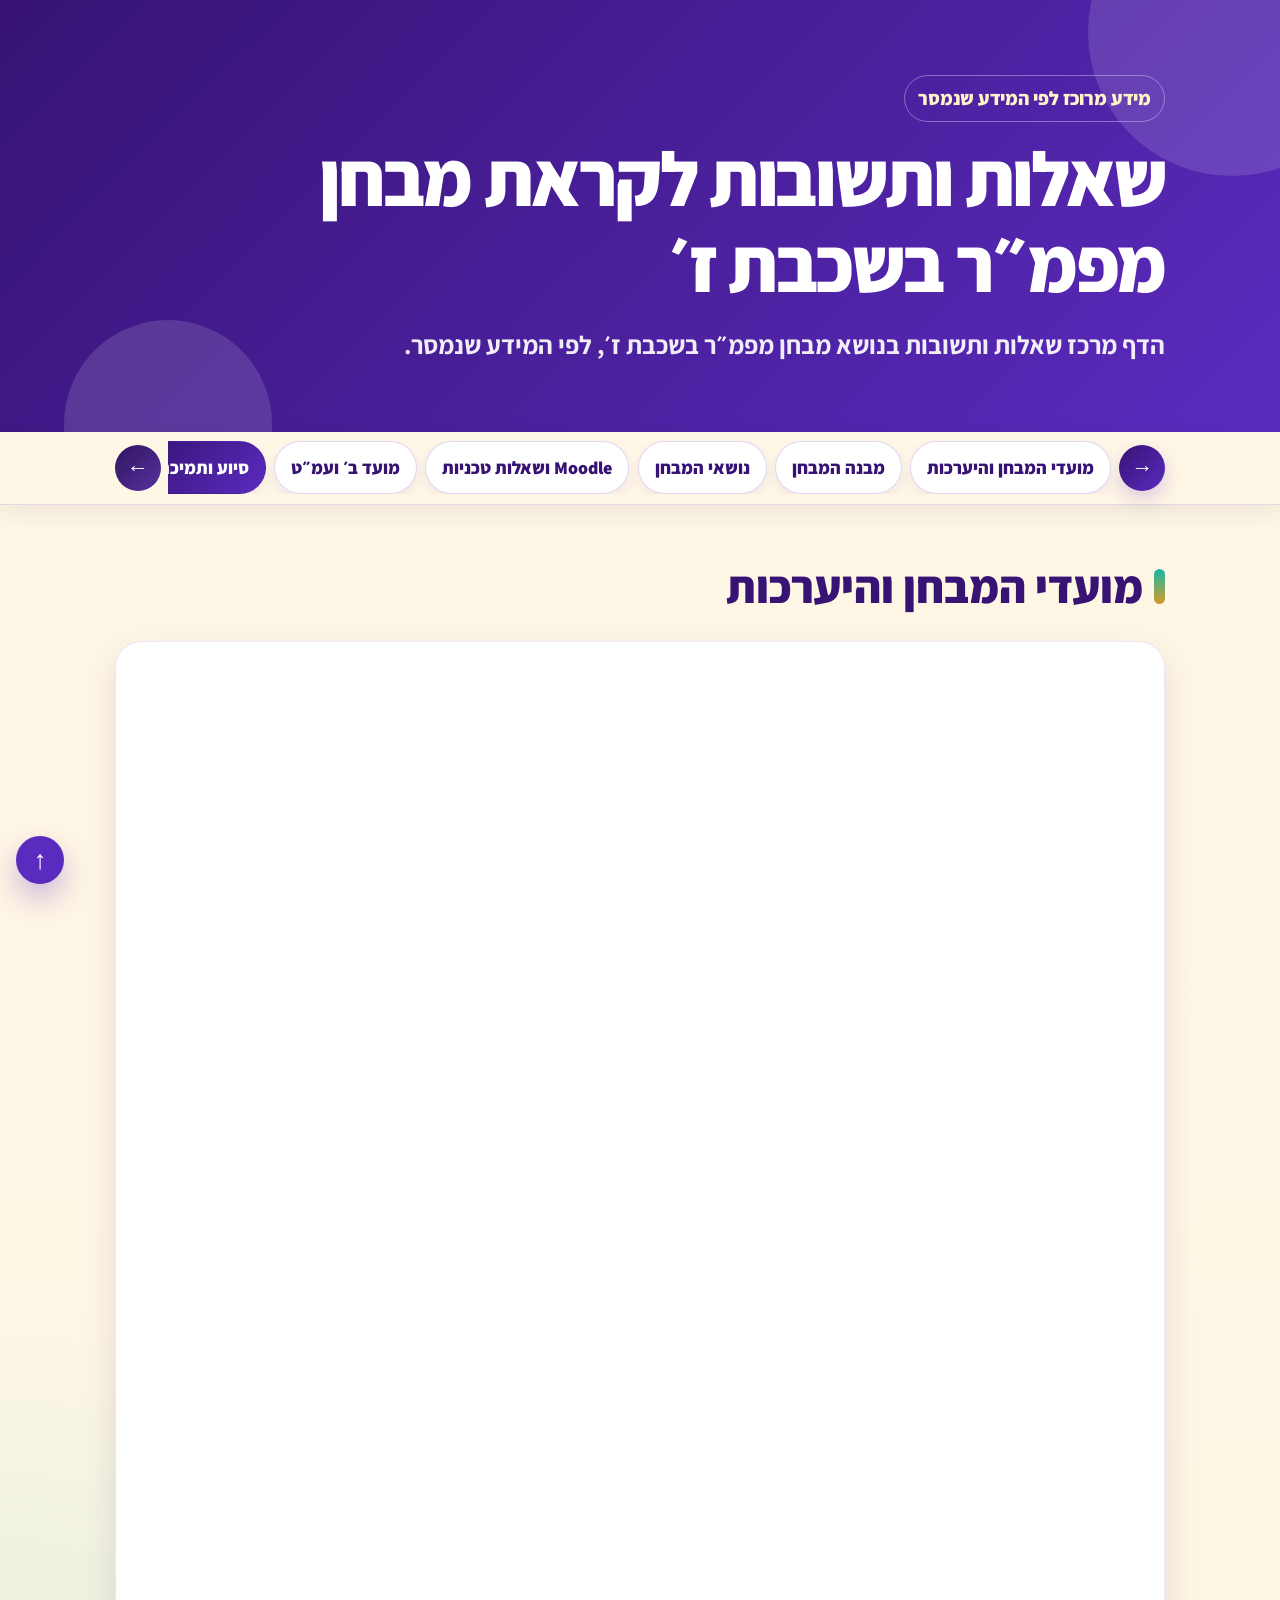
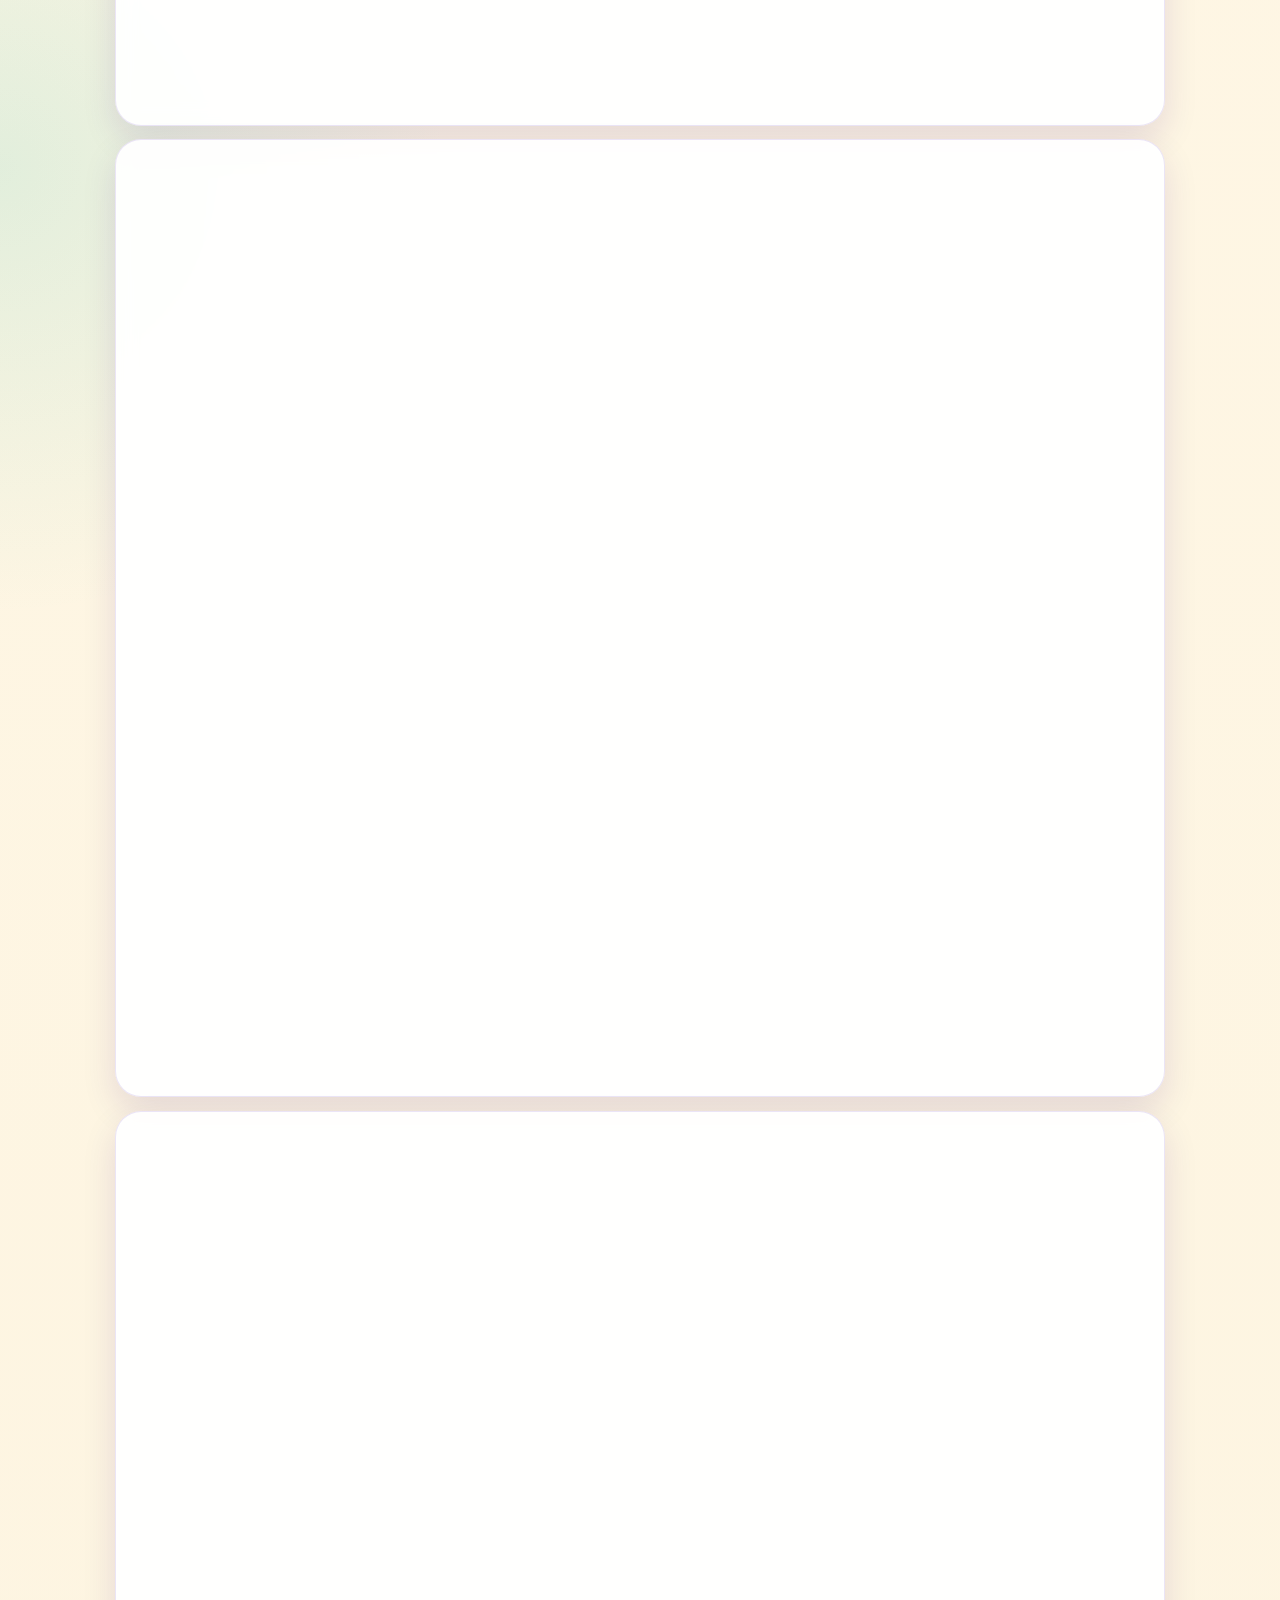
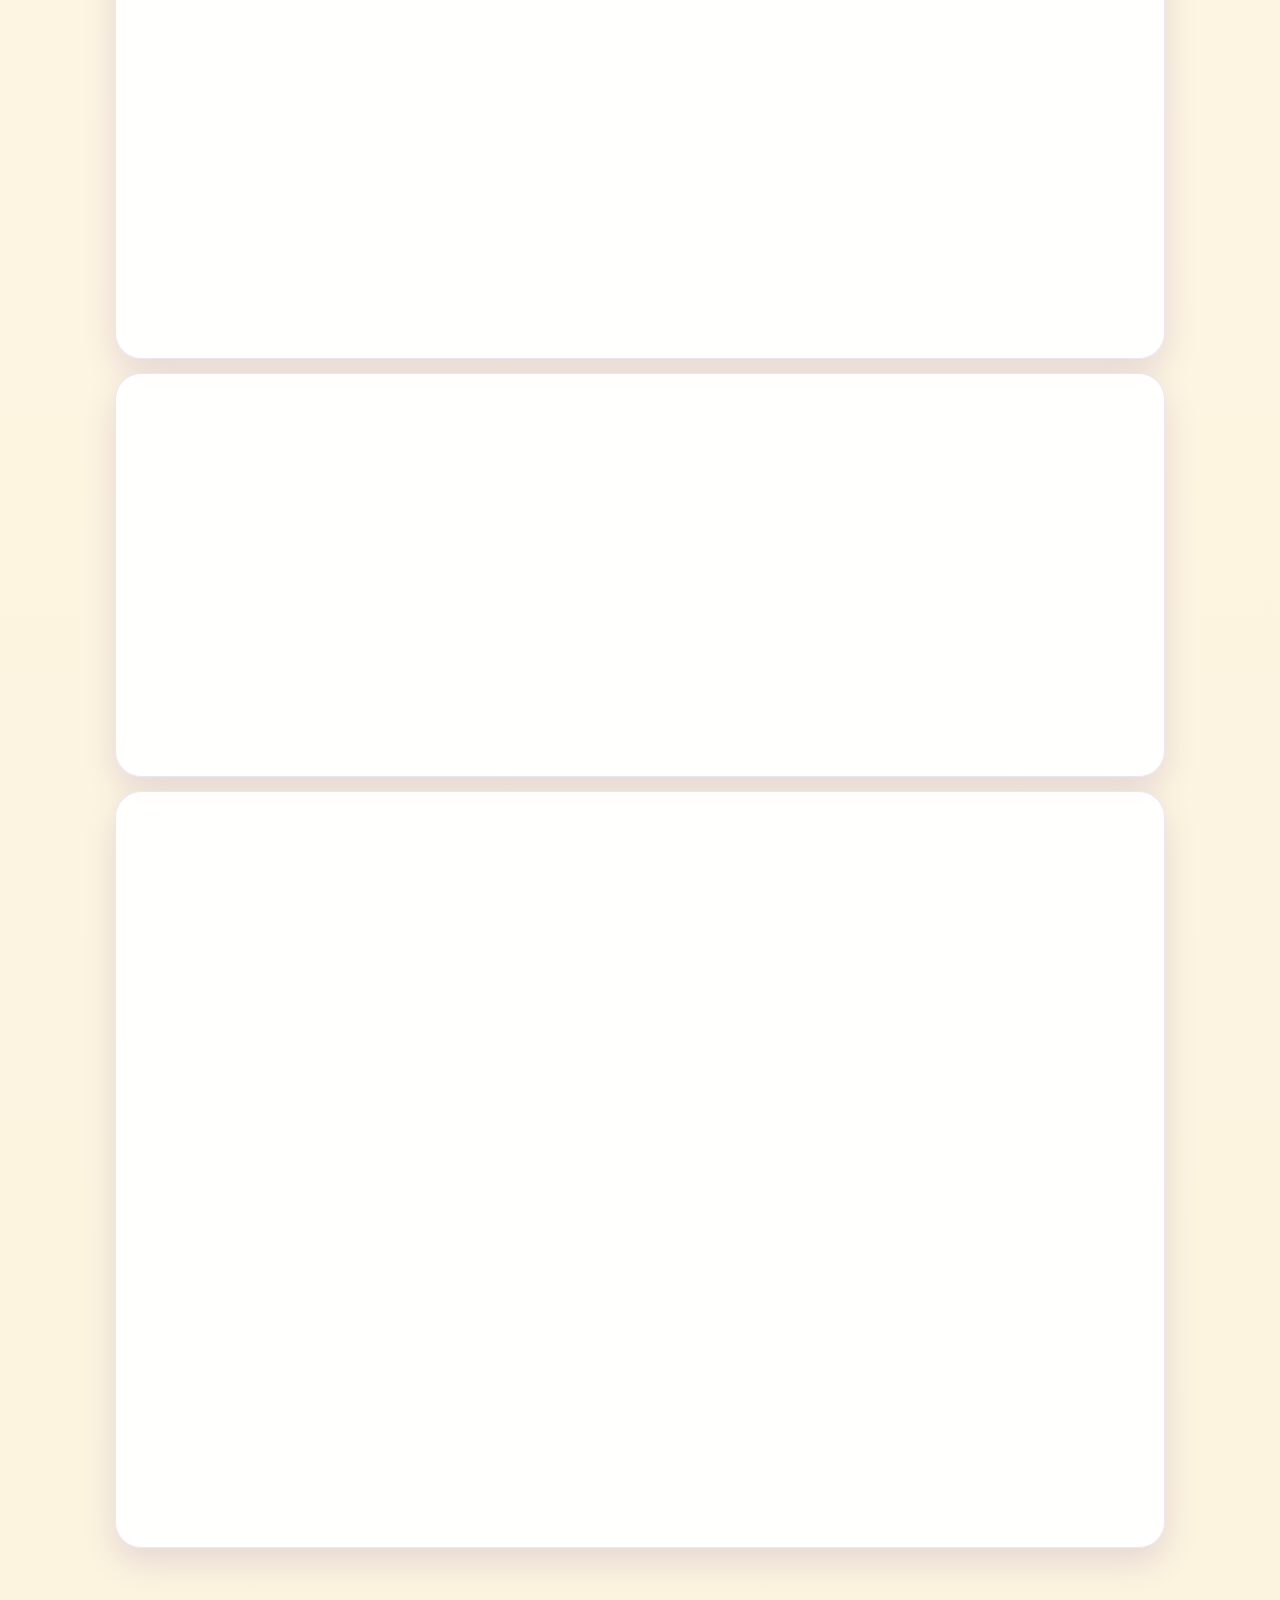
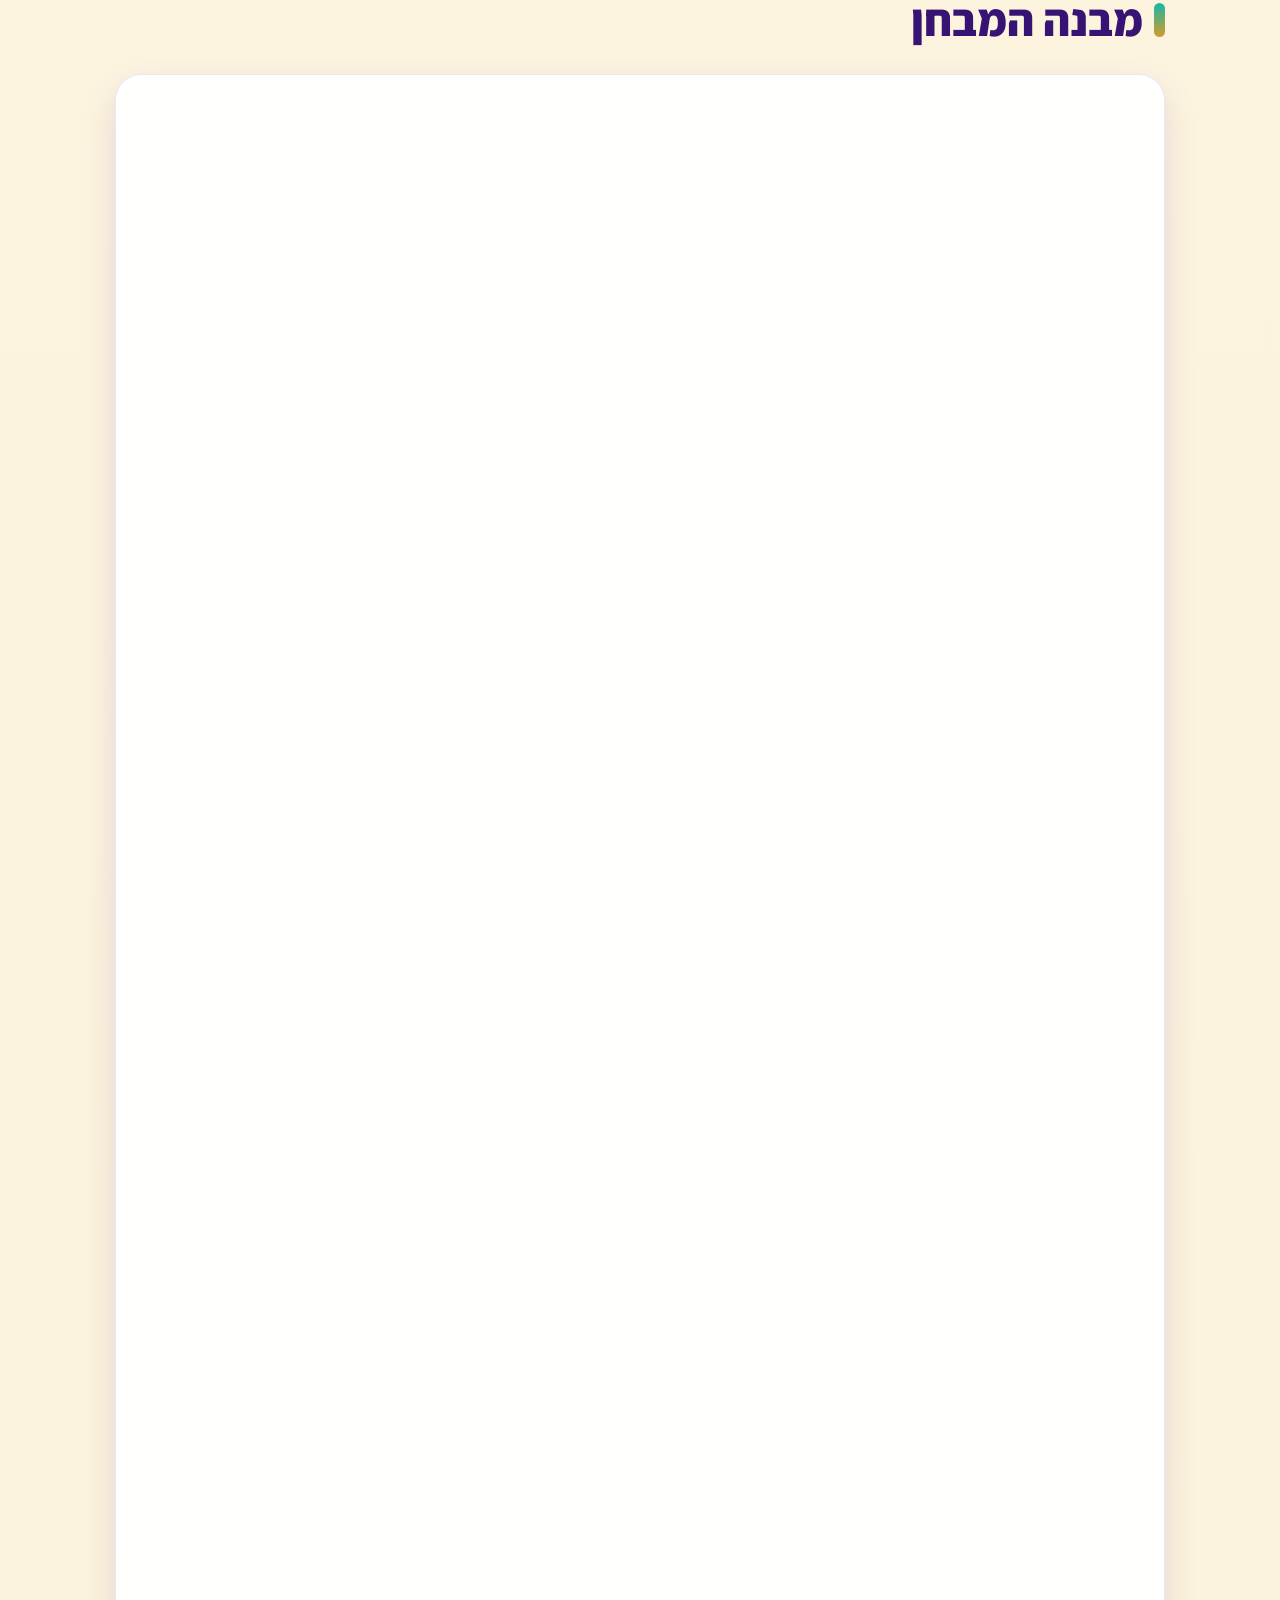
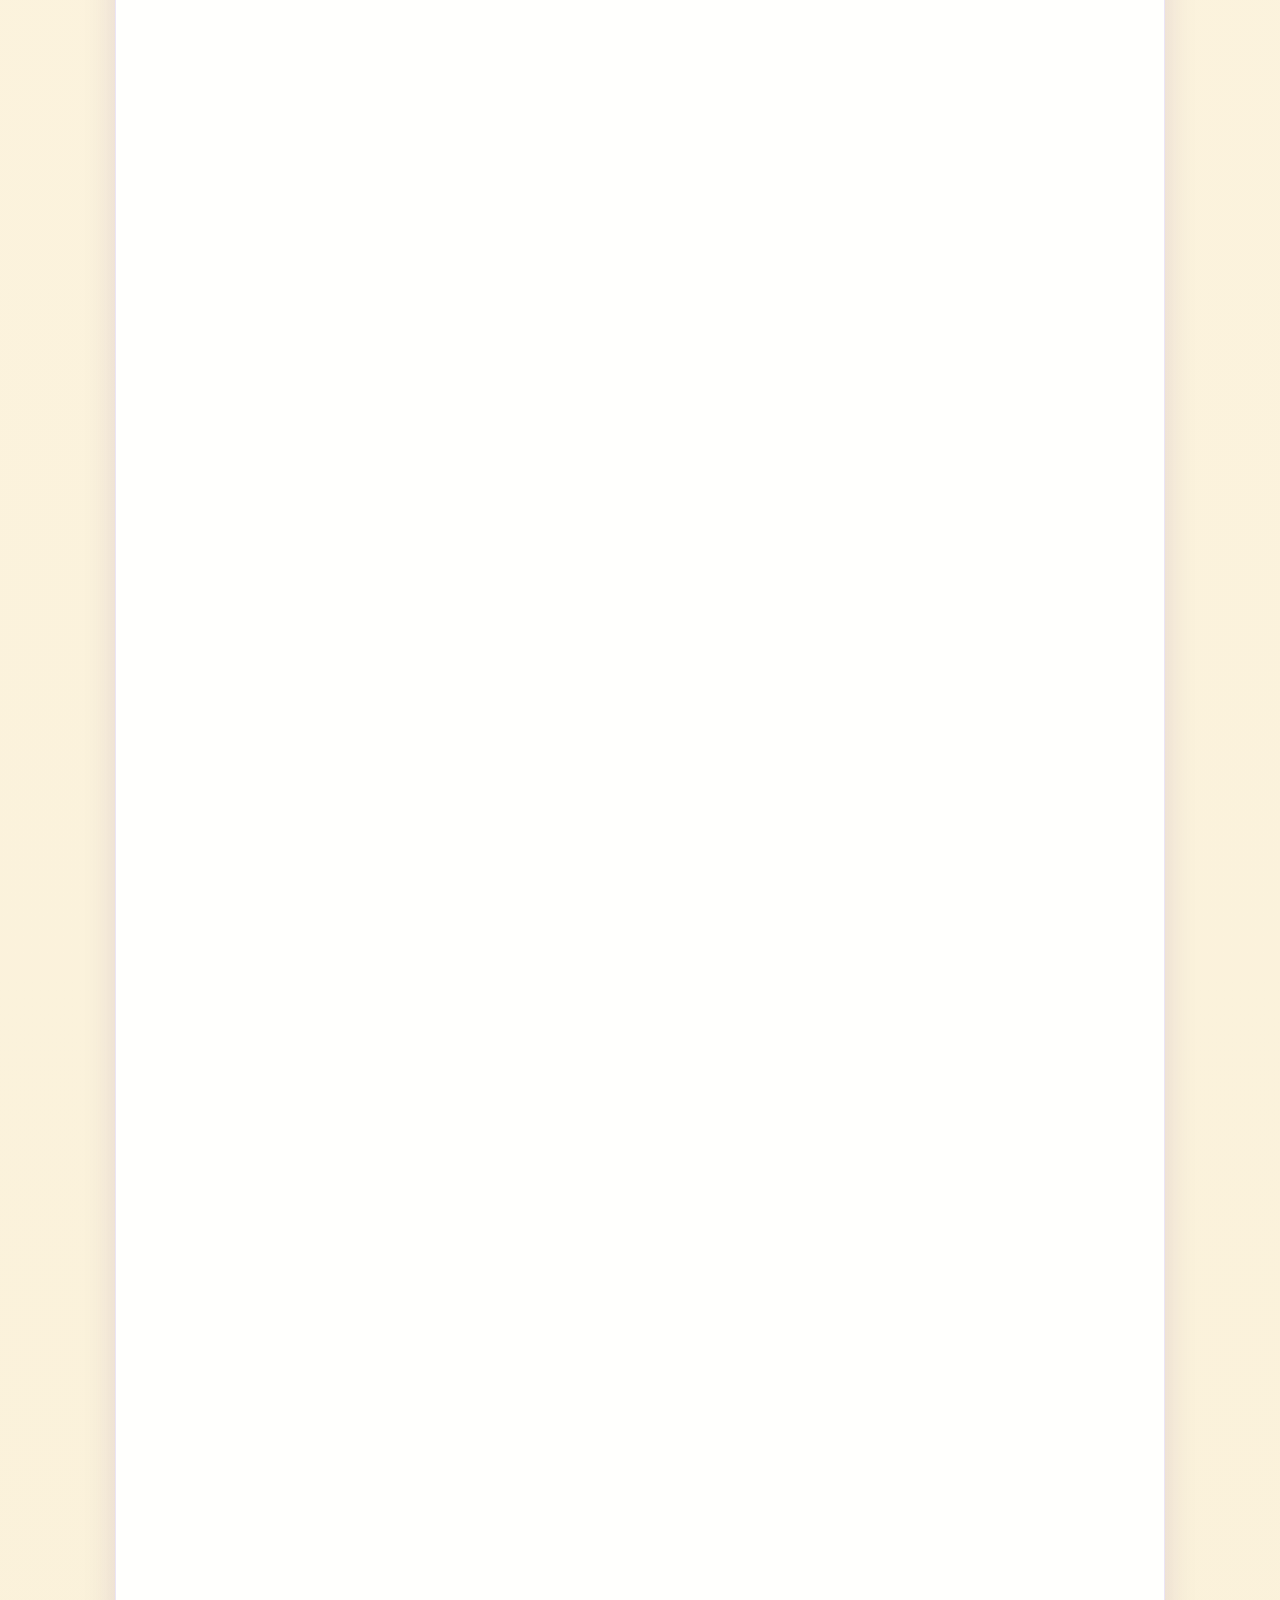
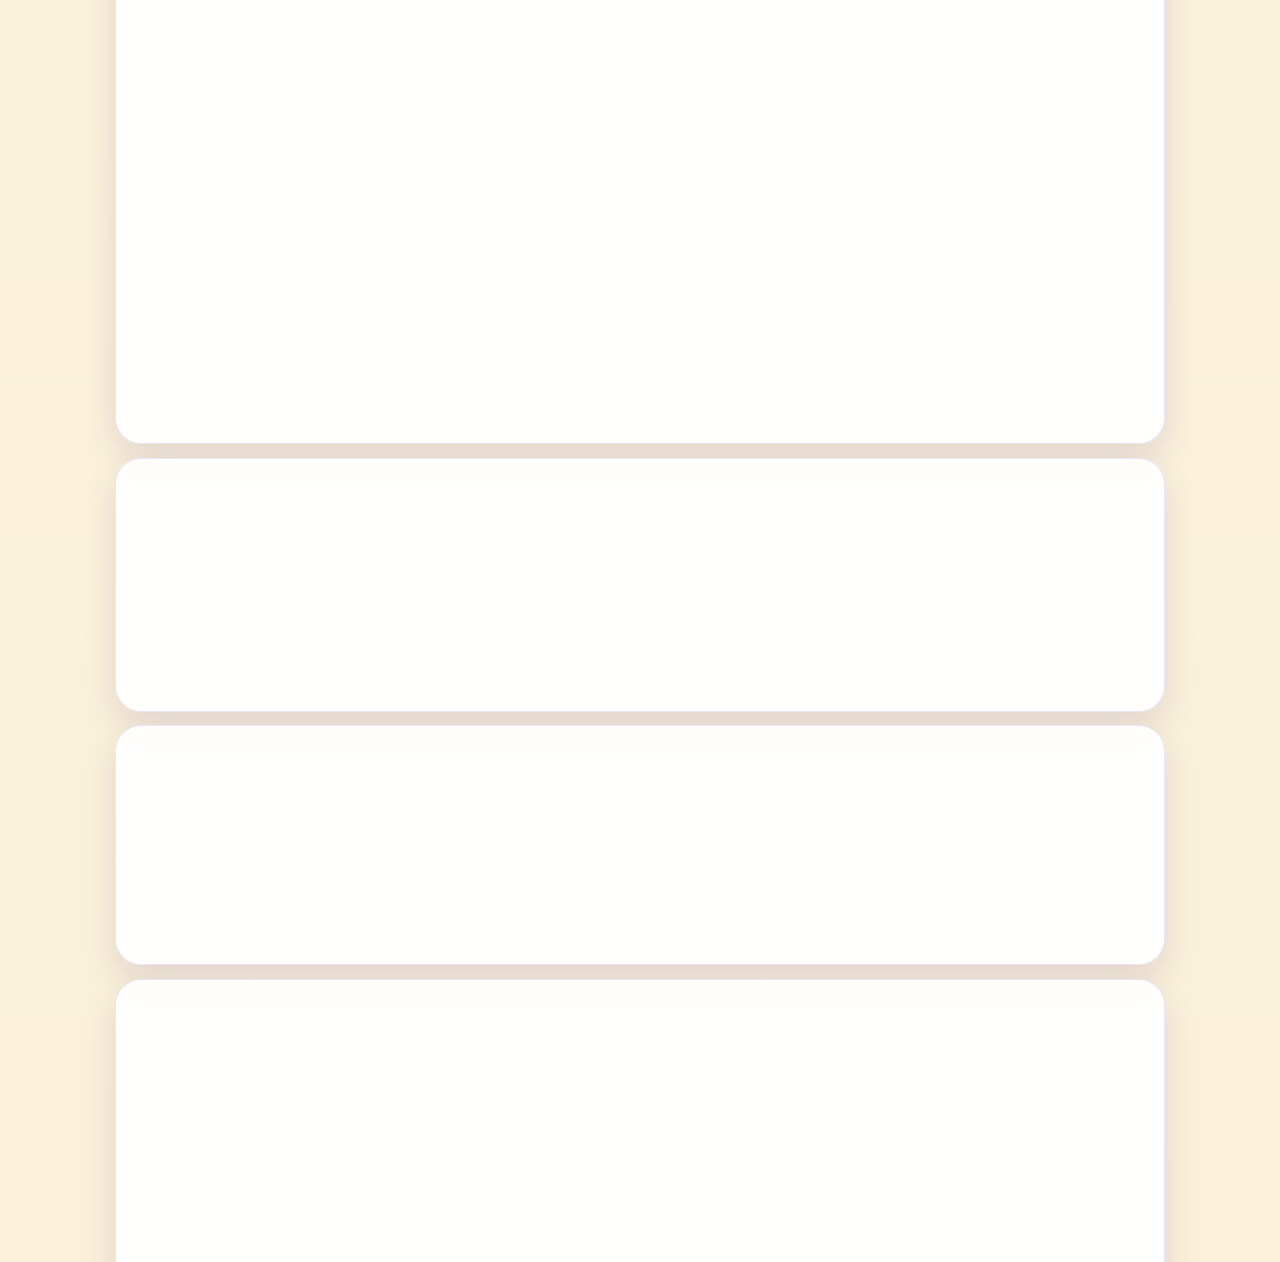
==== index.html @ f0e3924e "Force refresh nav arrows and WhatsApp link assets" ====
<!doctype html>
<html lang="he" dir="rtl">
<head>
  <meta charset="utf-8">
  <meta name="viewport" content="width=device-width,initial-scale=1,viewport-fit=cover">
  <meta name="theme-color" content="#5b2bbf">
  <meta http-equiv="Cache-Control" content="no-cache, no-store, must-revalidate">
  <meta http-equiv="Pragma" content="no-cache">
  <meta http-equiv="Expires" content="0">
  <title>שאלות ותשובות לקראת מבחן מפמ״ר בשכבת ז׳</title>
  <link rel="preconnect" href="https://fonts.googleapis.com">
  <link rel="preconnect" href="https://fonts.gstatic.com" crossorigin>
  <link href="https://fonts.googleapis.com/css2?family=Assistant:wght@400;600;700;800;900&family=Heebo:wght@400;600;700;800;900&display=swap" rel="stylesheet">
  <link rel="stylesheet" href="styles.css?v=20260429-nav-whatsapp-2">
</head>
<body>
  <a id="top"></a>
  <header class="hero">
    <div class="hero__inner">
      <p class="eyebrow">מידע מרוכז לפי המידע שנמסר</p>
      <h1>שאלות ותשובות לקראת מבחן מפמ״ר בשכבת ז׳</h1>
      <p class="intro">הדף מרכז שאלות ותשובות בנושא מבחן מפמ״ר בשכבת ז׳, לפי המידע שנמסר.</p>
    </div>
  </header>
  <nav class="topic-nav" id="topicNav" aria-label="ניווט לפי נושאים"></nav>
  <main class="page-wrap" id="content"></main>
  <a class="back-to-top" href="#top" aria-label="חזרה לראש הדף">↑</a>
  <script src="app.js?v=20260429-nav-whatsapp-2"></script>
</body>
</html>
---- styles.css ----
/* Mifmar grade 7 QA site — premium Hebrew RTL mobile design */
:root{
  --cream:#fff7e6;--cream2:#f7edd1;--ink:#172033;--muted:#566070;
  --purple:#5b2bbf;--purple2:#371374;--blue:#1f4ea3;--turquoise:#16b8a6;--gold:#d49b2a;
  --card:rgba(255,255,255,.94);--shadow:0 14px 34px rgba(55,20,122,.12);--nav-h:4.35rem;
}
*{box-sizing:border-box}html{direction:rtl;scroll-behavior:smooth;-webkit-text-size-adjust:100%}body{margin:0;min-height:100vh;direction:rtl;text-align:right;unicode-bidi:plaintext;font-family:"Assistant","Heebo","Noto Sans Hebrew",Arial,sans-serif;color:var(--ink);background:radial-gradient(circle at 100% 0,rgba(91,43,191,.18),transparent 32rem),radial-gradient(circle at 0 12%,rgba(22,184,166,.12),transparent 28rem),linear-gradient(180deg,var(--cream),var(--cream2));line-height:1.75;overflow-x:hidden}.hero{position:relative;overflow:hidden;color:#fff;background:linear-gradient(135deg,var(--purple2),var(--purple));padding:clamp(2.25rem,7vw,4.7rem) max(1rem,env(safe-area-inset-right)) clamp(1.9rem,6vw,4rem) max(1rem,env(safe-area-inset-left))}.hero:before,.hero:after{content:"";position:absolute;border-radius:50%;background:rgba(255,255,255,.13);pointer-events:none}.hero:before{width:18rem;height:18rem;right:-6rem;top:-7rem}.hero:after{width:13rem;height:13rem;left:5%;bottom:-6rem}.hero__inner{position:relative;z-index:1;width:min(1050px,100%);margin:auto}.eyebrow{display:inline-block;margin:0 0 .8rem;padding:.35rem .8rem;border:1px solid rgba(255,255,255,.35);border-radius:999px;color:#fff3c9;font-size:clamp(1rem,2.6vw,1.2rem);font-weight:900}h1{margin:0;color:#fff;font-weight:900;letter-spacing:-.03em;line-height:1.12;font-size:clamp(2rem,7.4vw,4.8rem)}.intro{max-width:850px;margin:1rem 0 0;color:rgba(255,255,255,.92);font-size:clamp(1.12rem,3.25vw,1.6rem);font-weight:700}.topic-nav{position:sticky;top:0;z-index:20;display:grid;grid-template-columns:auto minmax(0,1fr) auto;align-items:center;gap:.45rem;min-height:var(--nav-h);padding:.6rem max(.65rem,calc((100vw - 1050px)/2));background:rgba(255,247,230,.97);border-bottom:1px solid rgba(91,43,191,.16);box-shadow:0 8px 22px rgba(31,22,52,.08);backdrop-filter:blur(12px)}.topic-nav-scroll{display:flex;gap:.52rem;overflow-x:auto;scroll-behavior:smooth;-webkit-overflow-scrolling:touch;scrollbar-width:none;overscroll-behavior-x:contain;scroll-snap-type:x proximity}.topic-nav-scroll::-webkit-scrollbar{display:none}.topic-nav a{flex:0 0 auto;scroll-snap-align:center;text-decoration:none;background:#fff;color:var(--purple2);border:1px solid rgba(91,43,191,.18);border-radius:999px;padding:.62rem 1rem;min-height:2.75rem;display:inline-flex;align-items:center;justify-content:center;font-weight:900;font-size:clamp(.98rem,2.8vw,1.12rem);box-shadow:0 5px 14px rgba(91,43,191,.08);transition:transform .18s ease,background .18s ease,color .18s ease,border-color .18s ease}.topic-nav a:active{transform:scale(.97)}.topic-nav a.active{background:linear-gradient(135deg,var(--purple2),var(--purple));color:#fff;border-color:transparent}.nav-arrow{width:2.85rem;height:2.85rem;border:0;border-radius:999px;background:linear-gradient(135deg,var(--purple2),var(--purple));color:#fff;font-size:1.35rem;font-weight:900;box-shadow:0 8px 20px rgba(91,43,191,.22);cursor:pointer;touch-action:manipulation}.nav-arrow:active{transform:scale(.96)}.nav-arrow:disabled{opacity:.38;filter:grayscale(.25);box-shadow:none}.page-wrap{width:min(1050px,calc(100% - 2rem));margin:0 auto;padding:1.35rem 0 max(5rem,calc(4rem + env(safe-area-inset-bottom)))}.topic-section{scroll-margin-top:calc(var(--nav-h) + .8rem);margin-bottom:2rem}h2{display:flex;align-items:center;gap:.7rem;margin:1.25rem 0 .9rem;color:var(--purple2);font-size:clamp(1.65rem,5vw,2.85rem);font-weight:900}h2:before{content:"";width:.7rem;height:2.15rem;border-radius:999px;background:linear-gradient(180deg,var(--turquoise),var(--gold));flex:0 0 auto}.qa-card{position:relative;margin:.85rem 0;padding:clamp(1.05rem,3.5vw,1.85rem);background:var(--card);border:1px solid rgba(91,43,191,.12);border-radius:26px;box-shadow:var(--shadow);backdrop-filter:blur(10px);content-visibility:auto;contain-intrinsic-size:420px}.qa-card:before{content:"";position:absolute;inset:0 0 auto 0;height:6px;background:linear-gradient(90deg,var(--purple),var(--turquoise),var(--gold));border-radius:26px 26px 0 0}.qa-card h3,.qa-card h4{margin:0;font-size:clamp(1rem,3vw,1.2rem);font-weight:900}.qa-card h3{color:var(--turquoise)}.qa-card h4{margin-top:.9rem;color:var(--gold)}.question{margin:.2rem 0 .7rem;color:var(--purple2);font-size:clamp(1.2rem,3.65vw,1.72rem);font-weight:900;line-height:1.48}.answer{color:var(--ink);font-size:clamp(1.08rem,3.45vw,1.34rem);font-weight:650}.answer p{margin:.48rem 0}.answer p strong{font-weight:900}.answer .highlight{display:inline-block;background:linear-gradient(135deg,rgba(212,155,42,.2),rgba(22,184,166,.18));border:1px solid rgba(212,155,42,.3);border-radius:18px;padding:.38rem .72rem;color:var(--purple2);font-weight:900}.answer ul{margin:.45rem 1.1rem .75rem 0;padding:0 1.1rem 0 0}.answer li{margin:.25rem 0}.contact-list{display:grid;gap:.7rem;margin:.8rem 0 1rem}.contact-list div{display:flex;justify-content:space-between;align-items:center;gap:1rem;background:rgba(91,43,191,.07);border:1px solid rgba(91,43,191,.14);border-radius:18px;padding:.68rem .9rem}.contact-list strong{color:var(--purple2);font-weight:900}.contact-list span{direction:ltr;unicode-bidi:embed;color:var(--blue);font-weight:900}.whatsapp-link{display:inline-flex;align-items:center;gap:.25rem;direction:ltr;unicode-bidi:embed;margin-inline:.18rem;padding:.18rem .58rem;border-radius:999px;text-decoration:none;background:#e8fff3;color:#08783f;border:1px solid rgba(8,120,63,.22);font-weight:900;min-height:2rem}.whatsapp-link::after{content:"WhatsApp";font-size:.78em}.back-to-top{position:fixed;left:max(1rem,env(safe-area-inset-left));bottom:max(1rem,env(safe-area-inset-bottom));width:3rem;height:3rem;display:grid;place-items:center;border-radius:50%;background:var(--purple);color:#fff;text-decoration:none;font-size:1.65rem;font-weight:900;box-shadow:0 14px 30px rgba(91,43,191,.32);z-index:30}@media(max-width:760px){:root{--nav-h:4.05rem}.page-wrap{width:min(100% - .9rem,1050px);padding-top:.85rem}.hero{padding:2.25rem .85rem 1.85rem}.qa-card{border-radius:22px;margin:.75rem 0}.qa-card:before{border-radius:22px 22px 0 0}.contact-list div{display:block}.contact-list span{display:block;margin-top:.15rem}.topic-nav{padding:.55rem .48rem;gap:.32rem}.nav-arrow{width:2.5rem;height:2.5rem;font-size:1.15rem}.topic-nav a{padding:.55rem .85rem;min-height:2.55rem}.topic-section{scroll-margin-top:calc(var(--nav-h) + .6rem)}}@media(max-width:420px){h1{font-size:clamp(1.85rem,9vw,2.45rem)}.intro{font-size:1.06rem}.page-wrap{width:calc(100% - .7rem)}.qa-card{padding:1rem .9rem}.question{font-size:1.18rem}.answer{font-size:1.05rem}.back-to-top{width:2.75rem;height:2.75rem}.nav-arrow{width:2.35rem;height:2.35rem}.topic-nav a{font-size:.96rem;padding:.5rem .75rem}}@media(prefers-reduced-motion:reduce){html{scroll-behavior:auto}.topic-nav-scroll{scroll-behavior:auto}.topic-nav a{transition:none}}
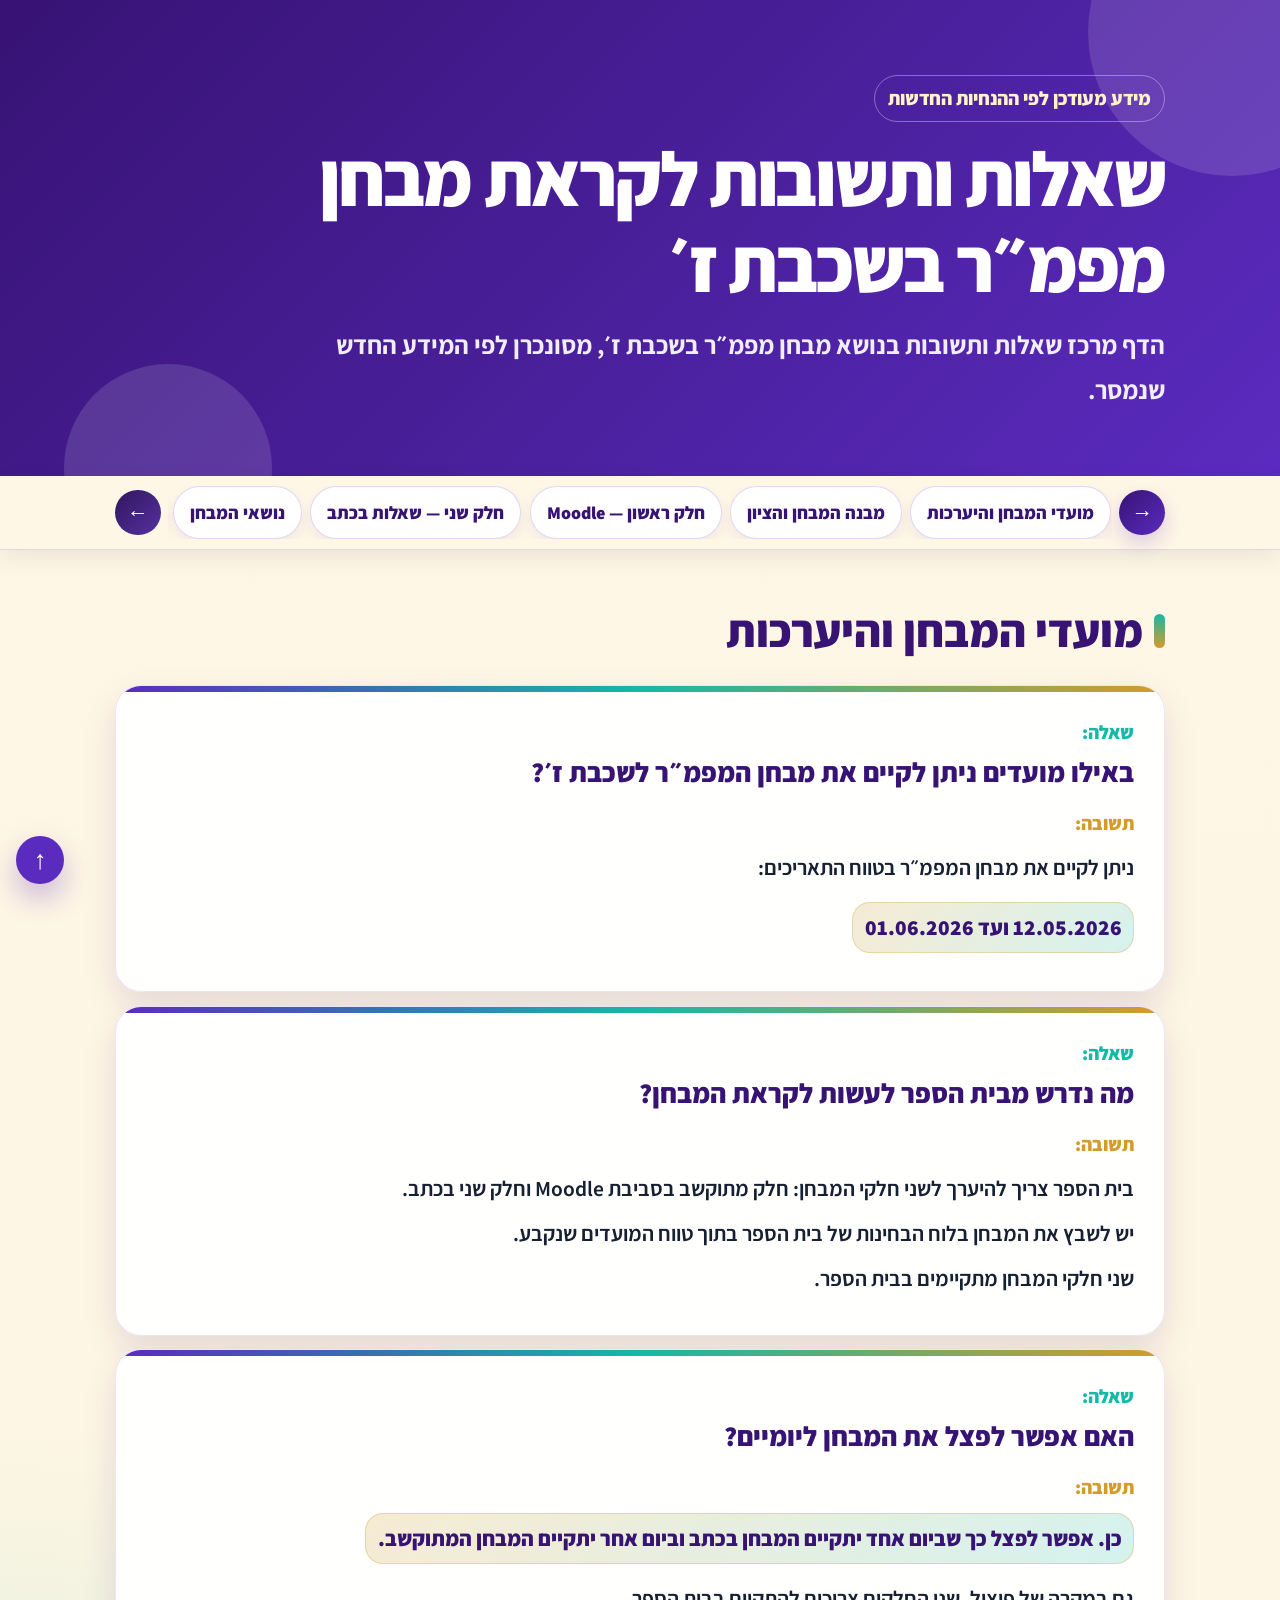
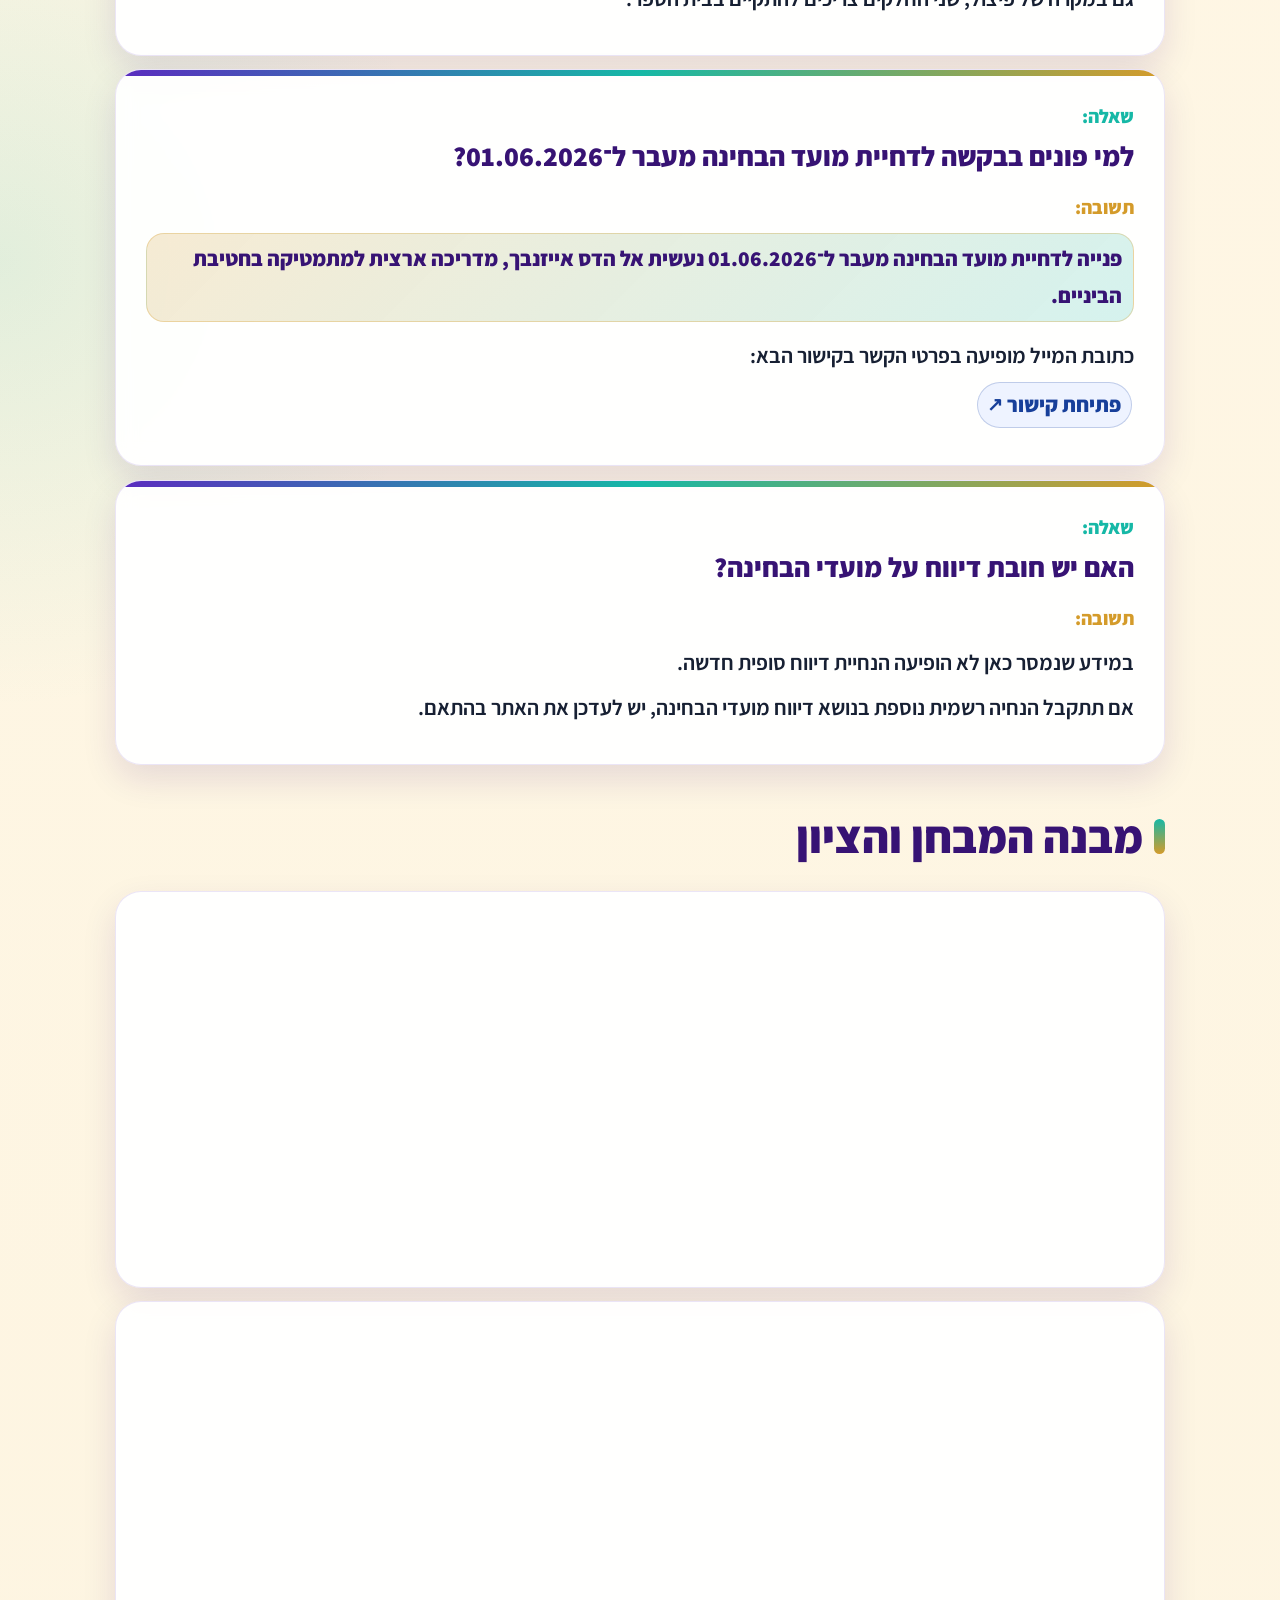
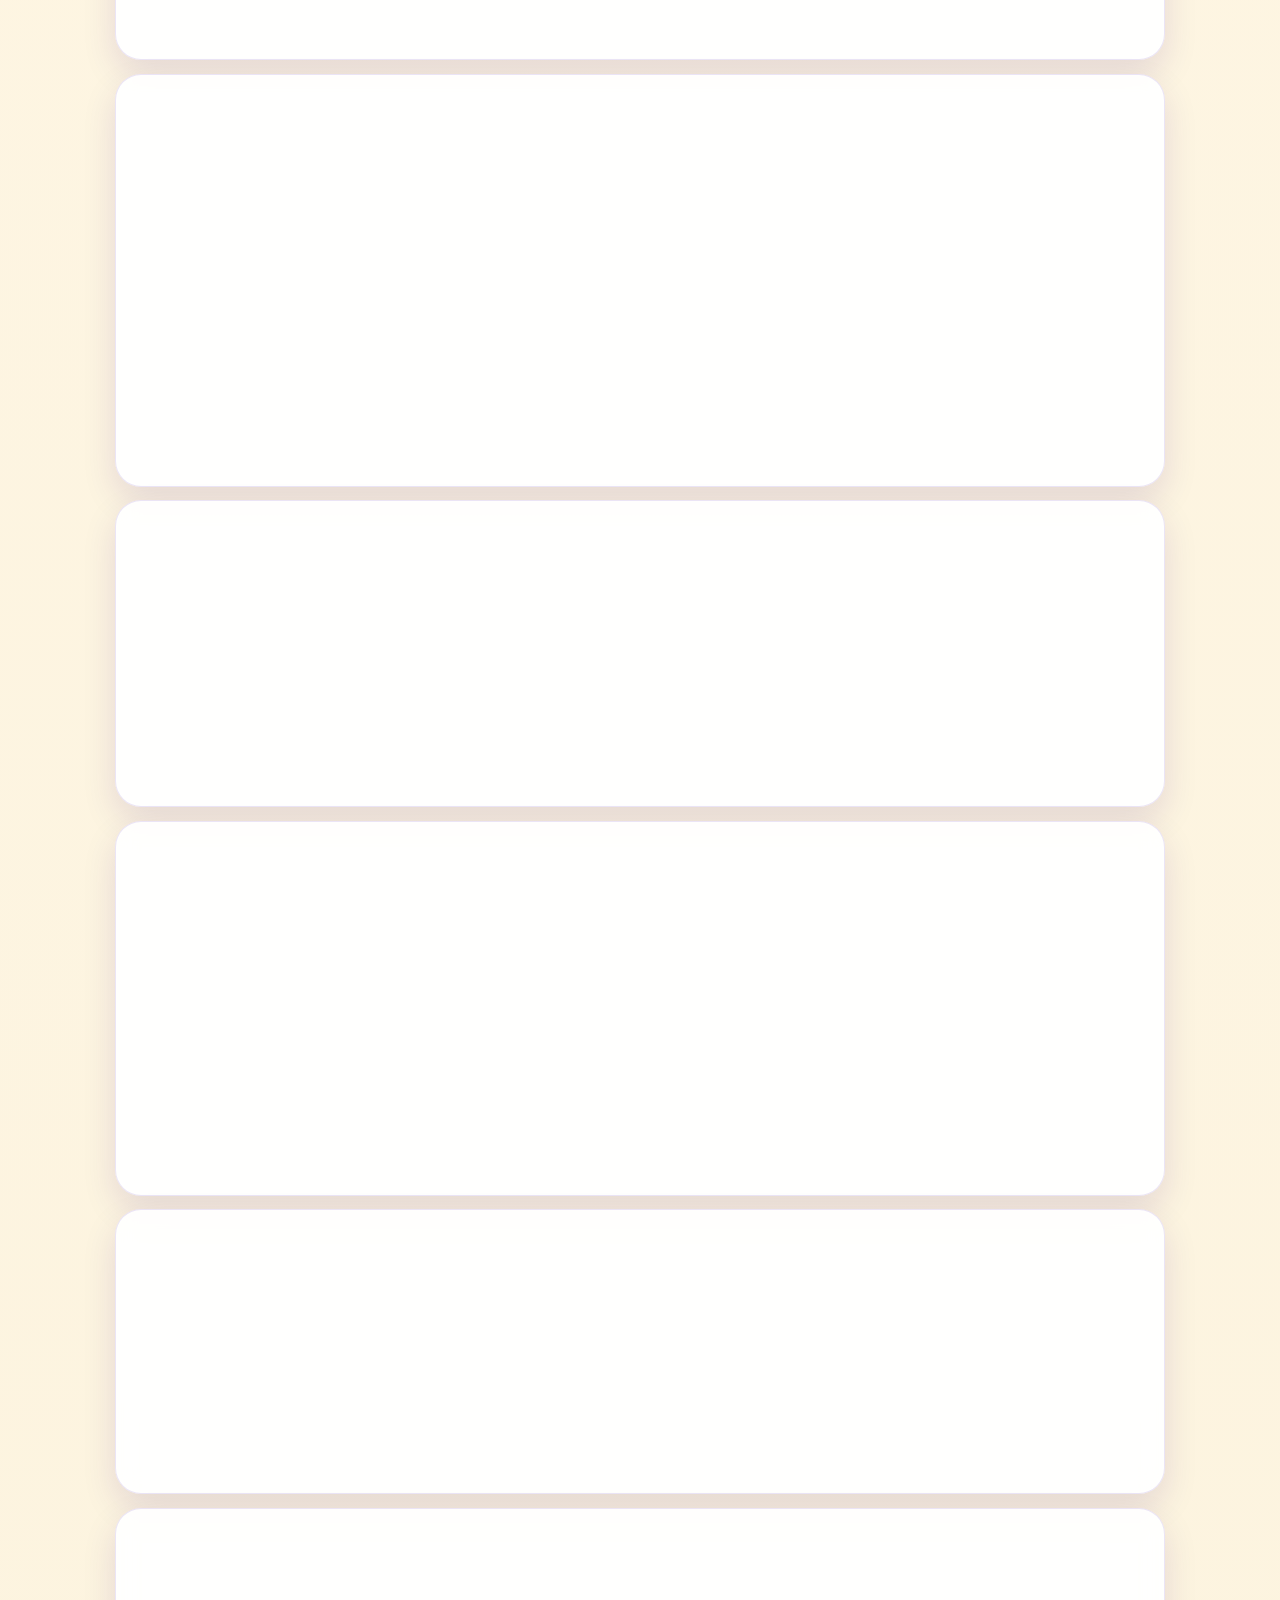
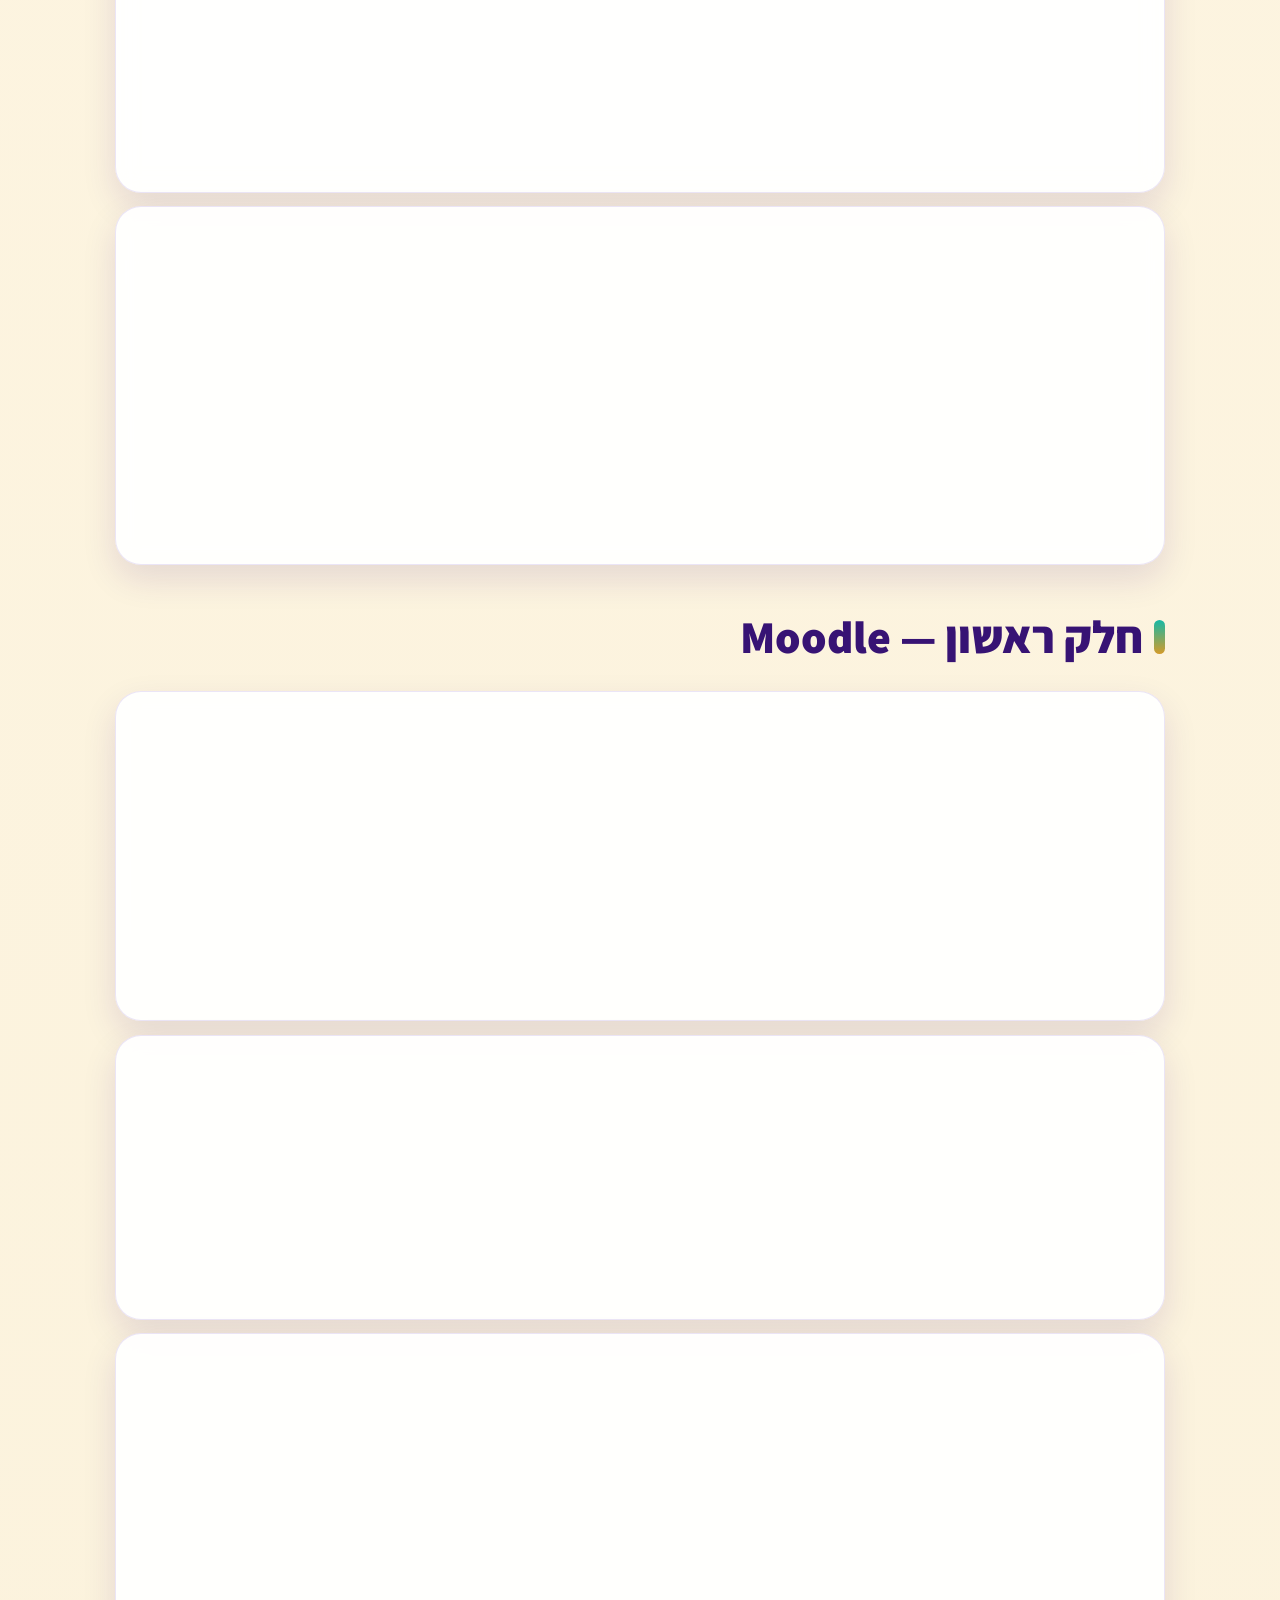
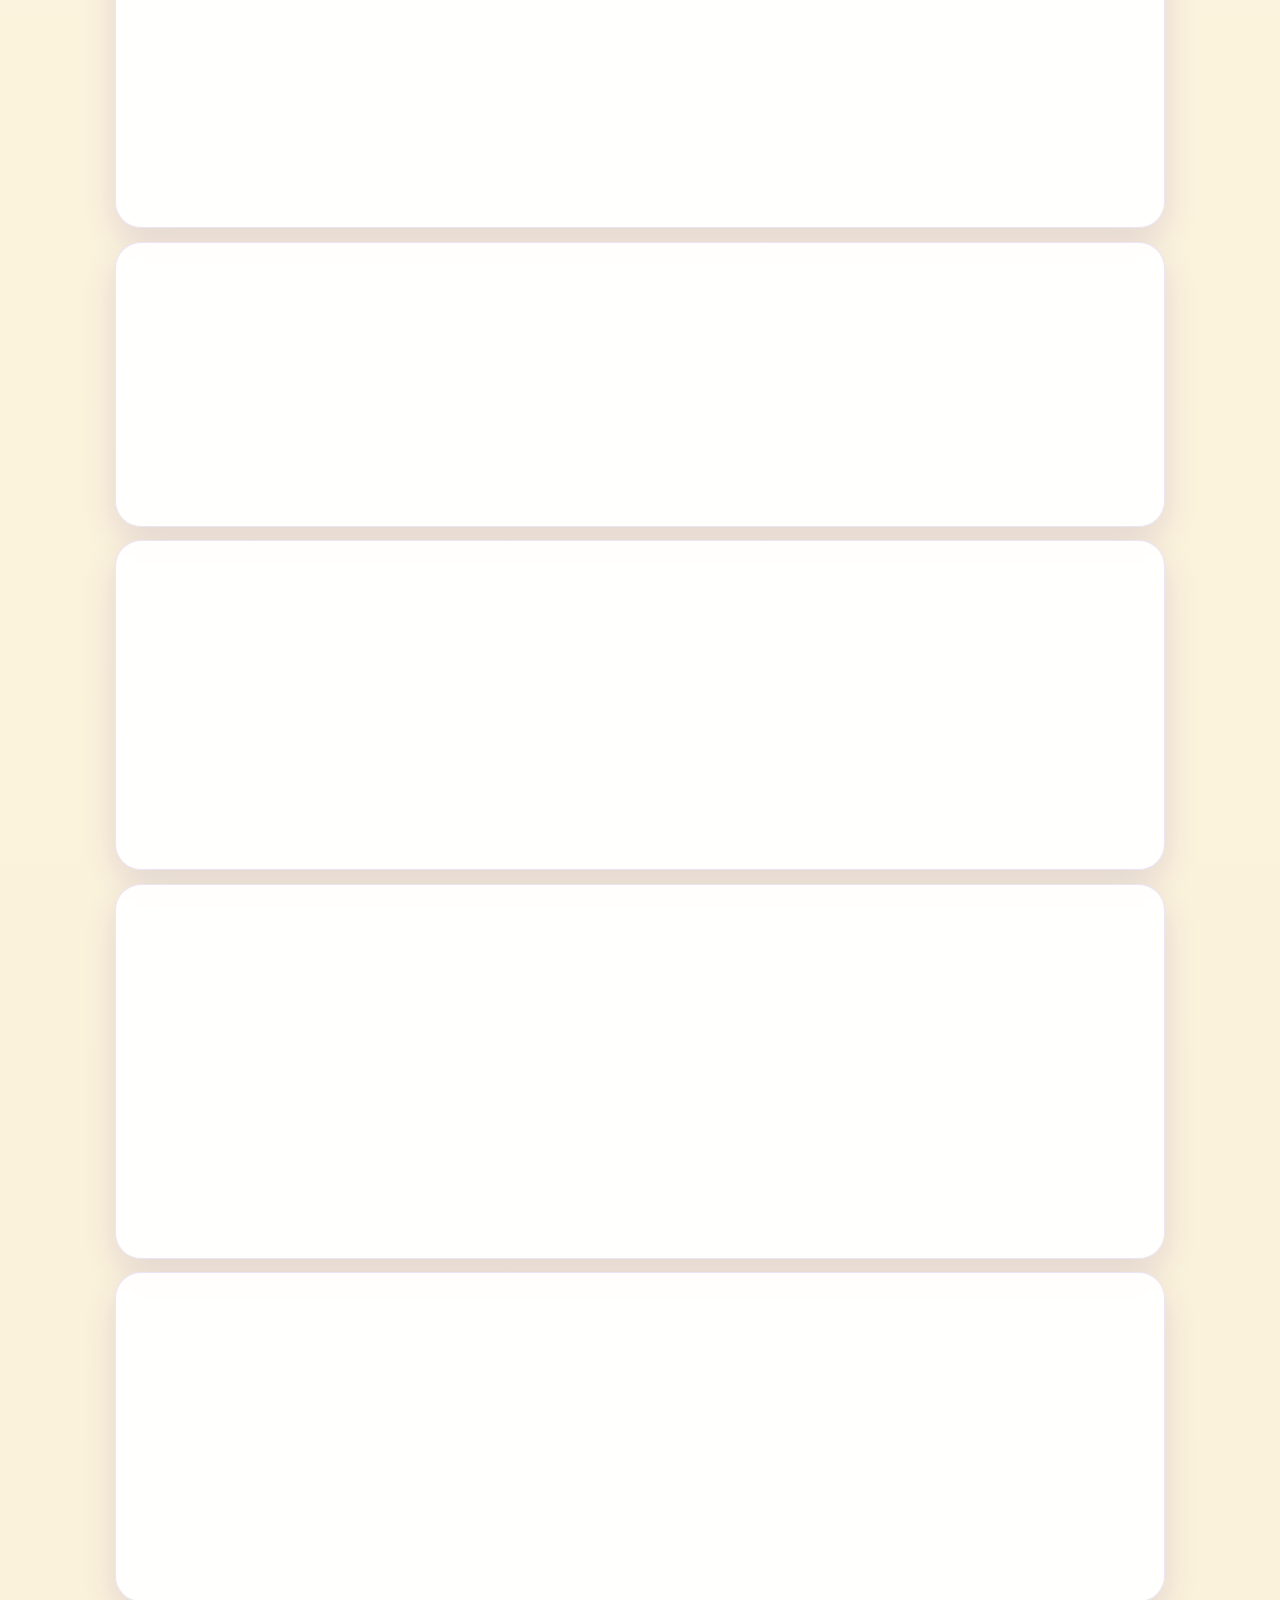
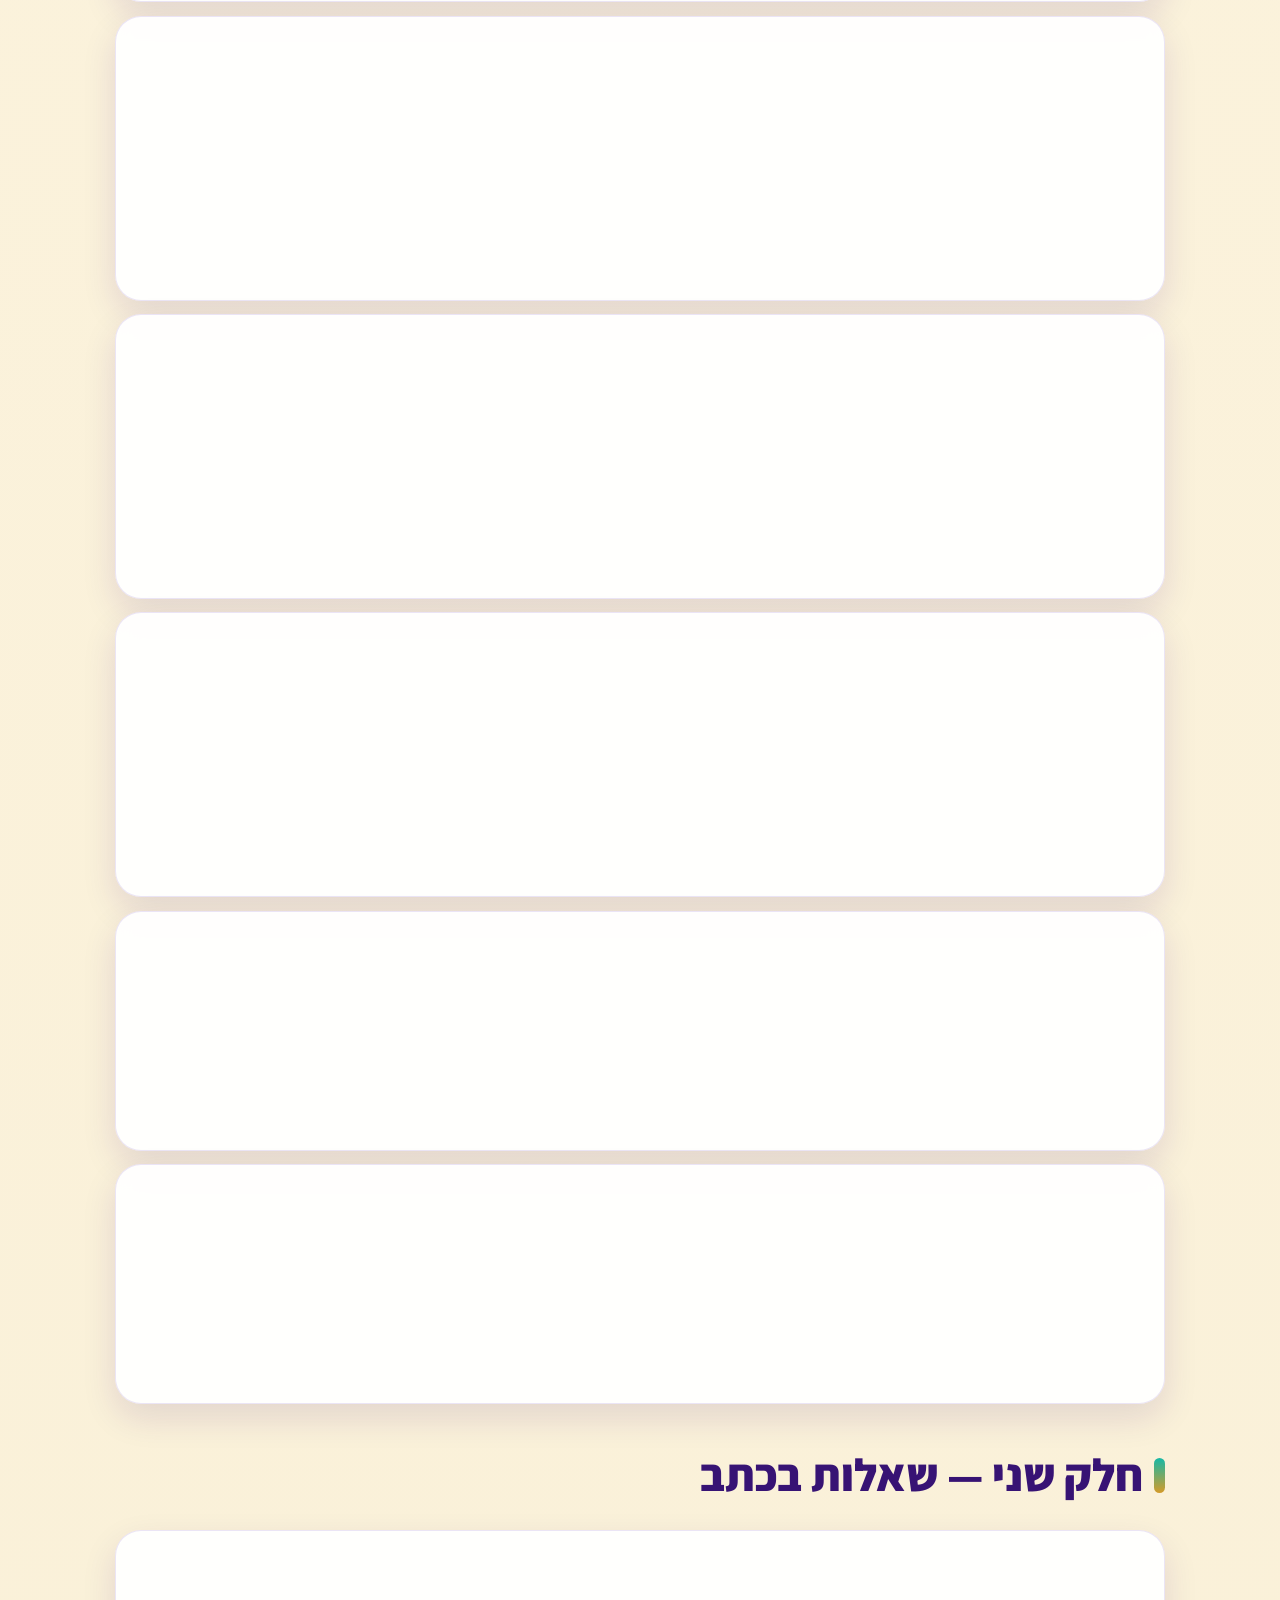
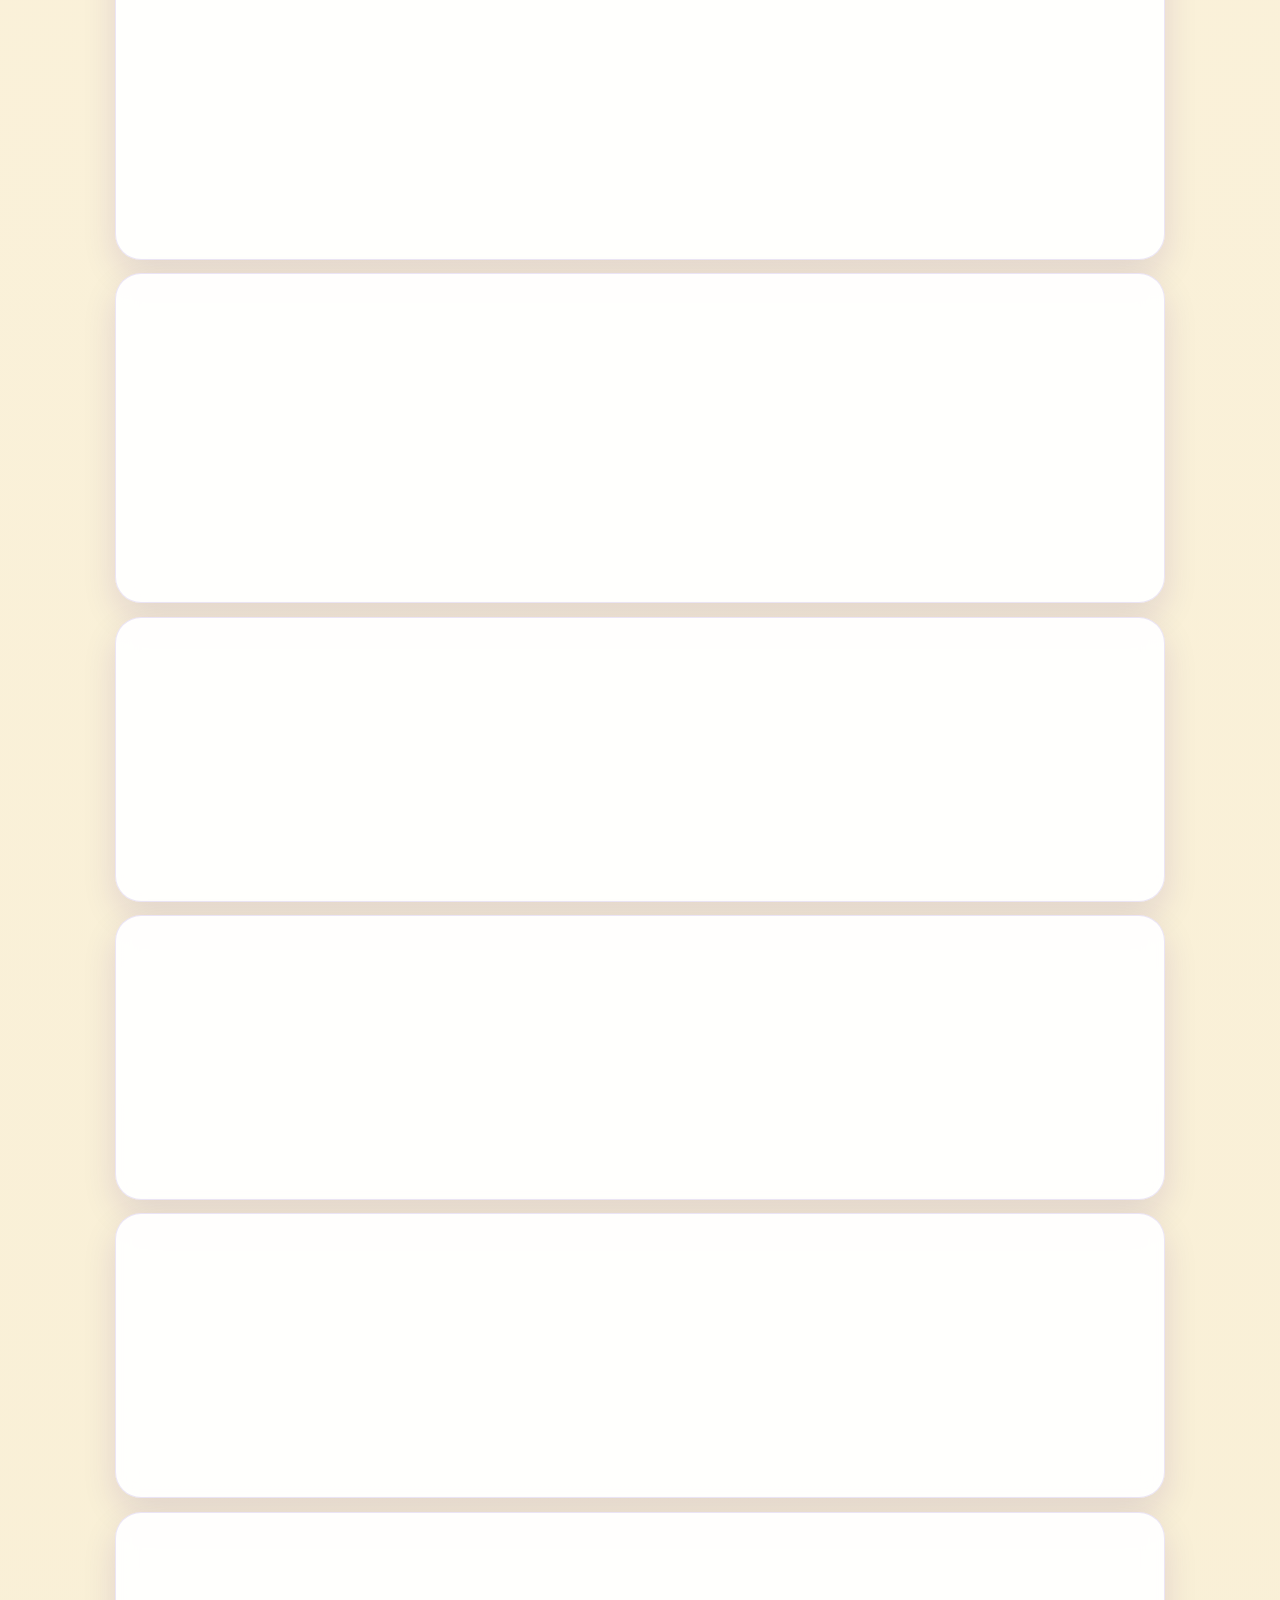
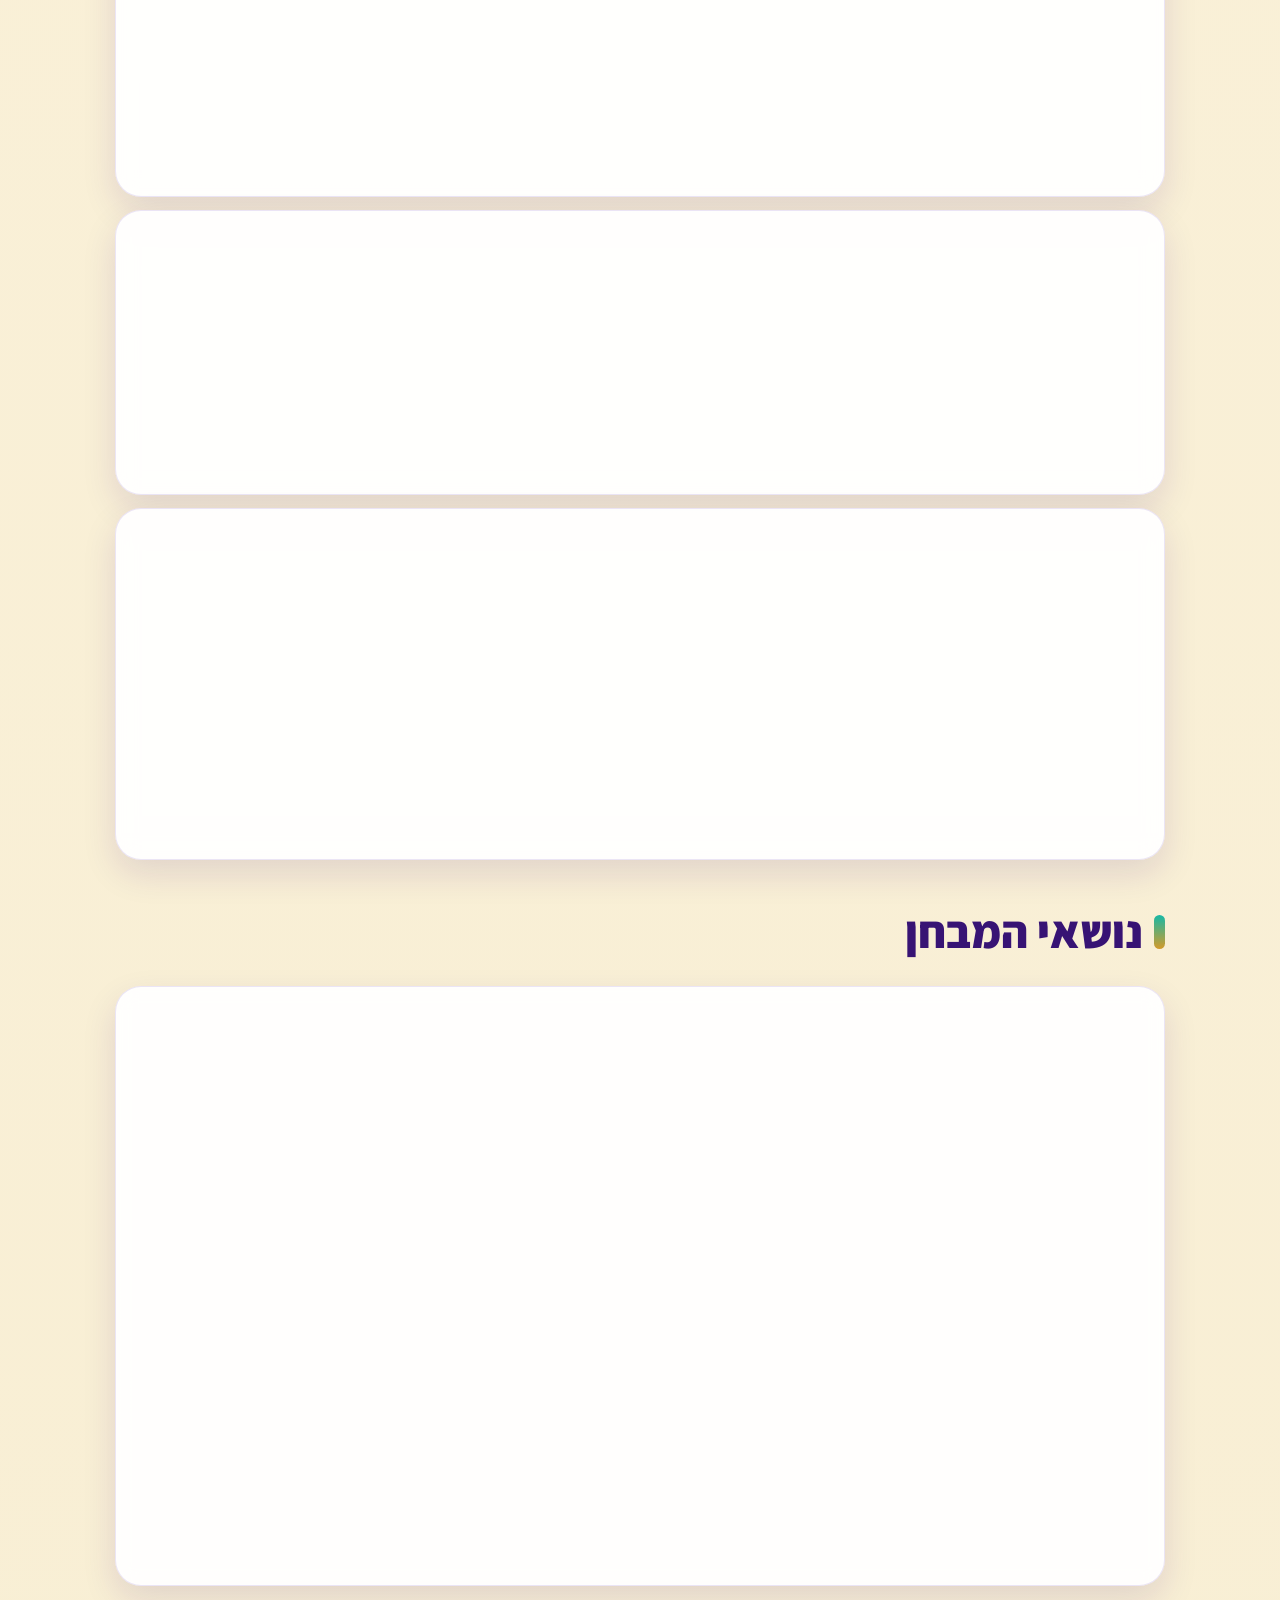
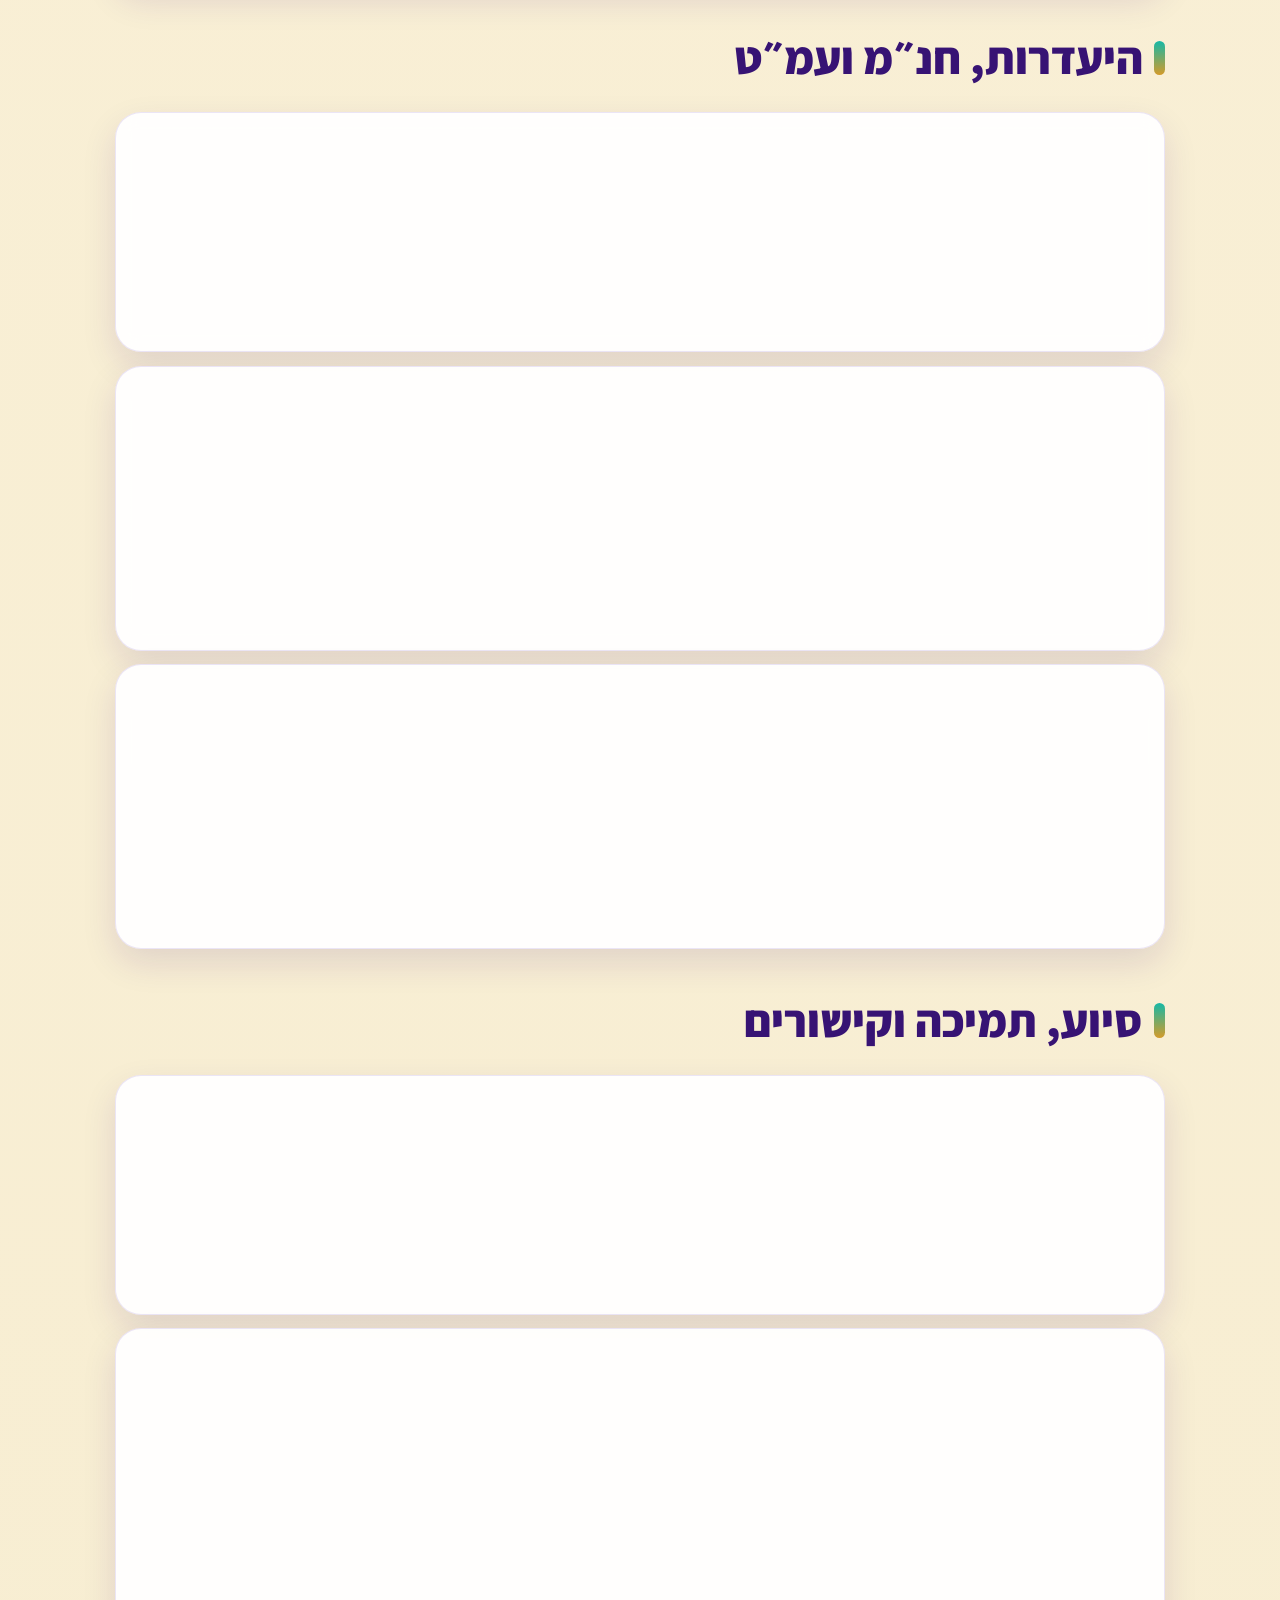
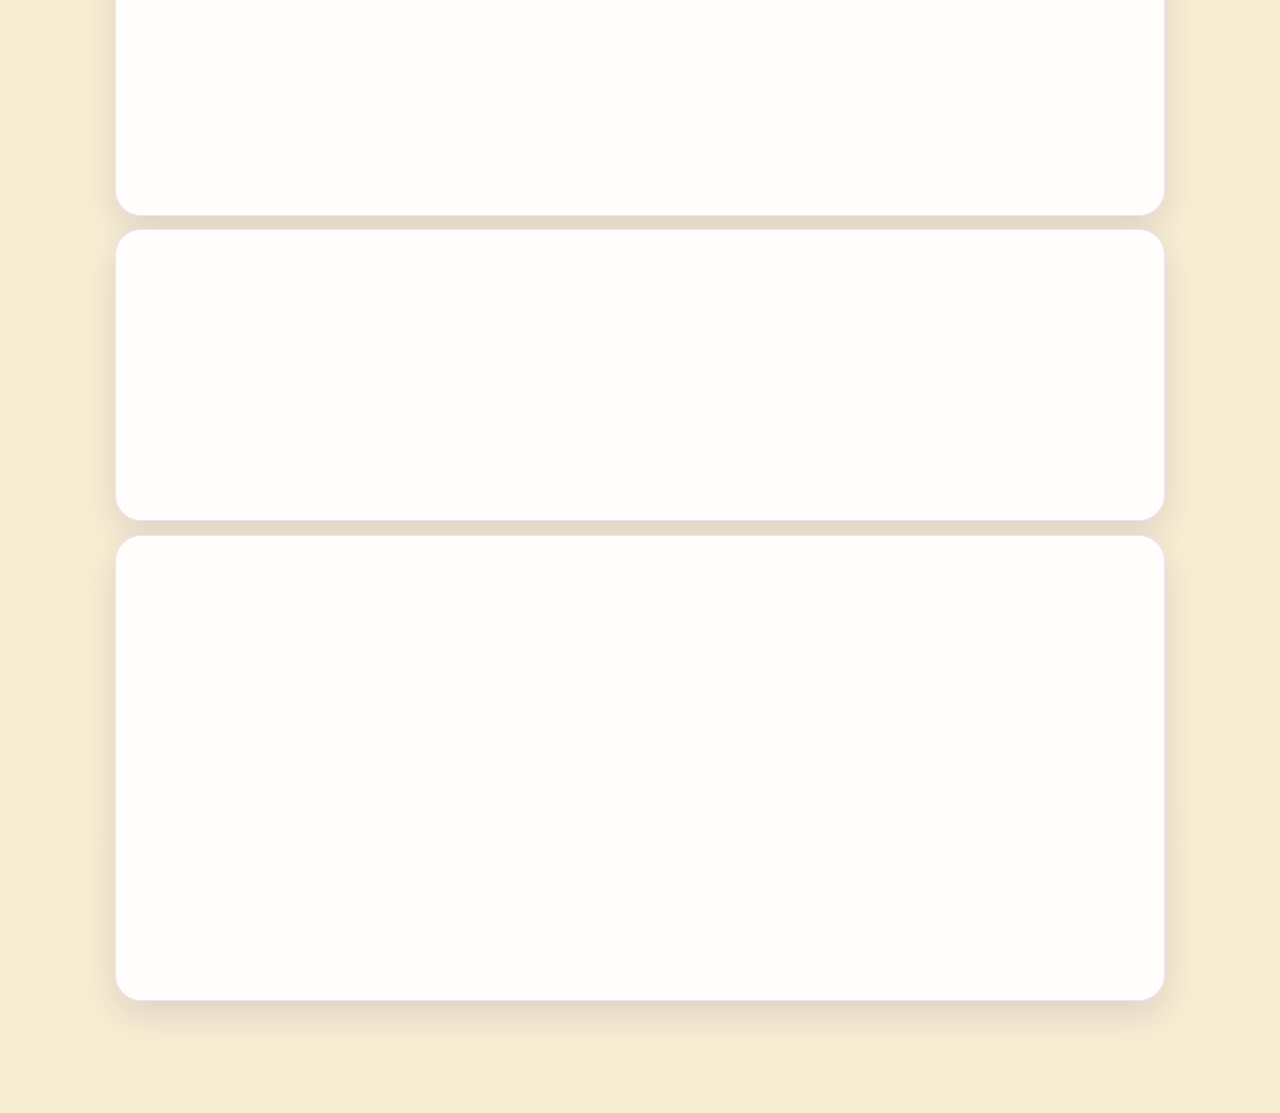
==== commit 7c870750: "Refresh cache version after Mifmar content sync" ====
--- a/index.html
+++ b/index.html
@@ -11,20 +11,20 @@
   <link rel="preconnect" href="https://fonts.googleapis.com">
   <link rel="preconnect" href="https://fonts.gstatic.com" crossorigin>
   <link href="https://fonts.googleapis.com/css2?family=Assistant:wght@400;600;700;800;900&family=Heebo:wght@400;600;700;800;900&display=swap" rel="stylesheet">
-  <link rel="stylesheet" href="styles.css?v=20260429-nav-whatsapp-2">
+  <link rel="stylesheet" href="styles.css?v=20260510-mifmar-sync-1">
 </head>
 <body>
   <a id="top"></a>
   <header class="hero">
     <div class="hero__inner">
-      <p class="eyebrow">מידע מרוכז לפי המידע שנמסר</p>
+      <p class="eyebrow">מידע מעודכן לפי ההנחיות החדשות</p>
       <h1>שאלות ותשובות לקראת מבחן מפמ״ר בשכבת ז׳</h1>
-      <p class="intro">הדף מרכז שאלות ותשובות בנושא מבחן מפמ״ר בשכבת ז׳, לפי המידע שנמסר.</p>
+      <p class="intro">הדף מרכז שאלות ותשובות בנושא מבחן מפמ״ר בשכבת ז׳, מסונכרן לפי המידע החדש שנמסר.</p>
     </div>
   </header>
   <nav class="topic-nav" id="topicNav" aria-label="ניווט לפי נושאים"></nav>
   <main class="page-wrap" id="content"></main>
   <a class="back-to-top" href="#top" aria-label="חזרה לראש הדף">↑</a>
-  <script src="app.js?v=20260429-nav-whatsapp-2"></script>
+  <script src="app.js?v=20260510-mifmar-sync-1"></script>
 </body>
 </html>
--- a/styles.css
+++ b/styles.css
@@ -4,4 +4,4 @@
   --purple:#5b2bbf;--purple2:#371374;--blue:#1f4ea3;--turquoise:#16b8a6;--gold:#d49b2a;
   --card:rgba(255,255,255,.94);--shadow:0 14px 34px rgba(55,20,122,.12);--nav-h:4.35rem;
 }
-*{box-sizing:border-box}html{direction:rtl;scroll-behavior:smooth;-webkit-text-size-adjust:100%}body{margin:0;min-height:100vh;direction:rtl;text-align:right;unicode-bidi:plaintext;font-family:"Assistant","Heebo","Noto Sans Hebrew",Arial,sans-serif;color:var(--ink);background:radial-gradient(circle at 100% 0,rgba(91,43,191,.18),transparent 32rem),radial-gradient(circle at 0 12%,rgba(22,184,166,.12),transparent 28rem),linear-gradient(180deg,var(--cream),var(--cream2));line-height:1.75;overflow-x:hidden}.hero{position:relative;overflow:hidden;color:#fff;background:linear-gradient(135deg,var(--purple2),var(--purple));padding:clamp(2.25rem,7vw,4.7rem) max(1rem,env(safe-area-inset-right)) clamp(1.9rem,6vw,4rem) max(1rem,env(safe-area-inset-left))}.hero:before,.hero:after{content:"";position:absolute;border-radius:50%;background:rgba(255,255,255,.13);pointer-events:none}.hero:before{width:18rem;height:18rem;right:-6rem;top:-7rem}.hero:after{width:13rem;height:13rem;left:5%;bottom:-6rem}.hero__inner{position:relative;z-index:1;width:min(1050px,100%);margin:auto}.eyebrow{display:inline-block;margin:0 0 .8rem;padding:.35rem .8rem;border:1px solid rgba(255,255,255,.35);border-radius:999px;color:#fff3c9;font-size:clamp(1rem,2.6vw,1.2rem);font-weight:900}h1{margin:0;color:#fff;font-weight:900;letter-spacing:-.03em;line-height:1.12;font-size:clamp(2rem,7.4vw,4.8rem)}.intro{max-width:850px;margin:1rem 0 0;color:rgba(255,255,255,.92);font-size:clamp(1.12rem,3.25vw,1.6rem);font-weight:700}.topic-nav{position:sticky;top:0;z-index:20;display:grid;grid-template-columns:auto minmax(0,1fr) auto;align-items:center;gap:.45rem;min-height:var(--nav-h);padding:.6rem max(.65rem,calc((100vw - 1050px)/2));background:rgba(255,247,230,.97);border-bottom:1px solid rgba(91,43,191,.16);box-shadow:0 8px 22px rgba(31,22,52,.08);backdrop-filter:blur(12px)}.topic-nav-scroll{display:flex;gap:.52rem;overflow-x:auto;scroll-behavior:smooth;-webkit-overflow-scrolling:touch;scrollbar-width:none;overscroll-behavior-x:contain;scroll-snap-type:x proximity}.topic-nav-scroll::-webkit-scrollbar{display:none}.topic-nav a{flex:0 0 auto;scroll-snap-align:center;text-decoration:none;background:#fff;color:var(--purple2);border:1px solid rgba(91,43,191,.18);border-radius:999px;padding:.62rem 1rem;min-height:2.75rem;display:inline-flex;align-items:center;justify-content:center;font-weight:900;font-size:clamp(.98rem,2.8vw,1.12rem);box-shadow:0 5px 14px rgba(91,43,191,.08);transition:transform .18s ease,background .18s ease,color .18s ease,border-color .18s ease}.topic-nav a:active{transform:scale(.97)}.topic-nav a.active{background:linear-gradient(135deg,var(--purple2),var(--purple));color:#fff;border-color:transparent}.nav-arrow{width:2.85rem;height:2.85rem;border:0;border-radius:999px;background:linear-gradient(135deg,var(--purple2),var(--purple));color:#fff;font-size:1.35rem;font-weight:900;box-shadow:0 8px 20px rgba(91,43,191,.22);cursor:pointer;touch-action:manipulation}.nav-arrow:active{transform:scale(.96)}.nav-arrow:disabled{opacity:.38;filter:grayscale(.25);box-shadow:none}.page-wrap{width:min(1050px,calc(100% - 2rem));margin:0 auto;padding:1.35rem 0 max(5rem,calc(4rem + env(safe-area-inset-bottom)))}.topic-section{scroll-margin-top:calc(var(--nav-h) + .8rem);margin-bottom:2rem}h2{display:flex;align-items:center;gap:.7rem;margin:1.25rem 0 .9rem;color:var(--purple2);font-size:clamp(1.65rem,5vw,2.85rem);font-weight:900}h2:before{content:"";width:.7rem;height:2.15rem;border-radius:999px;background:linear-gradient(180deg,var(--turquoise),var(--gold));flex:0 0 auto}.qa-card{position:relative;margin:.85rem 0;padding:clamp(1.05rem,3.5vw,1.85rem);background:var(--card);border:1px solid rgba(91,43,191,.12);border-radius:26px;box-shadow:var(--shadow);backdrop-filter:blur(10px);content-visibility:auto;contain-intrinsic-size:420px}.qa-card:before{content:"";position:absolute;inset:0 0 auto 0;height:6px;background:linear-gradient(90deg,var(--purple),var(--turquoise),var(--gold));border-radius:26px 26px 0 0}.qa-card h3,.qa-card h4{margin:0;font-size:clamp(1rem,3vw,1.2rem);font-weight:900}.qa-card h3{color:var(--turquoise)}.qa-card h4{margin-top:.9rem;color:var(--gold)}.question{margin:.2rem 0 .7rem;color:var(--purple2);font-size:clamp(1.2rem,3.65vw,1.72rem);font-weight:900;line-height:1.48}.answer{color:var(--ink);font-size:clamp(1.08rem,3.45vw,1.34rem);font-weight:650}.answer p{margin:.48rem 0}.answer p strong{font-weight:900}.answer .highlight{display:inline-block;background:linear-gradient(135deg,rgba(212,155,42,.2),rgba(22,184,166,.18));border:1px solid rgba(212,155,42,.3);border-radius:18px;padding:.38rem .72rem;color:var(--purple2);font-weight:900}.answer ul{margin:.45rem 1.1rem .75rem 0;padding:0 1.1rem 0 0}.answer li{margin:.25rem 0}.contact-list{display:grid;gap:.7rem;margin:.8rem 0 1rem}.contact-list div{display:flex;justify-content:space-between;align-items:center;gap:1rem;background:rgba(91,43,191,.07);border:1px solid rgba(91,43,191,.14);border-radius:18px;padding:.68rem .9rem}.contact-list strong{color:var(--purple2);font-weight:900}.contact-list span{direction:ltr;unicode-bidi:embed;color:var(--blue);font-weight:900}.whatsapp-link{display:inline-flex;align-items:center;gap:.25rem;direction:ltr;unicode-bidi:embed;margin-inline:.18rem;padding:.18rem .58rem;border-radius:999px;text-decoration:none;background:#e8fff3;color:#08783f;border:1px solid rgba(8,120,63,.22);font-weight:900;min-height:2rem}.whatsapp-link::after{content:"WhatsApp";font-size:.78em}.back-to-top{position:fixed;left:max(1rem,env(safe-area-inset-left));bottom:max(1rem,env(safe-area-inset-bottom));width:3rem;height:3rem;display:grid;place-items:center;border-radius:50%;background:var(--purple);color:#fff;text-decoration:none;font-size:1.65rem;font-weight:900;box-shadow:0 14px 30px rgba(91,43,191,.32);z-index:30}@media(max-width:760px){:root{--nav-h:4.05rem}.page-wrap{width:min(100% - .9rem,1050px);padding-top:.85rem}.hero{padding:2.25rem .85rem 1.85rem}.qa-card{border-radius:22px;margin:.75rem 0}.qa-card:before{border-radius:22px 22px 0 0}.contact-list div{display:block}.contact-list span{display:block;margin-top:.15rem}.topic-nav{padding:.55rem .48rem;gap:.32rem}.nav-arrow{width:2.5rem;height:2.5rem;font-size:1.15rem}.topic-nav a{padding:.55rem .85rem;min-height:2.55rem}.topic-section{scroll-margin-top:calc(var(--nav-h) + .6rem)}}@media(max-width:420px){h1{font-size:clamp(1.85rem,9vw,2.45rem)}.intro{font-size:1.06rem}.page-wrap{width:calc(100% - .7rem)}.qa-card{padding:1rem .9rem}.question{font-size:1.18rem}.answer{font-size:1.05rem}.back-to-top{width:2.75rem;height:2.75rem}.nav-arrow{width:2.35rem;height:2.35rem}.topic-nav a{font-size:.96rem;padding:.5rem .75rem}}@media(prefers-reduced-motion:reduce){html{scroll-behavior:auto}.topic-nav-scroll{scroll-behavior:auto}.topic-nav a{transition:none}}
+*{box-sizing:border-box}html{direction:rtl;scroll-behavior:smooth;-webkit-text-size-adjust:100%}body{margin:0;min-height:100vh;direction:rtl;text-align:right;unicode-bidi:plaintext;font-family:"Assistant","Heebo","Noto Sans Hebrew",Arial,sans-serif;color:var(--ink);background:radial-gradient(circle at 100% 0,rgba(91,43,191,.18),transparent 32rem),radial-gradient(circle at 0 12%,rgba(22,184,166,.12),transparent 28rem),linear-gradient(180deg,var(--cream),var(--cream2));line-height:1.75;overflow-x:hidden}.hero{position:relative;overflow:hidden;color:#fff;background:linear-gradient(135deg,var(--purple2),var(--purple));padding:clamp(2.25rem,7vw,4.7rem) max(1rem,env(safe-area-inset-right)) clamp(1.9rem,6vw,4rem) max(1rem,env(safe-area-inset-left))}.hero:before,.hero:after{content:"";position:absolute;border-radius:50%;background:rgba(255,255,255,.13);pointer-events:none}.hero:before{width:18rem;height:18rem;right:-6rem;top:-7rem}.hero:after{width:13rem;height:13rem;left:5%;bottom:-6rem}.hero__inner{position:relative;z-index:1;width:min(1050px,100%);margin:auto}.eyebrow{display:inline-block;margin:0 0 .8rem;padding:.35rem .8rem;border:1px solid rgba(255,255,255,.35);border-radius:999px;color:#fff3c9;font-size:clamp(1rem,2.6vw,1.2rem);font-weight:900}h1{margin:0;color:#fff;font-weight:900;letter-spacing:-.03em;line-height:1.12;font-size:clamp(2rem,7.4vw,4.8rem)}.intro{max-width:850px;margin:1rem 0 0;color:rgba(255,255,255,.92);font-size:clamp(1.12rem,3.25vw,1.6rem);font-weight:700}.topic-nav{position:sticky;top:0;z-index:20;display:grid;grid-template-columns:auto minmax(0,1fr) auto;align-items:center;gap:.45rem;min-height:var(--nav-h);padding:.6rem max(.65rem,calc((100vw - 1050px)/2));background:rgba(255,247,230,.97);border-bottom:1px solid rgba(91,43,191,.16);box-shadow:0 8px 22px rgba(31,22,52,.08);backdrop-filter:blur(12px)}.topic-nav-scroll{display:flex;gap:.52rem;overflow-x:auto;scroll-behavior:smooth;-webkit-overflow-scrolling:touch;scrollbar-width:none;overscroll-behavior-x:contain;scroll-snap-type:x proximity}.topic-nav-scroll::-webkit-scrollbar{display:none}.topic-nav a{flex:0 0 auto;scroll-snap-align:center;text-decoration:none;background:#fff;color:var(--purple2);border:1px solid rgba(91,43,191,.18);border-radius:999px;padding:.62rem 1rem;min-height:2.75rem;display:inline-flex;align-items:center;justify-content:center;font-weight:900;font-size:clamp(.98rem,2.8vw,1.12rem);box-shadow:0 5px 14px rgba(91,43,191,.08);transition:transform .18s ease,background .18s ease,color .18s ease,border-color .18s ease}.topic-nav a:active{transform:scale(.97)}.topic-nav a.active{background:linear-gradient(135deg,var(--purple2),var(--purple));color:#fff;border-color:transparent}.nav-arrow{width:2.85rem;height:2.85rem;border:0;border-radius:999px;background:linear-gradient(135deg,var(--purple2),var(--purple));color:#fff;font-size:1.35rem;font-weight:900;box-shadow:0 8px 20px rgba(91,43,191,.22);cursor:pointer;touch-action:manipulation}.nav-arrow:active{transform:scale(.96)}.nav-arrow:disabled{opacity:.38;filter:grayscale(.25);box-shadow:none}.page-wrap{width:min(1050px,calc(100% - 2rem));margin:0 auto;padding:1.35rem 0 max(5rem,calc(4rem + env(safe-area-inset-bottom)))}.topic-section{scroll-margin-top:calc(var(--nav-h) + .8rem);margin-bottom:2rem}h2{display:flex;align-items:center;gap:.7rem;margin:1.25rem 0 .9rem;color:var(--purple2);font-size:clamp(1.65rem,5vw,2.85rem);font-weight:900}h2:before{content:"";width:.7rem;height:2.15rem;border-radius:999px;background:linear-gradient(180deg,var(--turquoise),var(--gold));flex:0 0 auto}.qa-card{position:relative;margin:.85rem 0;padding:clamp(1.05rem,3.5vw,1.85rem);background:var(--card);border:1px solid rgba(91,43,191,.12);border-radius:26px;box-shadow:var(--shadow);backdrop-filter:blur(10px);content-visibility:auto;contain-intrinsic-size:420px}.qa-card:before{content:"";position:absolute;inset:0 0 auto 0;height:6px;background:linear-gradient(90deg,var(--purple),var(--turquoise),var(--gold));border-radius:26px 26px 0 0}.qa-card h3,.qa-card h4{margin:0;font-size:clamp(1rem,3vw,1.2rem);font-weight:900}.qa-card h3{color:var(--turquoise)}.qa-card h4{margin-top:.9rem;color:var(--gold)}.question{margin:.2rem 0 .7rem;color:var(--purple2);font-size:clamp(1.2rem,3.65vw,1.72rem);font-weight:900;line-height:1.48}.answer{color:var(--ink);font-size:clamp(1.08rem,3.45vw,1.34rem);font-weight:650}.answer p{margin:.48rem 0}.answer p strong{font-weight:900}.answer .highlight{display:inline-block;background:linear-gradient(135deg,rgba(212,155,42,.2),rgba(22,184,166,.18));border:1px solid rgba(212,155,42,.3);border-radius:18px;padding:.38rem .72rem;color:var(--purple2);font-weight:900}.answer ul{margin:.45rem 1.1rem .75rem 0;padding:0 1.1rem 0 0}.answer li{margin:.25rem 0}.contact-list{display:grid;gap:.7rem;margin:.8rem 0 1rem}.contact-list div{display:flex;justify-content:space-between;align-items:center;gap:1rem;background:rgba(91,43,191,.07);border:1px solid rgba(91,43,191,.14);border-radius:18px;padding:.68rem .9rem}.contact-list strong{color:var(--purple2);font-weight:900}.contact-list span{direction:ltr;unicode-bidi:embed;color:var(--blue);font-weight:900}.whatsapp-link,.resource-link{display:inline-flex;align-items:center;gap:.25rem;direction:ltr;unicode-bidi:embed;margin-inline:.18rem;padding:.18rem .58rem;border-radius:999px;text-decoration:none;font-weight:900;min-height:2rem}.whatsapp-link{background:#e8fff3;color:#08783f;border:1px solid rgba(8,120,63,.22)}.whatsapp-link::after{content:"WhatsApp";font-size:.78em}.resource-link{direction:rtl;unicode-bidi:plaintext;background:#eef3ff;color:#173f9a;border:1px solid rgba(23,63,154,.22)}.resource-link::after{content:"↗";font-size:.9em}.back-to-top{position:fixed;left:max(1rem,env(safe-area-inset-left));bottom:max(1rem,env(safe-area-inset-bottom));width:3rem;height:3rem;display:grid;place-items:center;border-radius:50%;background:var(--purple);color:#fff;text-decoration:none;font-size:1.65rem;font-weight:900;box-shadow:0 14px 30px rgba(91,43,191,.32);z-index:30}@media(max-width:760px){:root{--nav-h:4.05rem}.page-wrap{width:min(100% - .9rem,1050px);padding-top:.85rem}.hero{padding:2.25rem .85rem 1.85rem}.qa-card{border-radius:22px;margin:.75rem 0}.qa-card:before{border-radius:22px 22px 0 0}.contact-list div{display:block}.contact-list span{display:block;margin-top:.15rem}.topic-nav{padding:.55rem .48rem;gap:.32rem}.nav-arrow{width:2.5rem;height:2.5rem;font-size:1.15rem}.topic-nav a{padding:.55rem .85rem;min-height:2.55rem}.topic-section{scroll-margin-top:calc(var(--nav-h) + .6rem)}}@media(max-width:420px){h1{font-size:clamp(1.85rem,9vw,2.45rem)}.intro{font-size:1.06rem}.page-wrap{width:calc(100% - .7rem)}.qa-card{padding:1rem .9rem}.question{font-size:1.18rem}.answer{font-size:1.05rem}.back-to-top{width:2.75rem;height:2.75rem}.nav-arrow{width:2.35rem;height:2.35rem}.topic-nav a{font-size:.96rem;padding:.5rem .75rem}}@media(prefers-reduced-motion:reduce){html{scroll-behavior:auto}.topic-nav-scroll{scroll-behavior:auto}.topic-nav a{transition:none}}
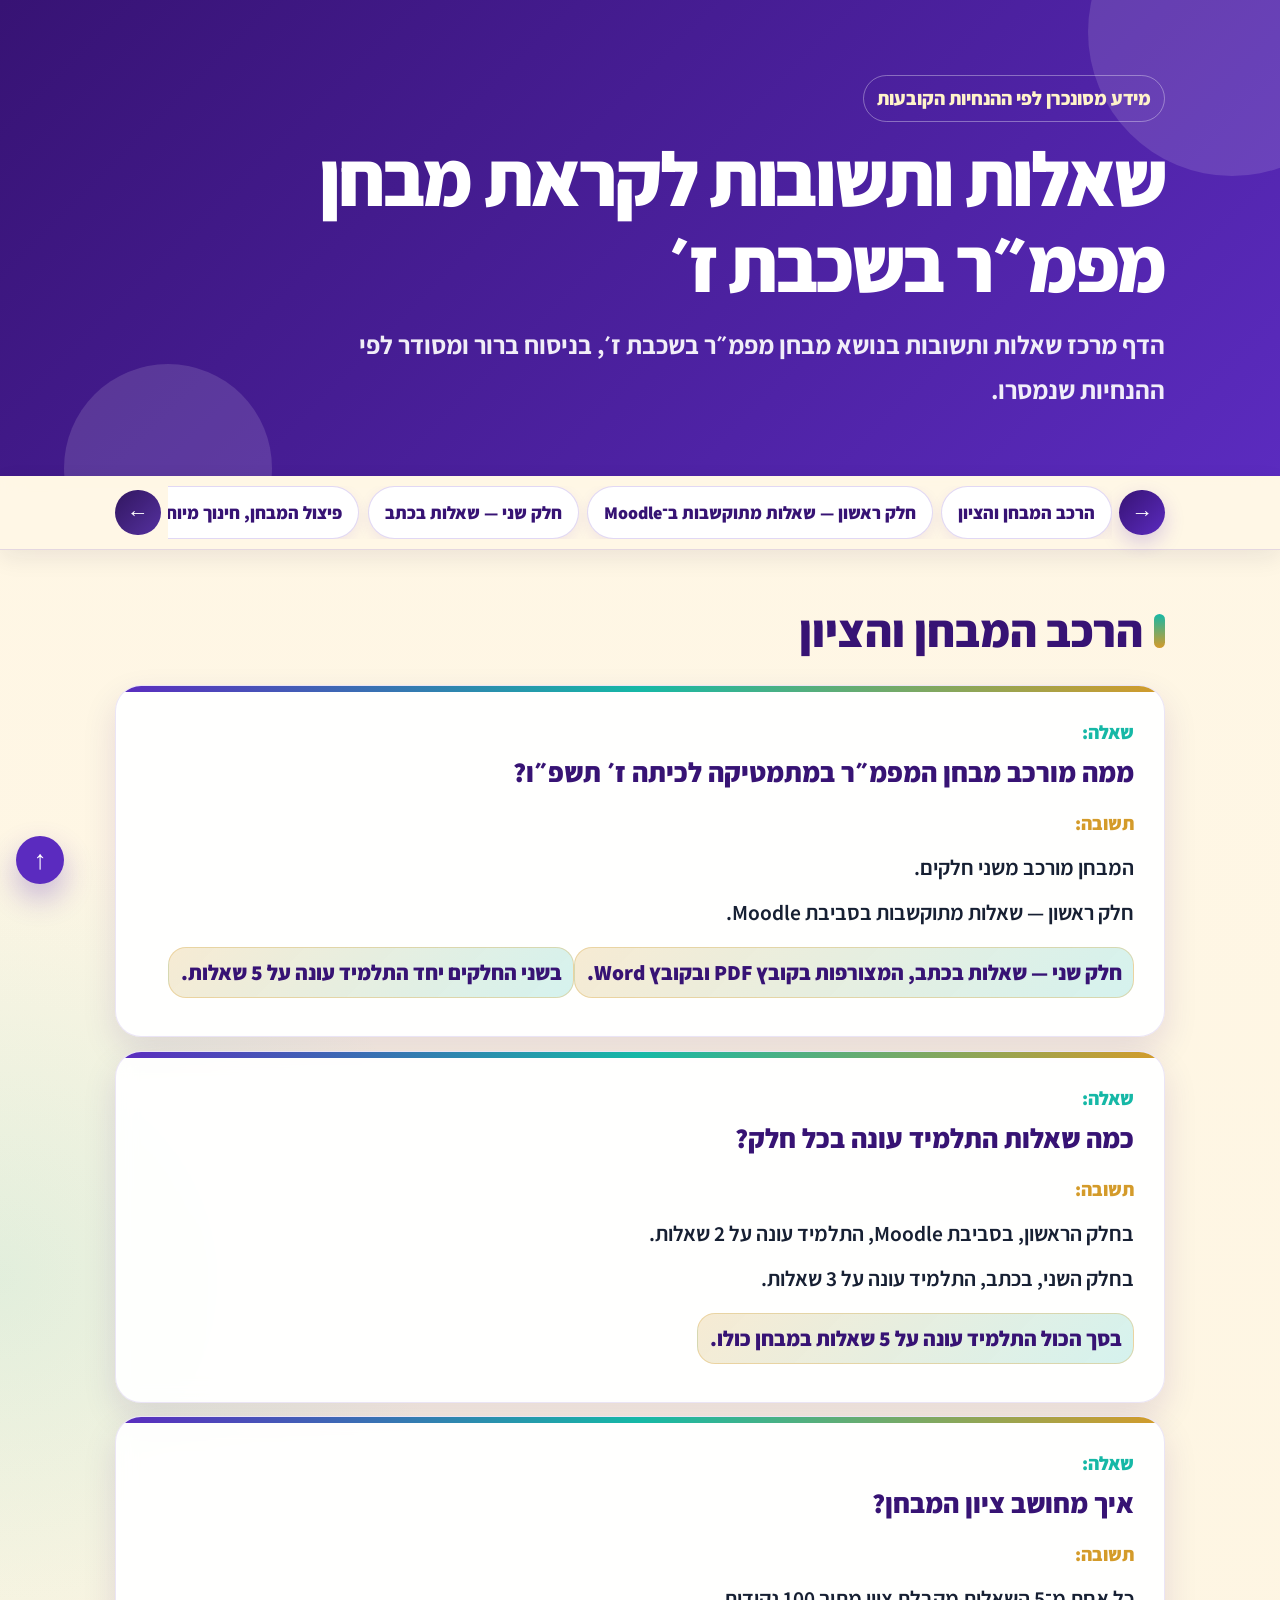
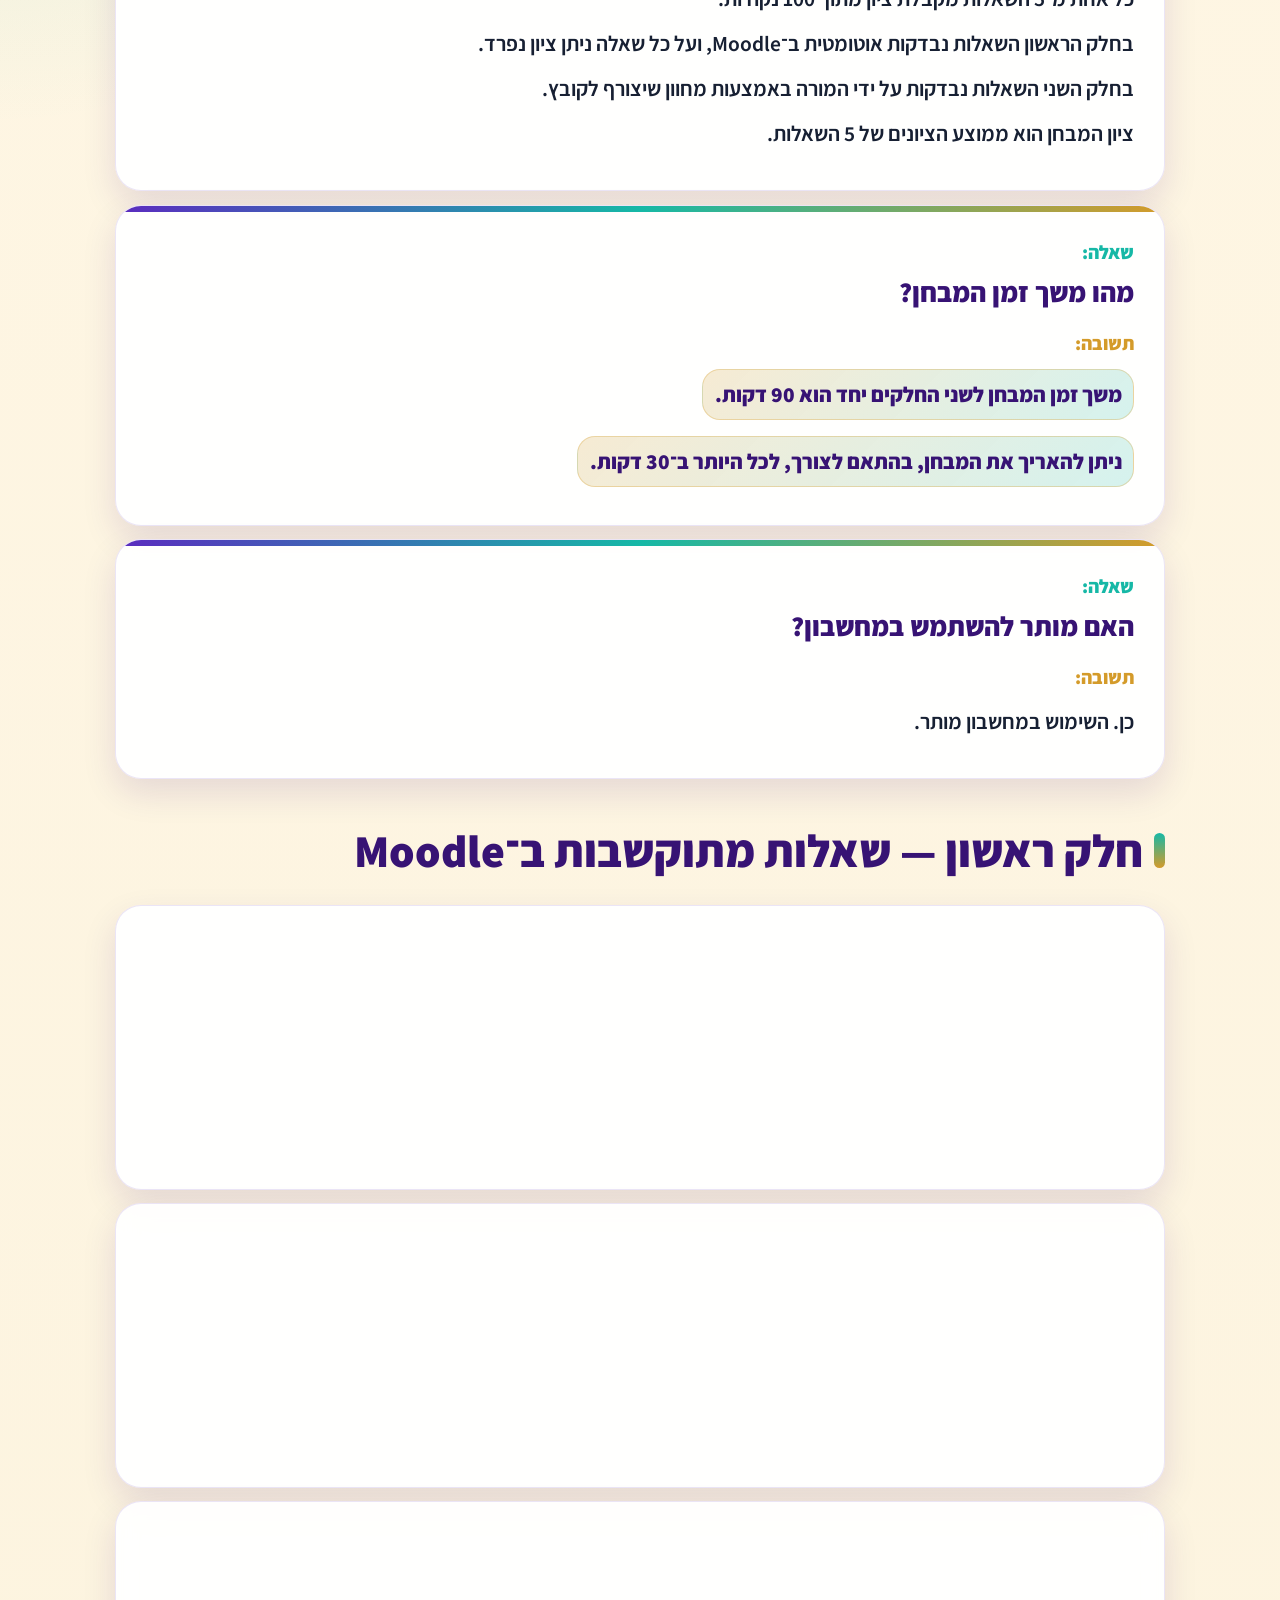
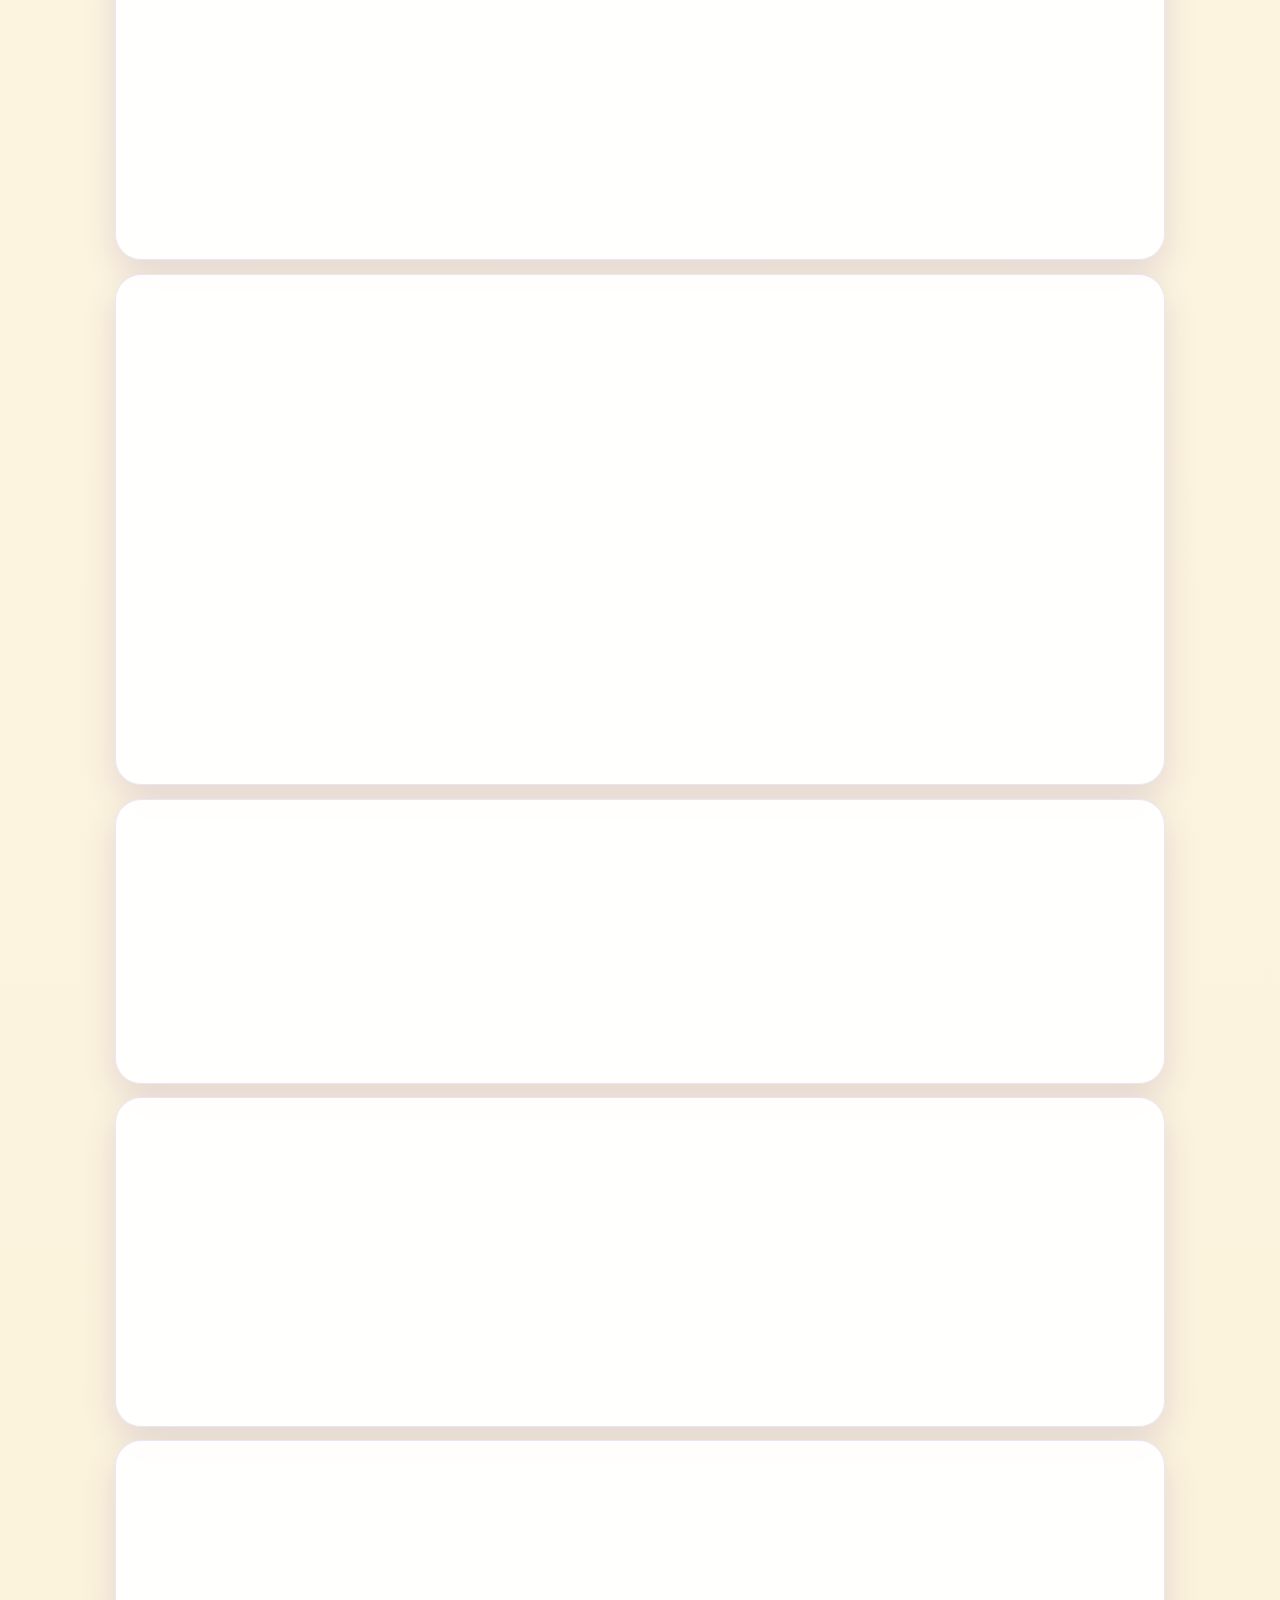
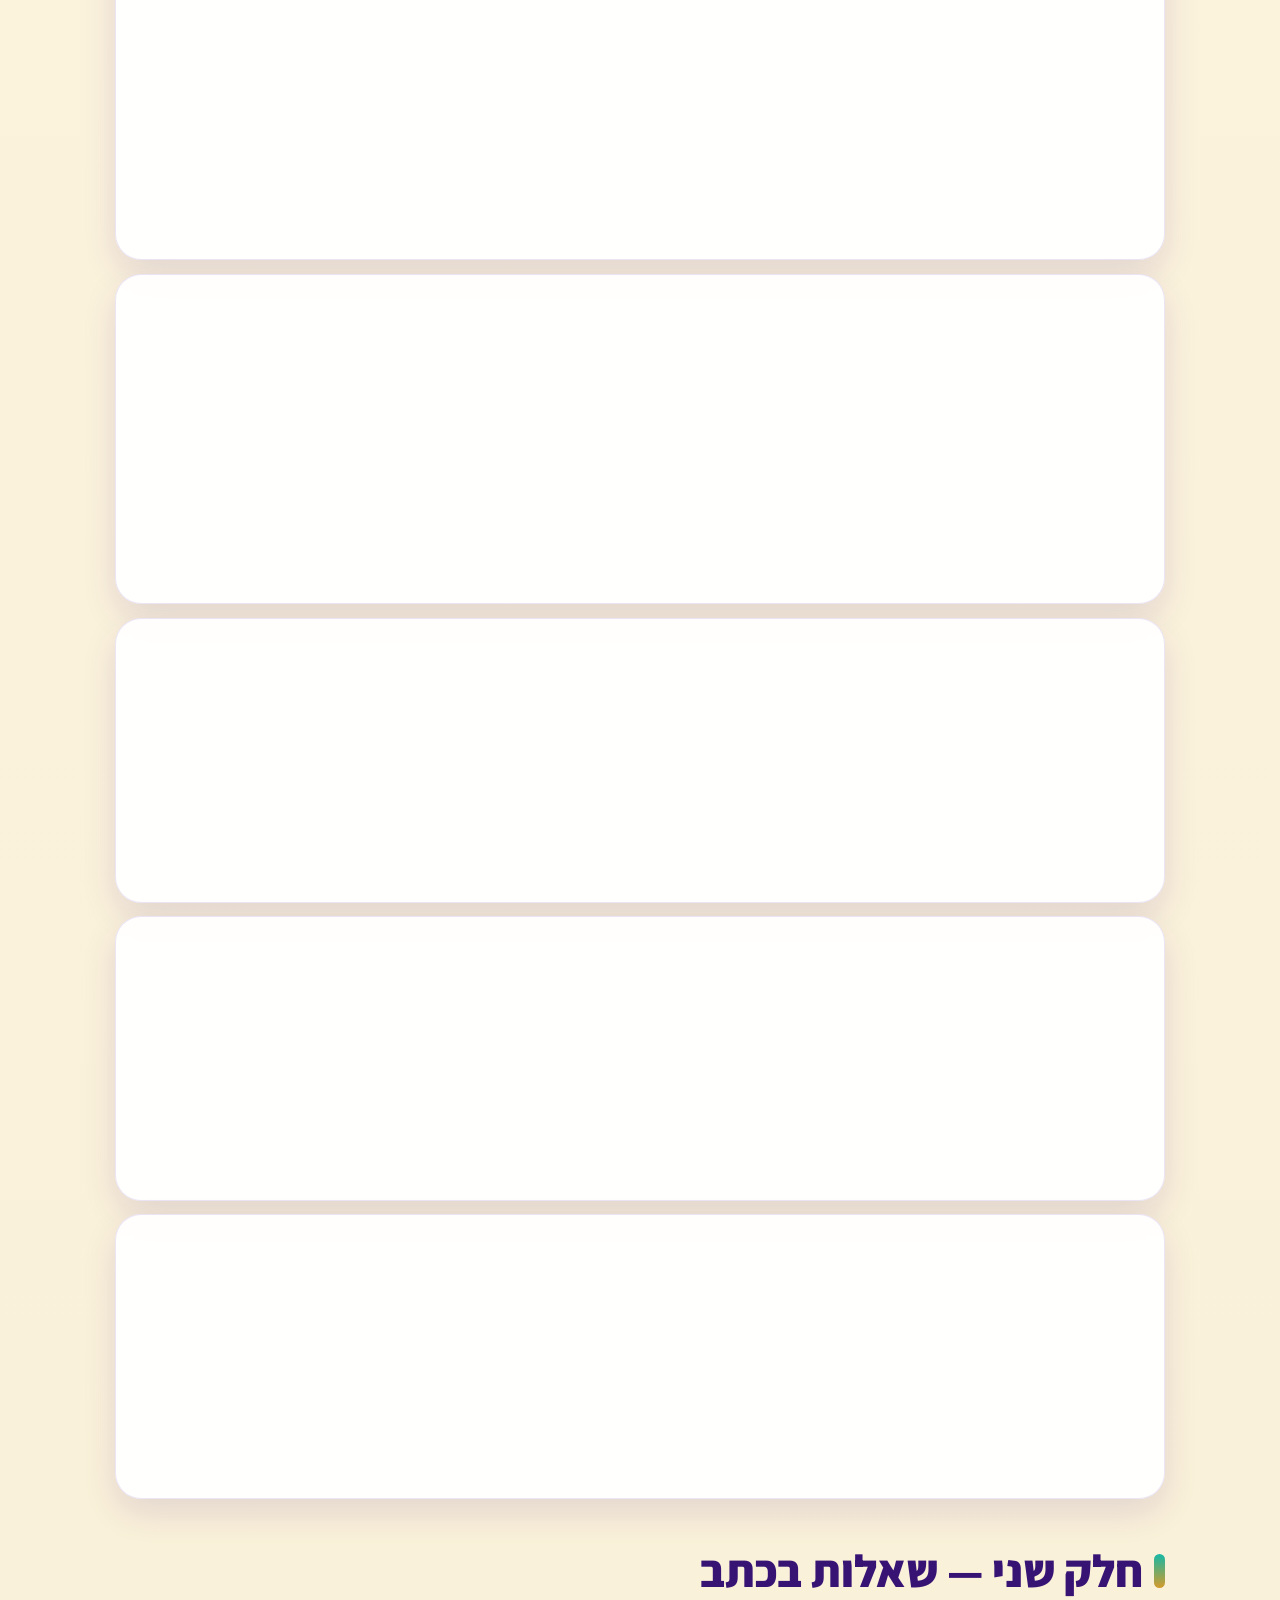
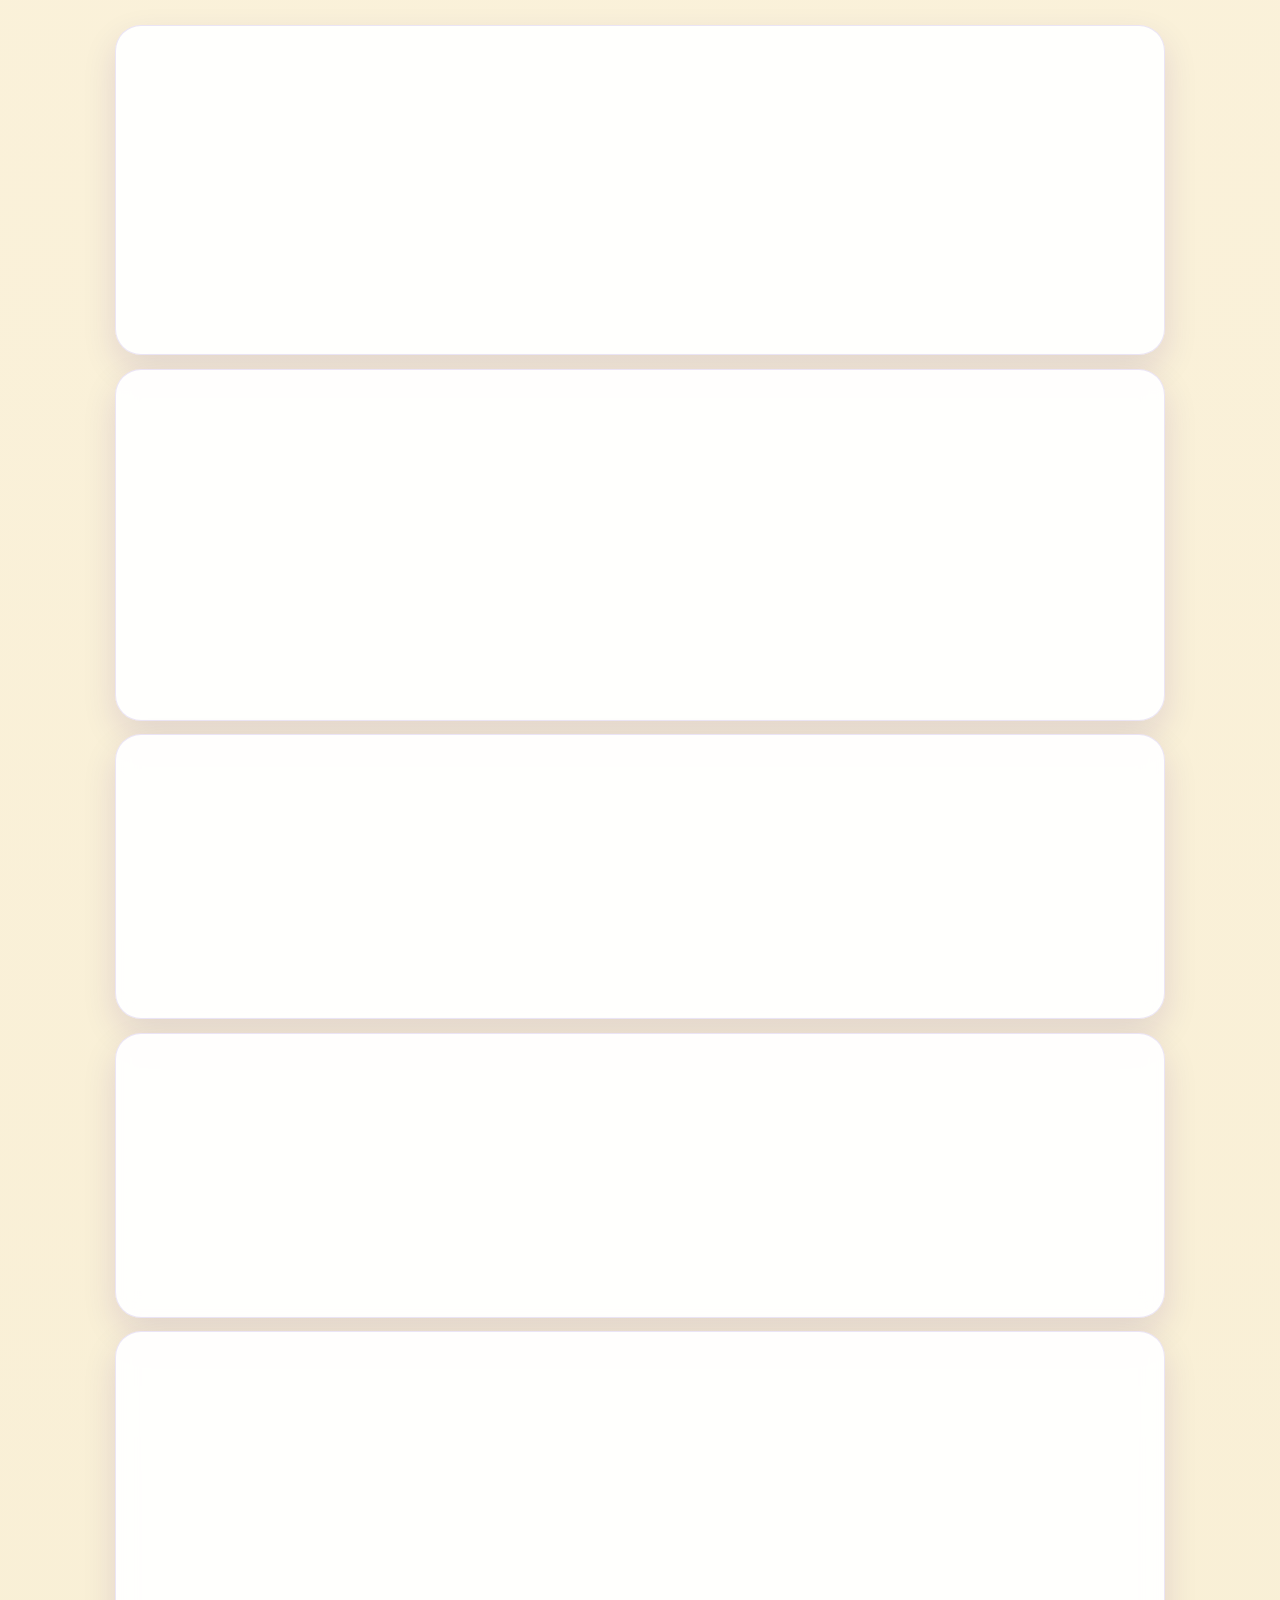
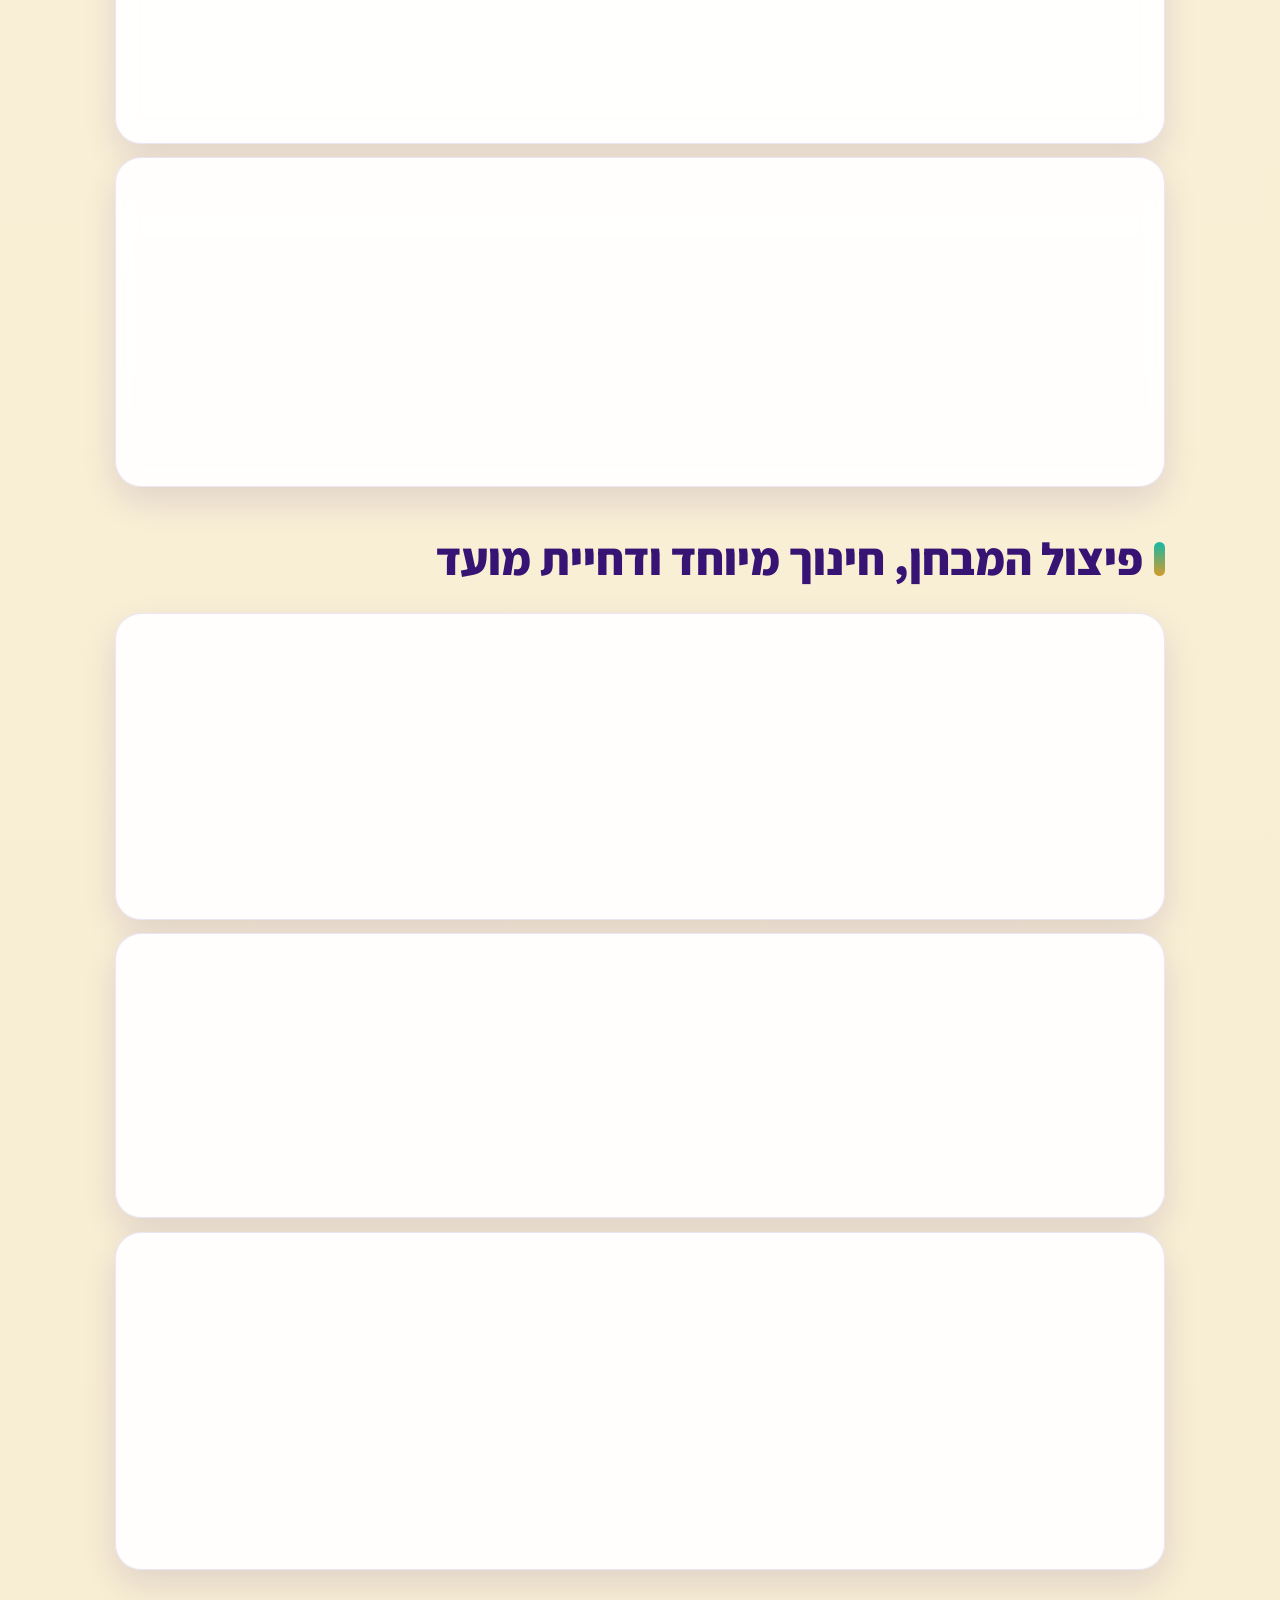
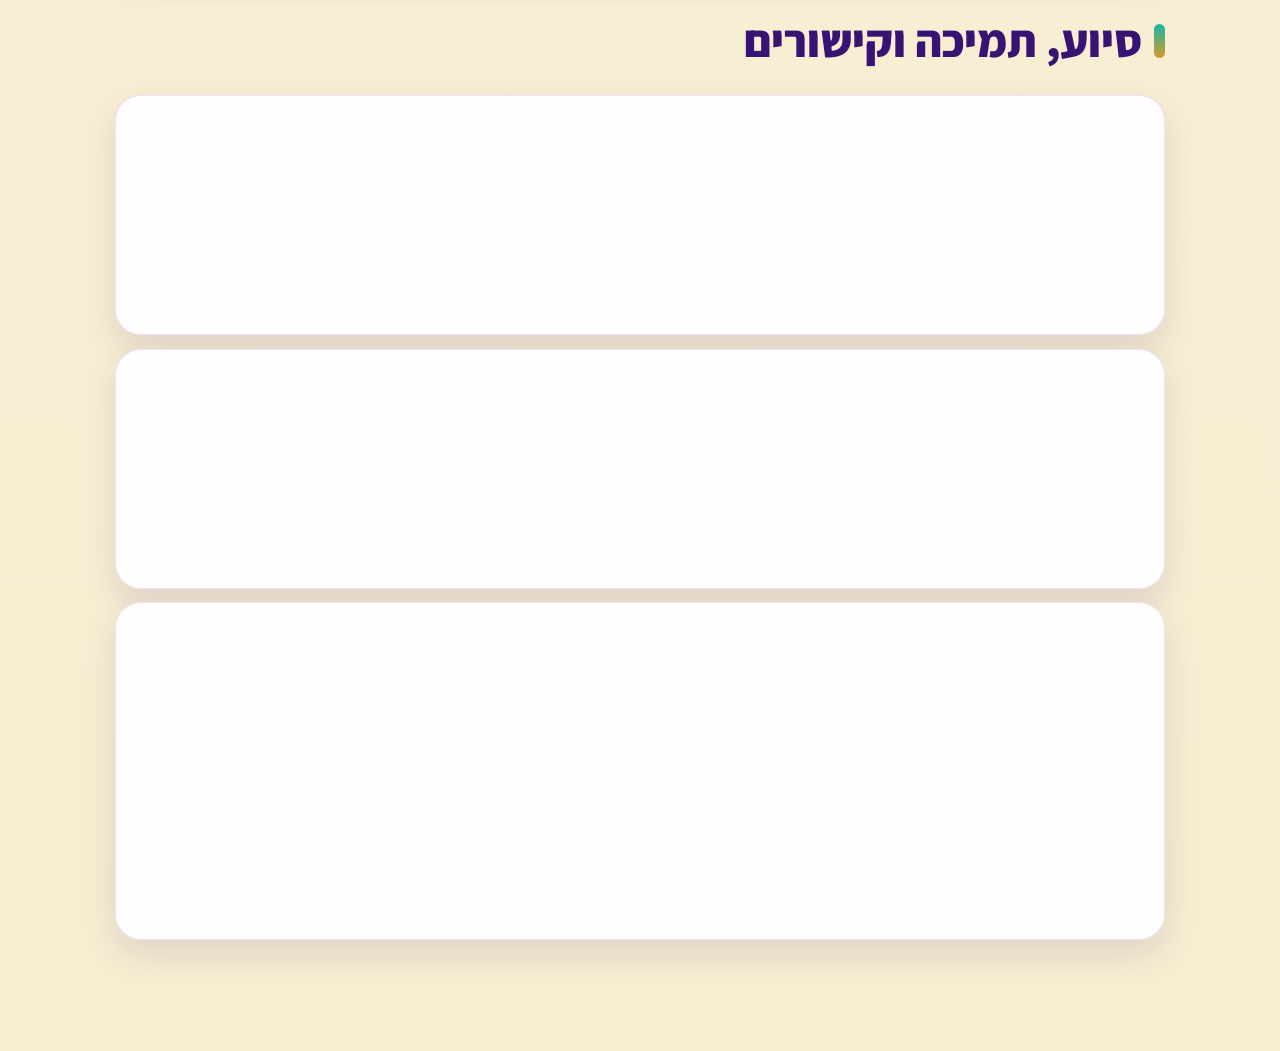
==== commit 8f354e60: "Refresh public cache version after QA cleanup" ====
--- a/index.html
+++ b/index.html
@@ -11,20 +11,20 @@
   <link rel="preconnect" href="https://fonts.googleapis.com">
   <link rel="preconnect" href="https://fonts.gstatic.com" crossorigin>
   <link href="https://fonts.googleapis.com/css2?family=Assistant:wght@400;600;700;800;900&family=Heebo:wght@400;600;700;800;900&display=swap" rel="stylesheet">
-  <link rel="stylesheet" href="styles.css?v=20260510-mifmar-sync-1">
+  <link rel="stylesheet" href="styles.css?v=20260510-clean-email-5">
 </head>
 <body>
   <a id="top"></a>
   <header class="hero">
     <div class="hero__inner">
-      <p class="eyebrow">מידע מעודכן לפי ההנחיות החדשות</p>
+      <p class="eyebrow">מידע מסונכרן לפי ההנחיות הקובעות</p>
       <h1>שאלות ותשובות לקראת מבחן מפמ״ר בשכבת ז׳</h1>
-      <p class="intro">הדף מרכז שאלות ותשובות בנושא מבחן מפמ״ר בשכבת ז׳, מסונכרן לפי המידע החדש שנמסר.</p>
+      <p class="intro">הדף מרכז שאלות ותשובות בנושא מבחן מפמ״ר בשכבת ז׳, בניסוח ברור ומסודר לפי ההנחיות שנמסרו.</p>
     </div>
   </header>
   <nav class="topic-nav" id="topicNav" aria-label="ניווט לפי נושאים"></nav>
   <main class="page-wrap" id="content"></main>
   <a class="back-to-top" href="#top" aria-label="חזרה לראש הדף">↑</a>
-  <script src="app.js?v=20260510-mifmar-sync-1"></script>
+  <script src="app-clean.js?v=20260510-clean-email-5"></script>
 </body>
 </html>
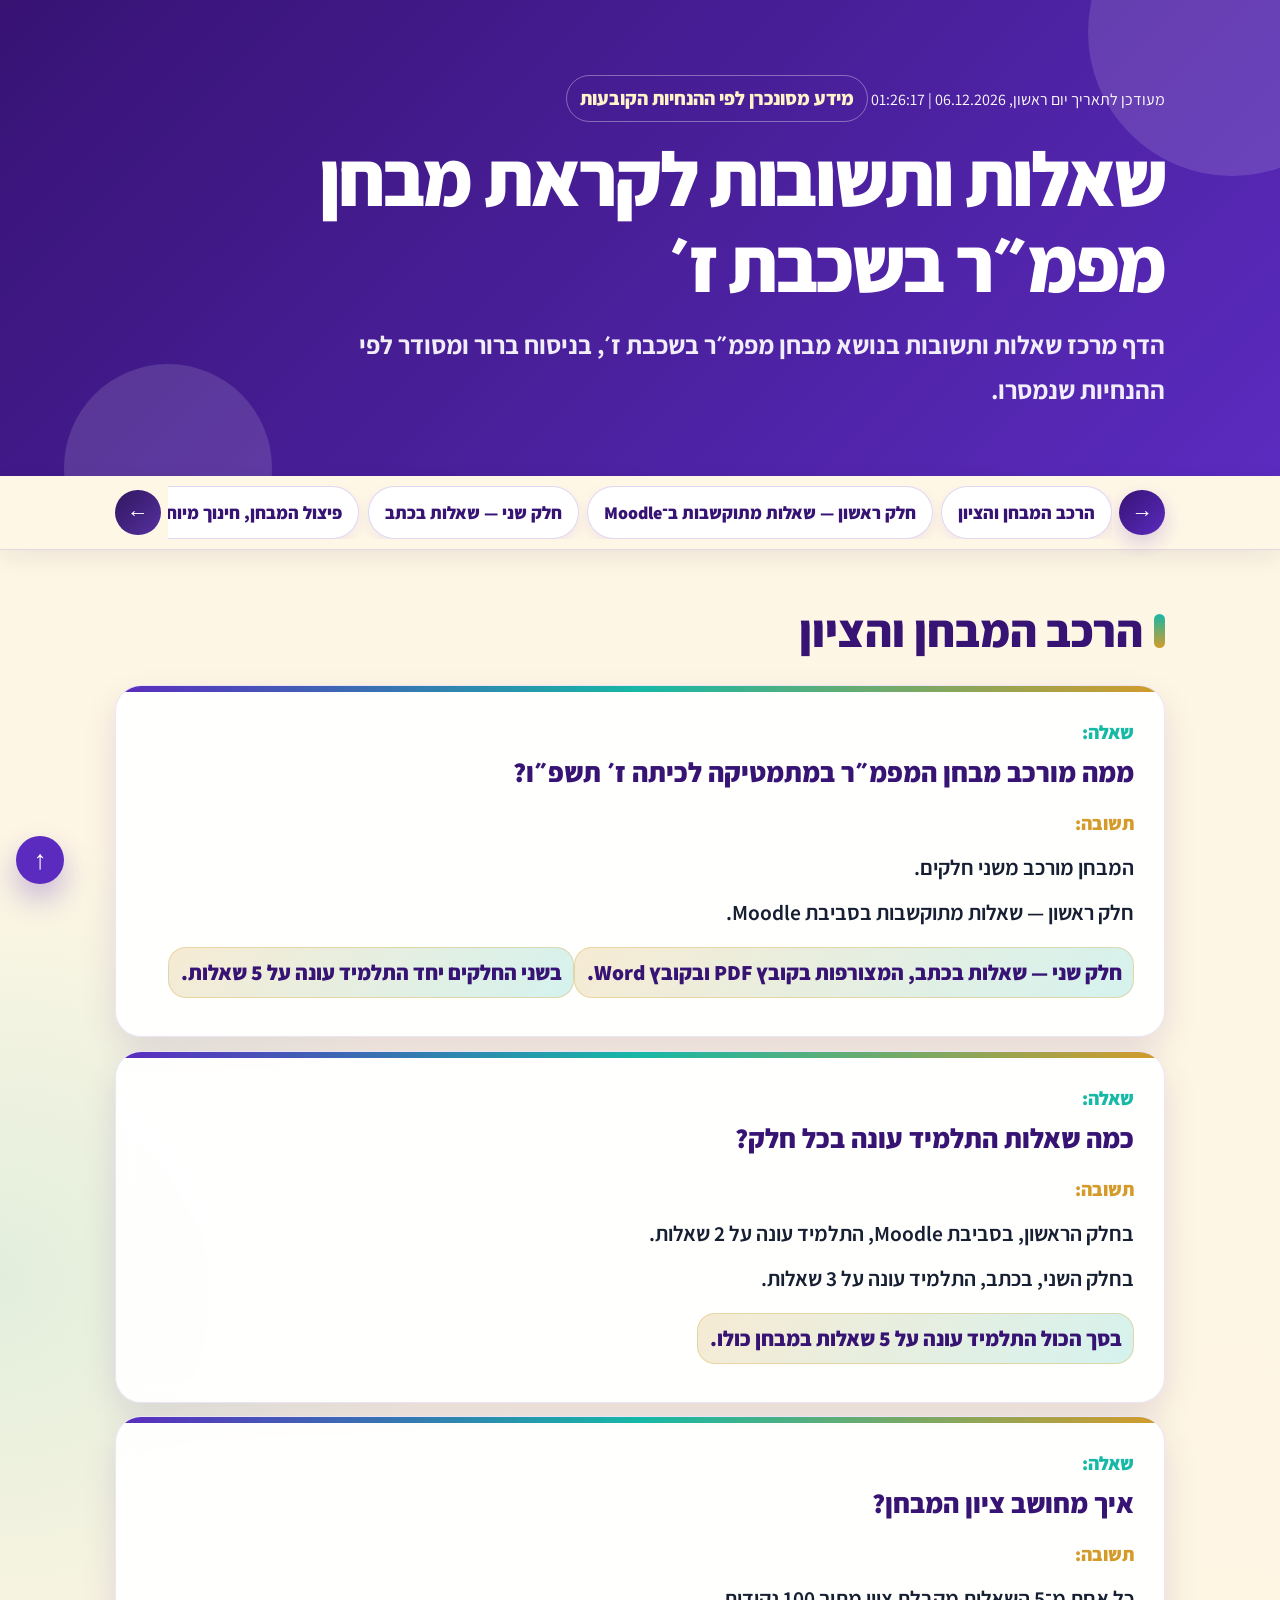
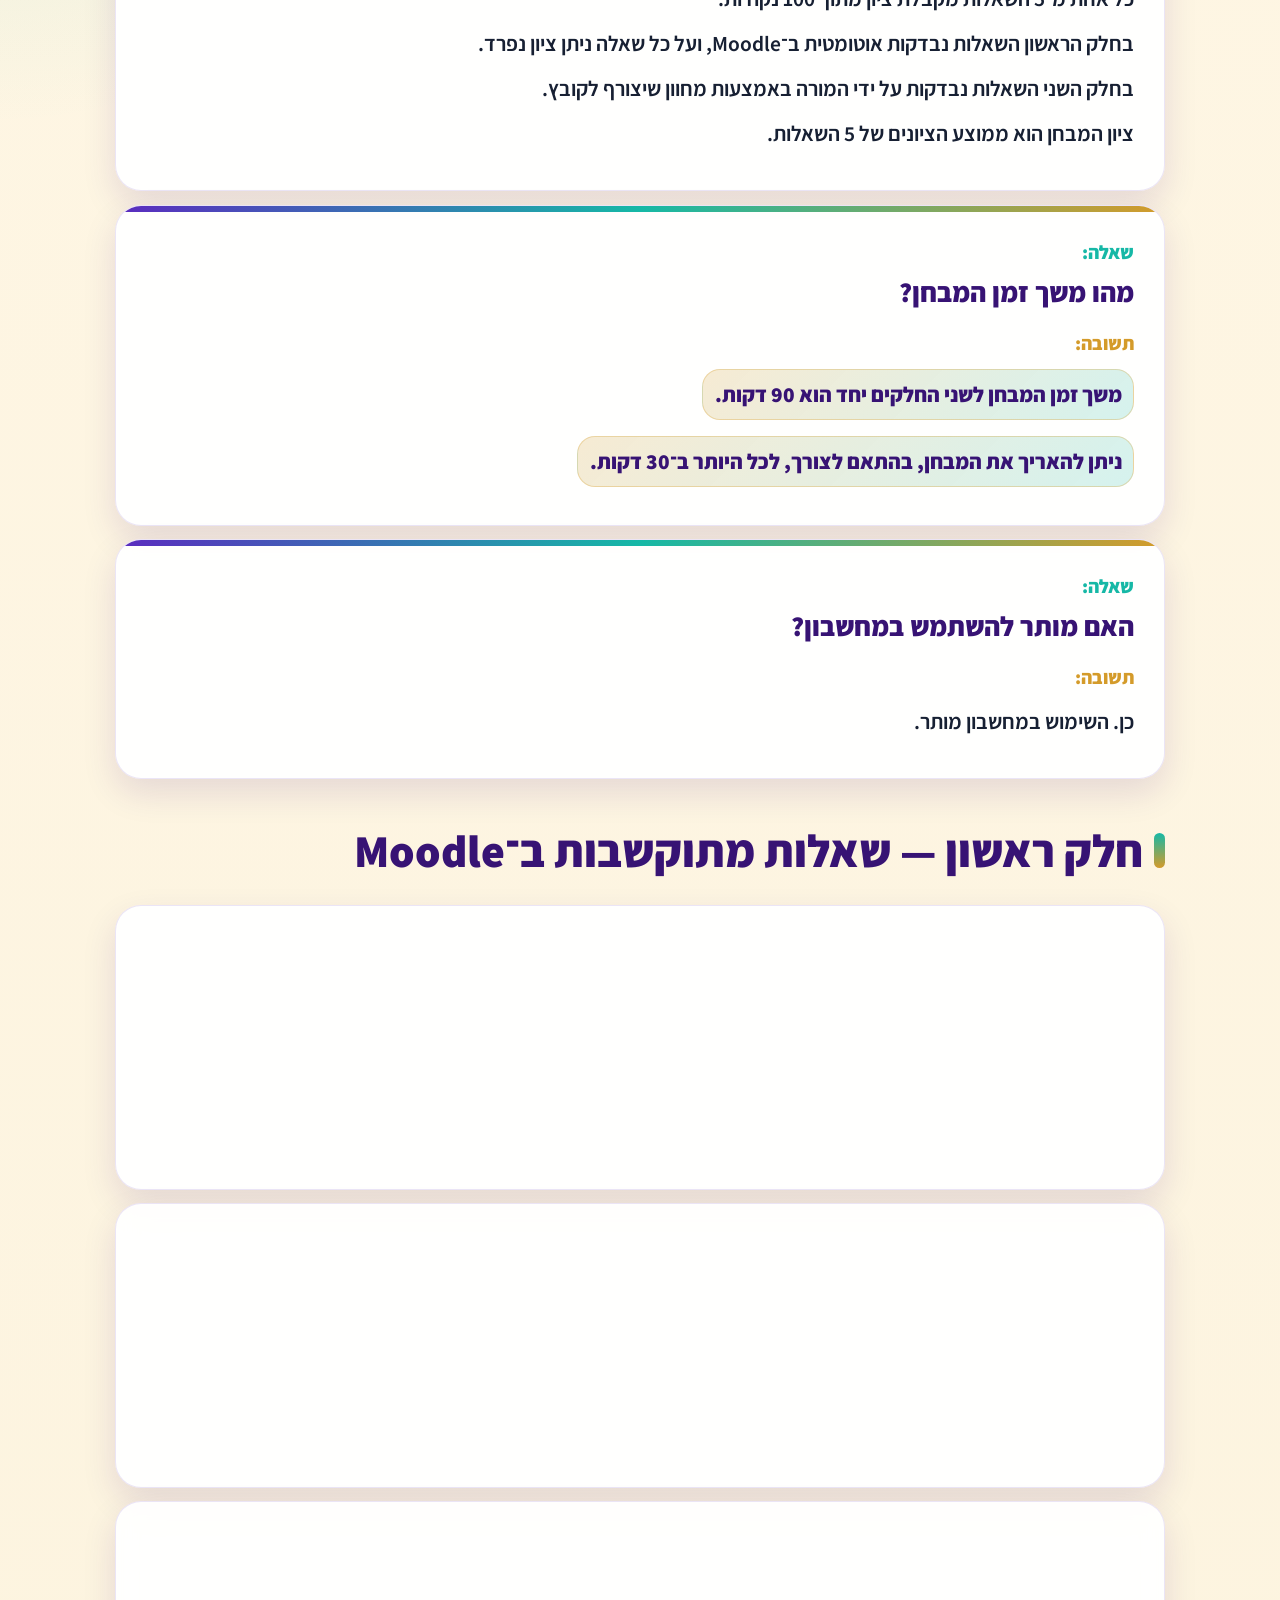
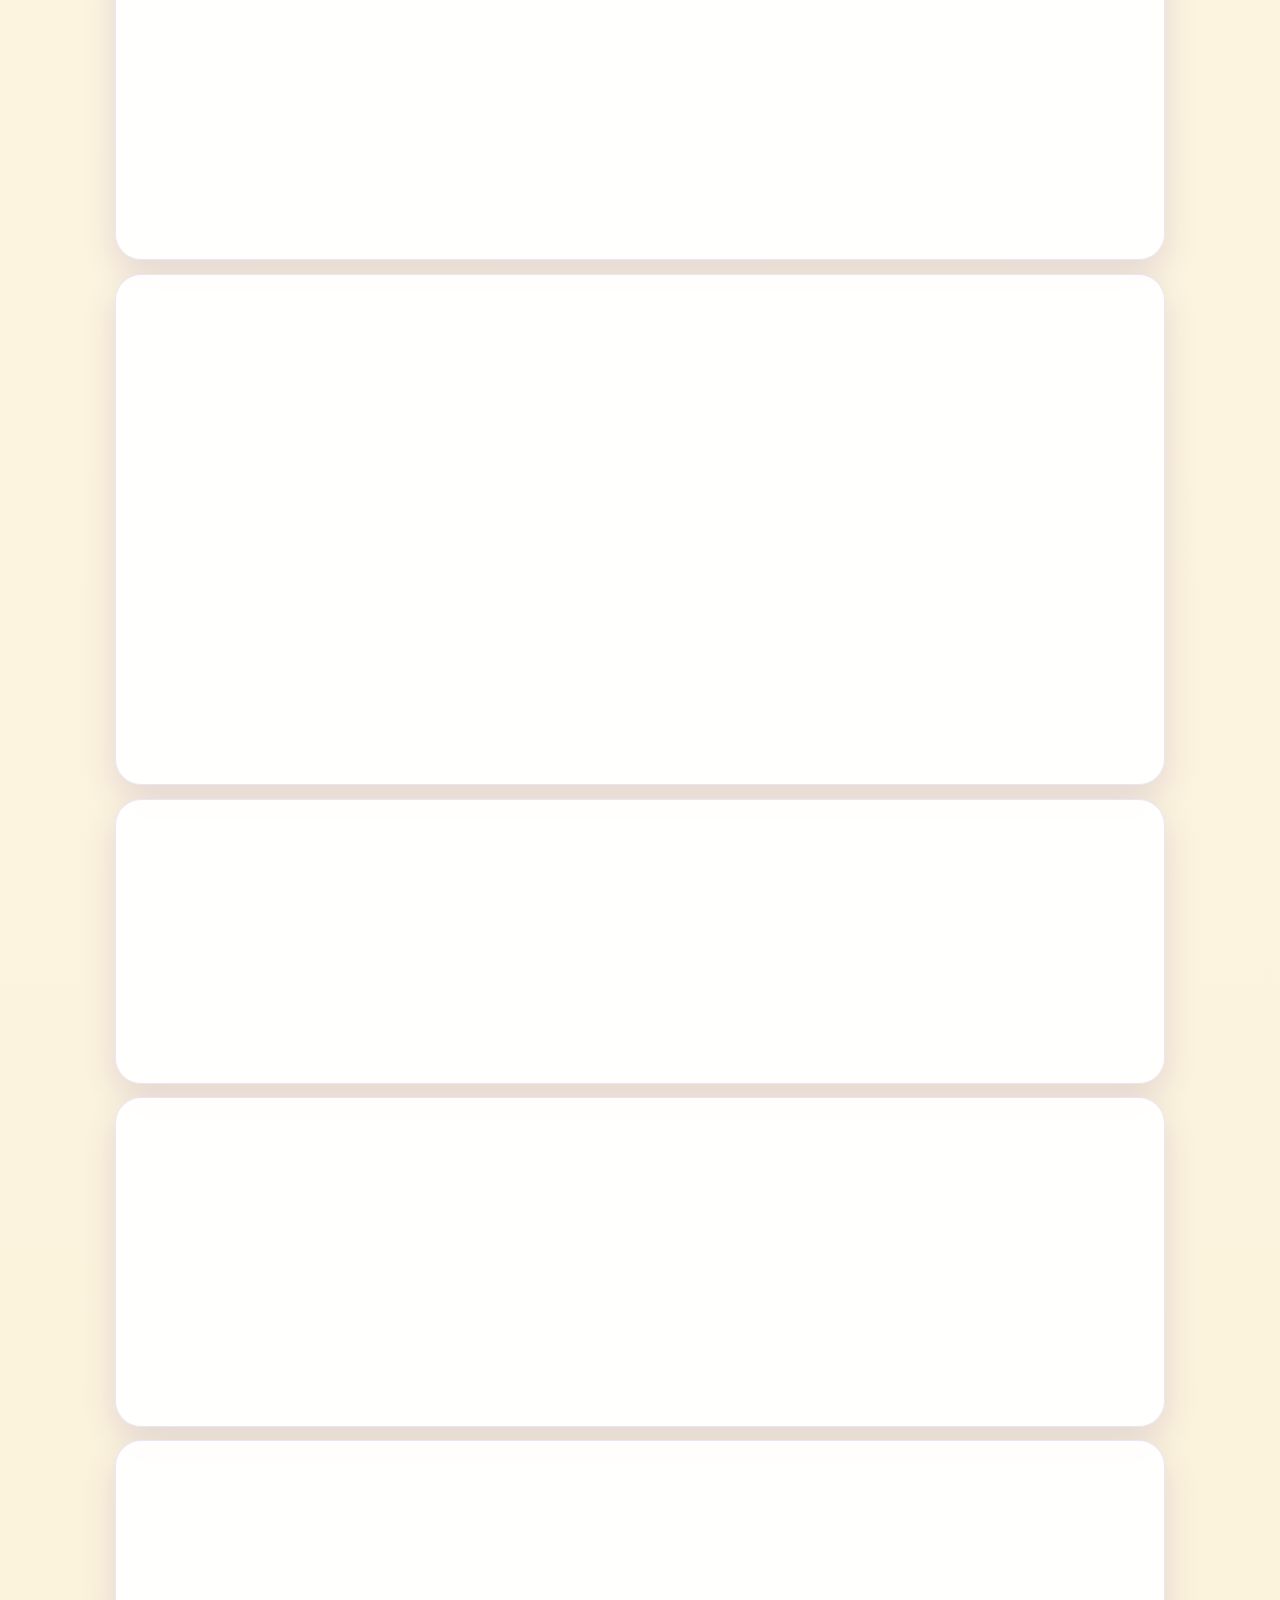
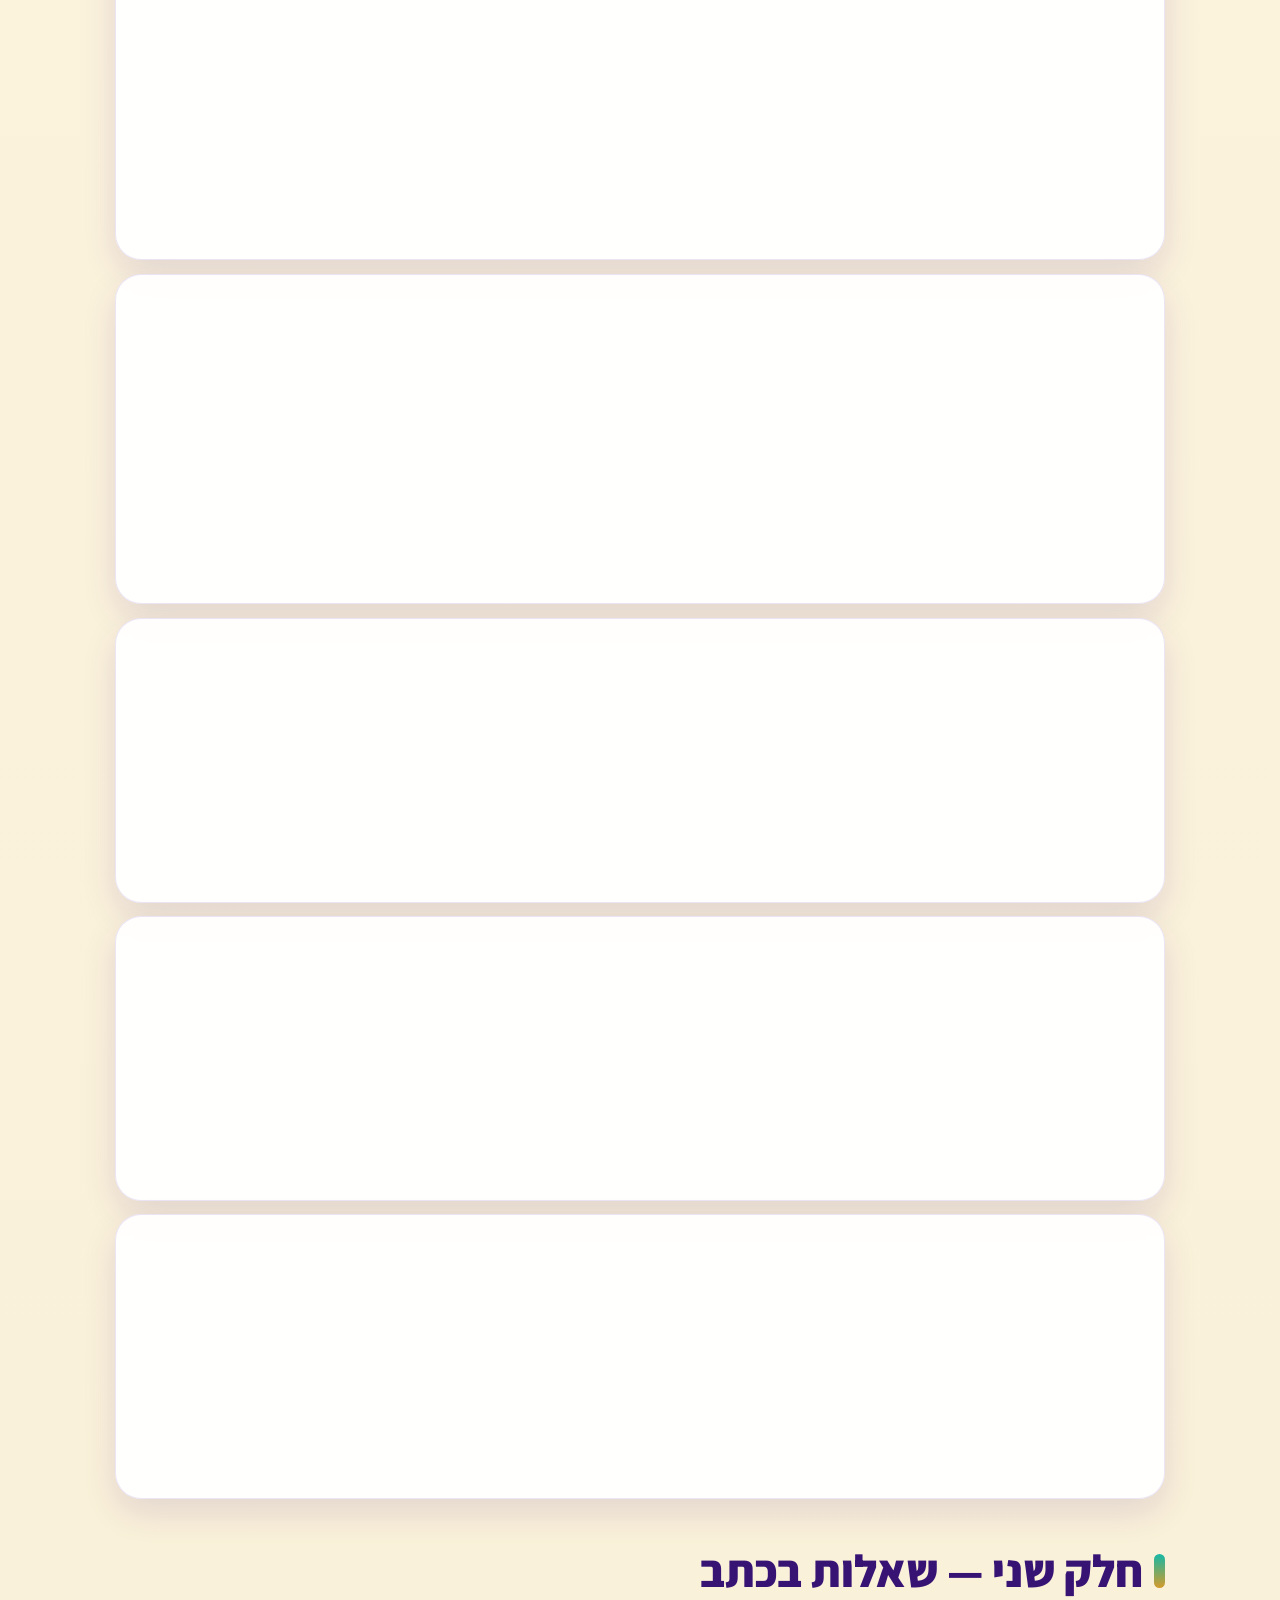
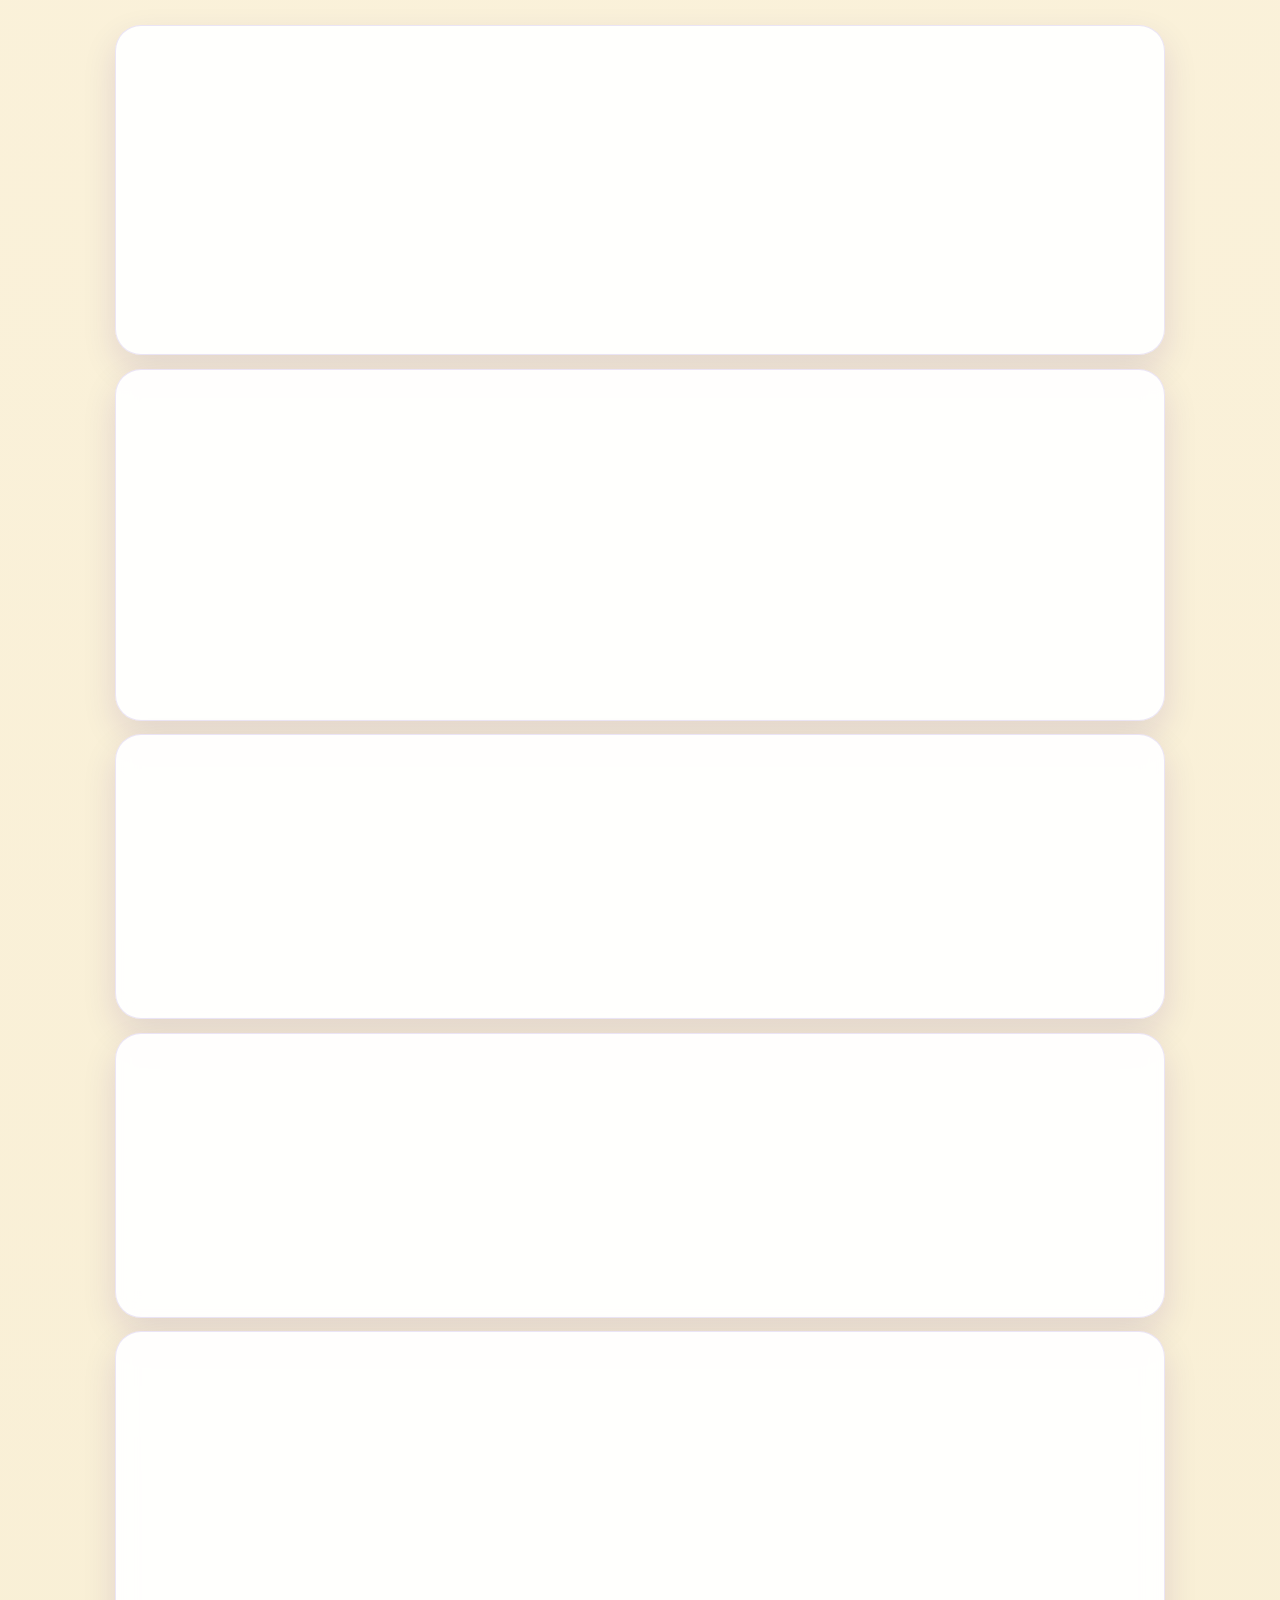
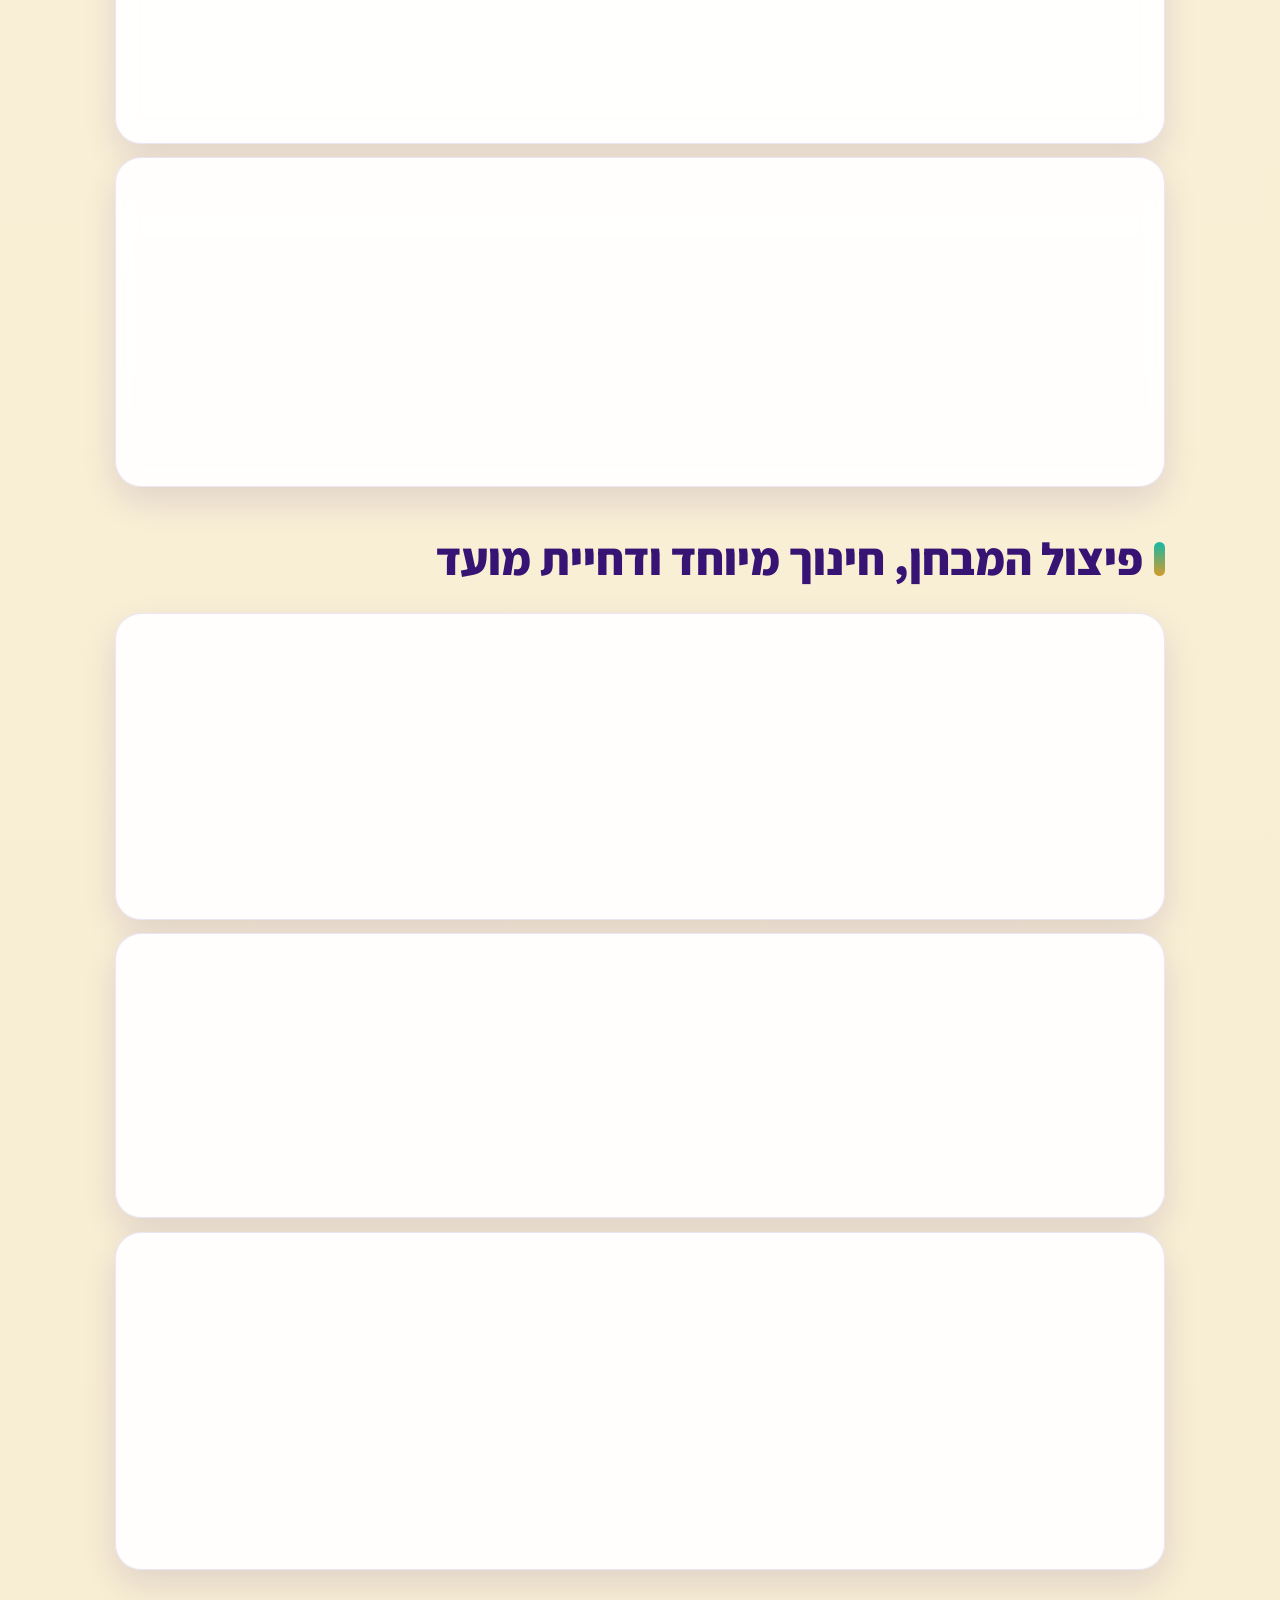
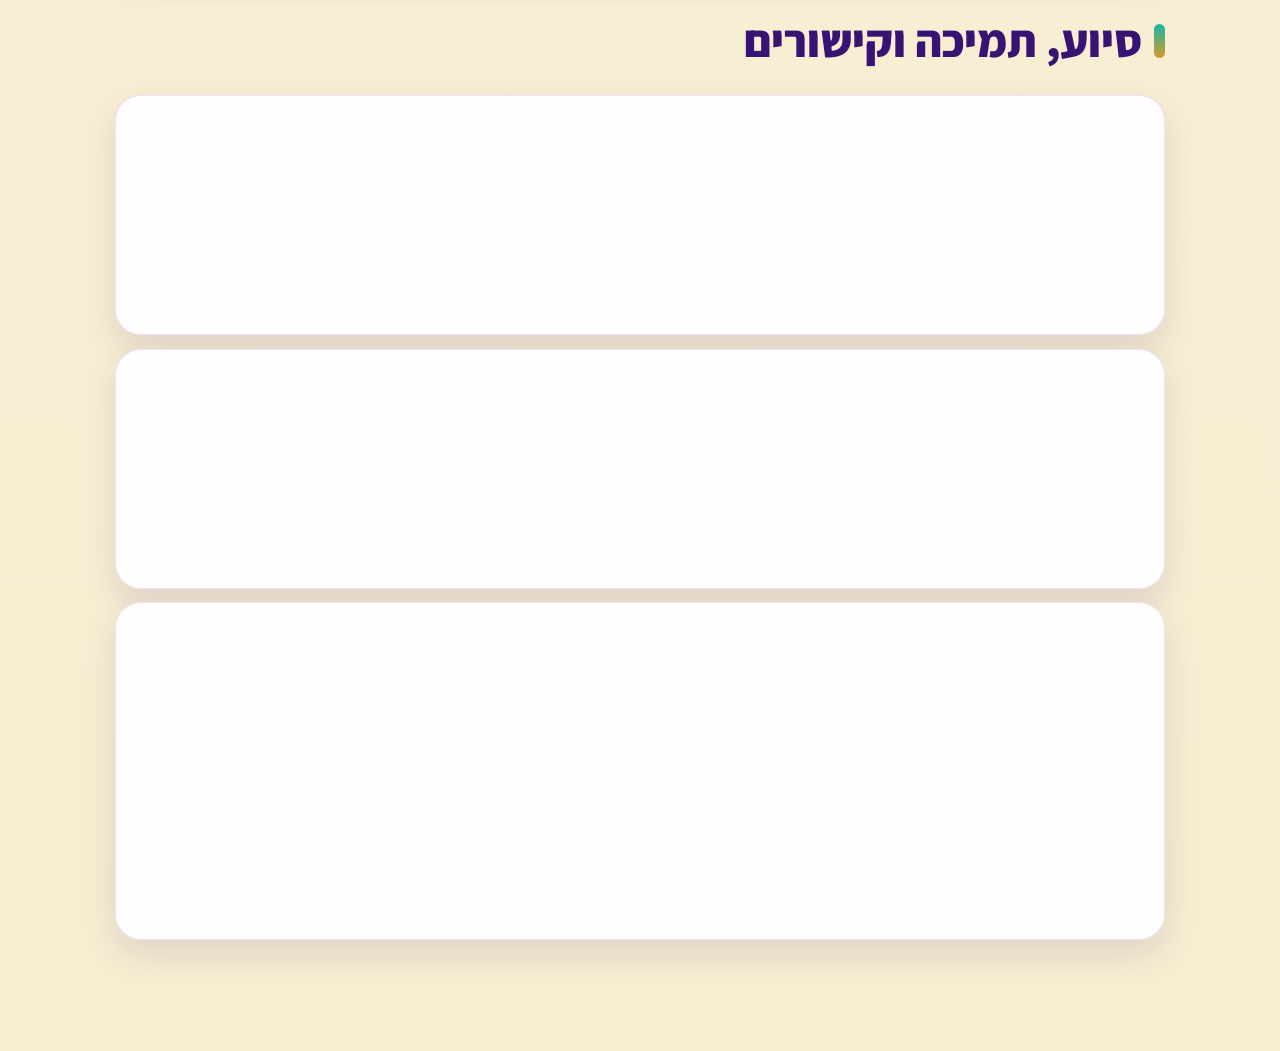
==== commit 8568c53d: "Add live updated clock to hero header" ====
--- a/index.html
+++ b/index.html
@@ -11,12 +11,13 @@
   <link rel="preconnect" href="https://fonts.googleapis.com">
   <link rel="preconnect" href="https://fonts.gstatic.com" crossorigin>
   <link href="https://fonts.googleapis.com/css2?family=Assistant:wght@400;600;700;800;900&family=Heebo:wght@400;600;700;800;900&display=swap" rel="stylesheet">
-  <link rel="stylesheet" href="styles.css?v=20260510-clean-email-5">
+  <link rel="stylesheet" href="styles.css?v=20260510-live-clock-1">
 </head>
 <body>
   <a id="top"></a>
   <header class="hero">
     <div class="hero__inner">
+      <time id="liveUpdatedClock" class="live-clock" aria-live="polite">מעודכן לתאריך --/--/---- | --:--:--</time>
       <p class="eyebrow">מידע מסונכרן לפי ההנחיות הקובעות</p>
       <h1>שאלות ותשובות לקראת מבחן מפמ״ר בשכבת ז׳</h1>
       <p class="intro">הדף מרכז שאלות ותשובות בנושא מבחן מפמ״ר בשכבת ז׳, בניסוח ברור ומסודר לפי ההנחיות שנמסרו.</p>
@@ -26,5 +27,6 @@
   <main class="page-wrap" id="content"></main>
   <a class="back-to-top" href="#top" aria-label="חזרה לראש הדף">↑</a>
   <script src="app-clean.js?v=20260510-clean-email-5"></script>
+  <script src="live-clock.js?v=20260510-live-clock-1"></script>
 </body>
 </html>
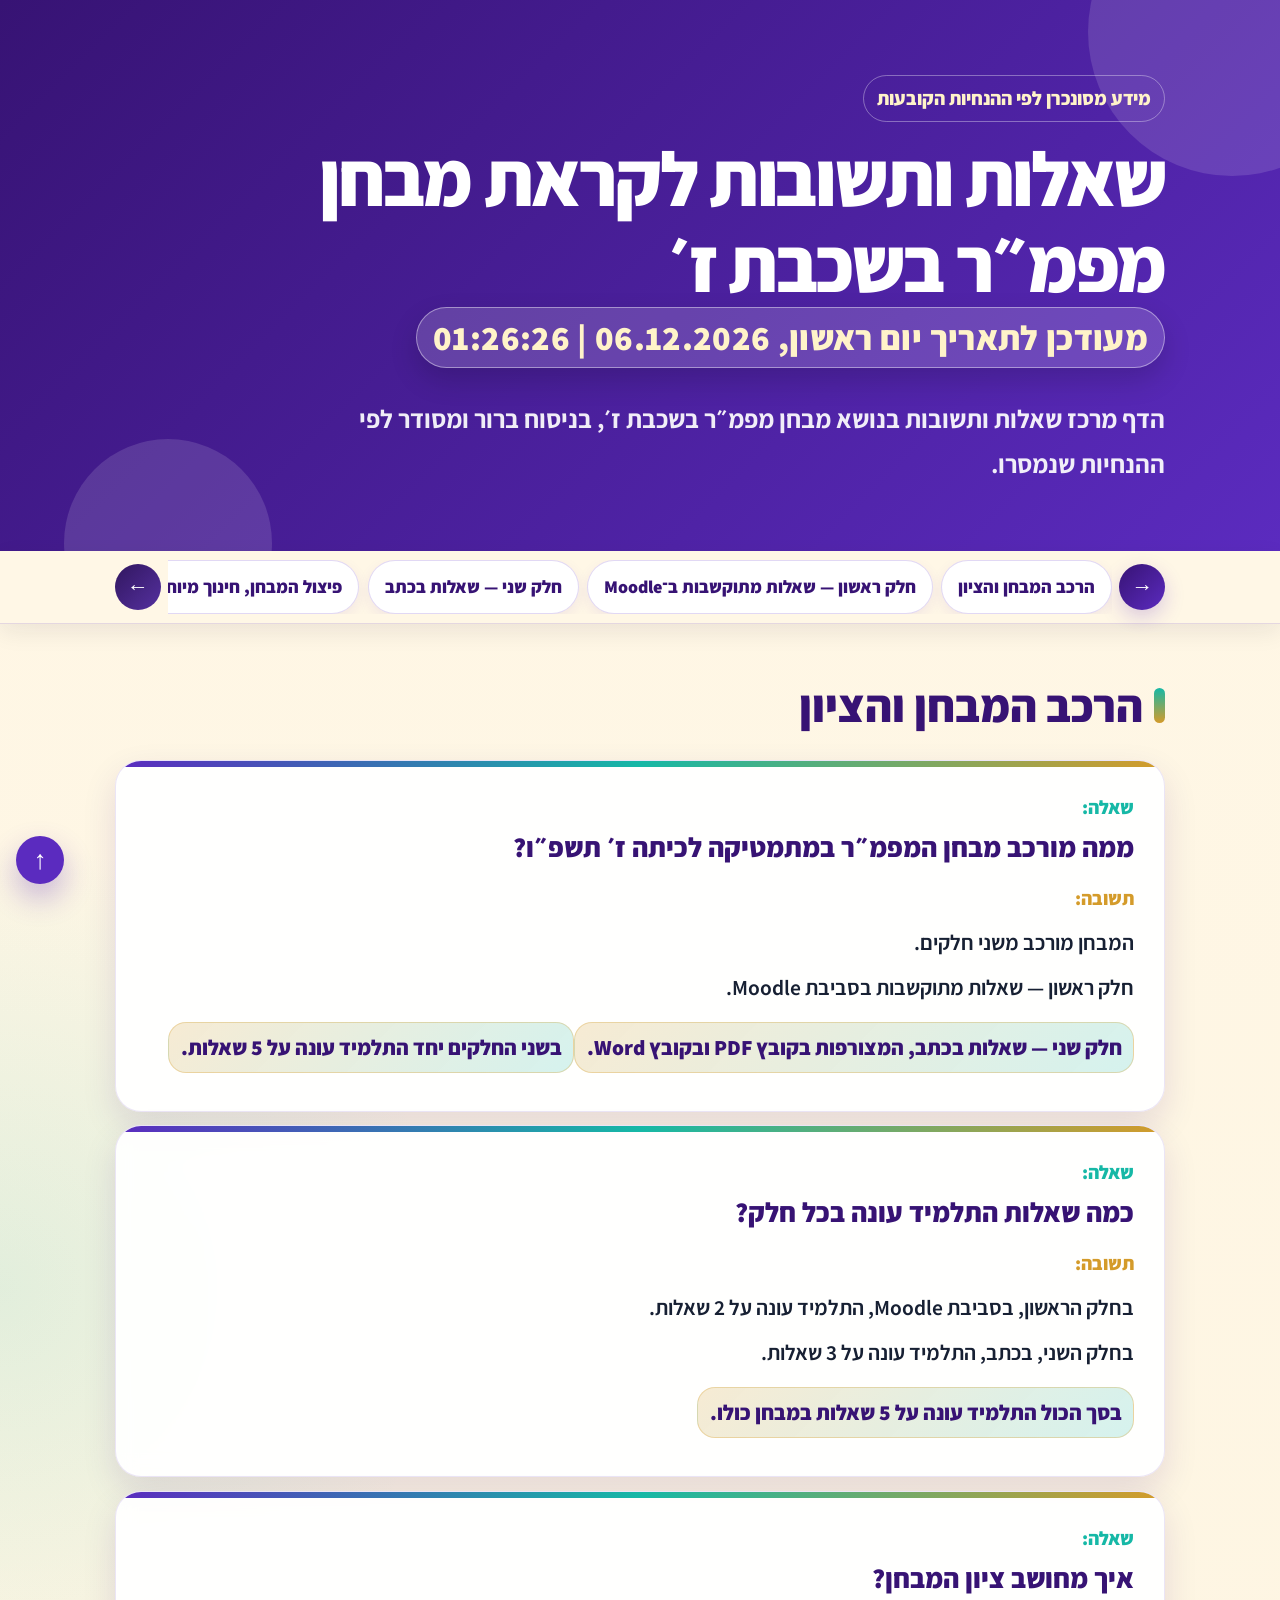
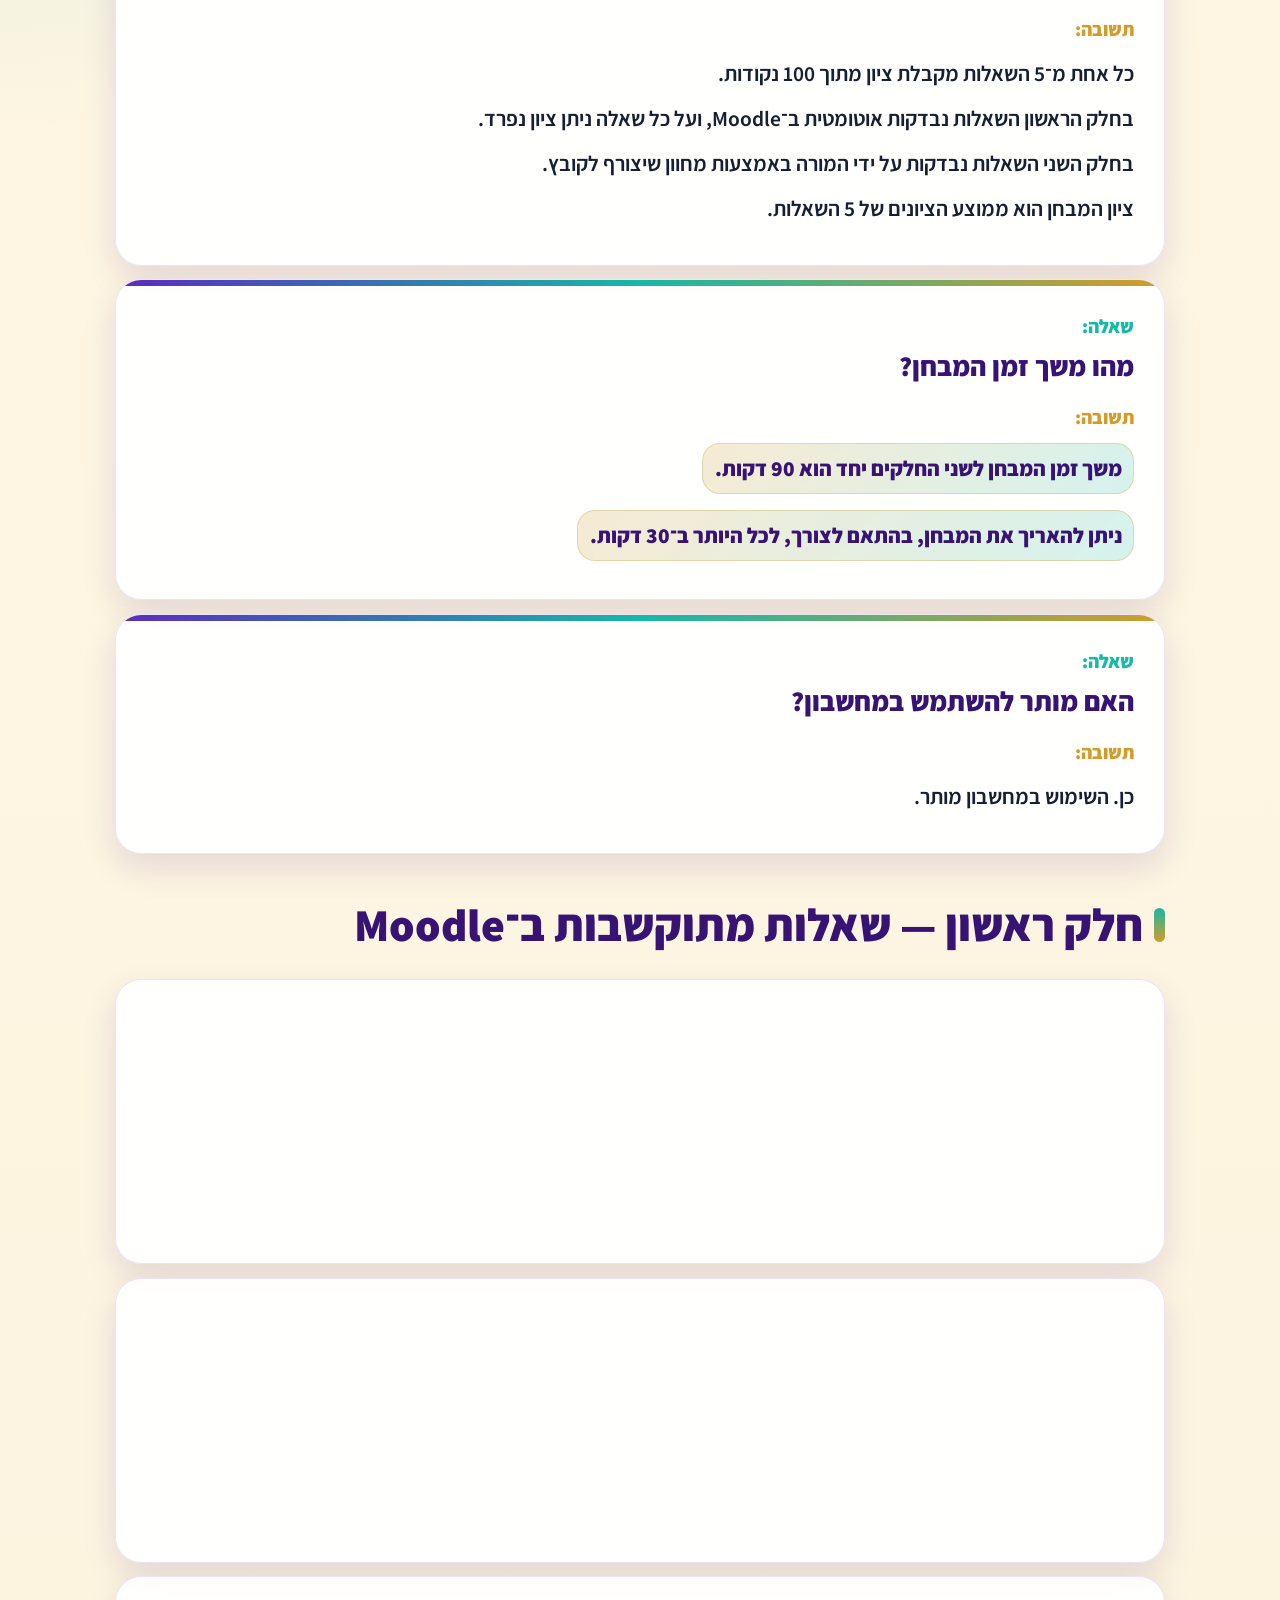
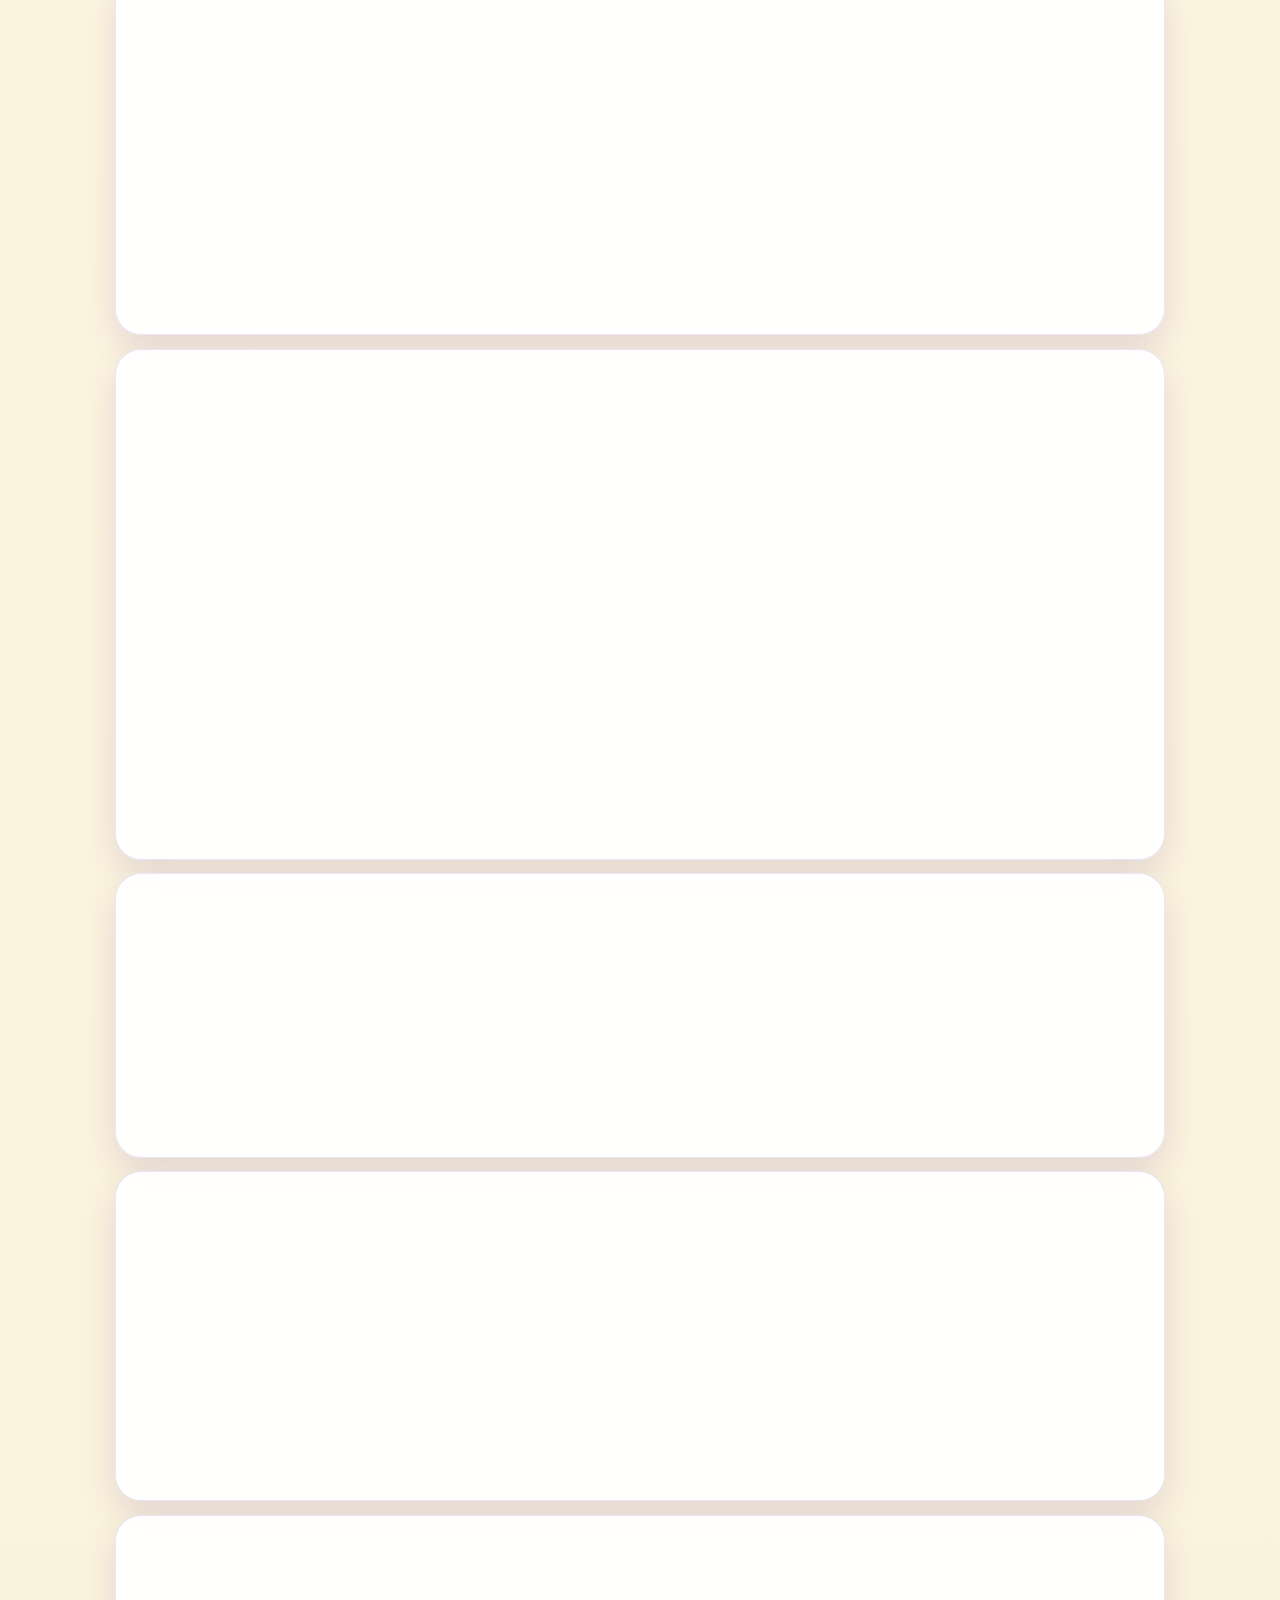
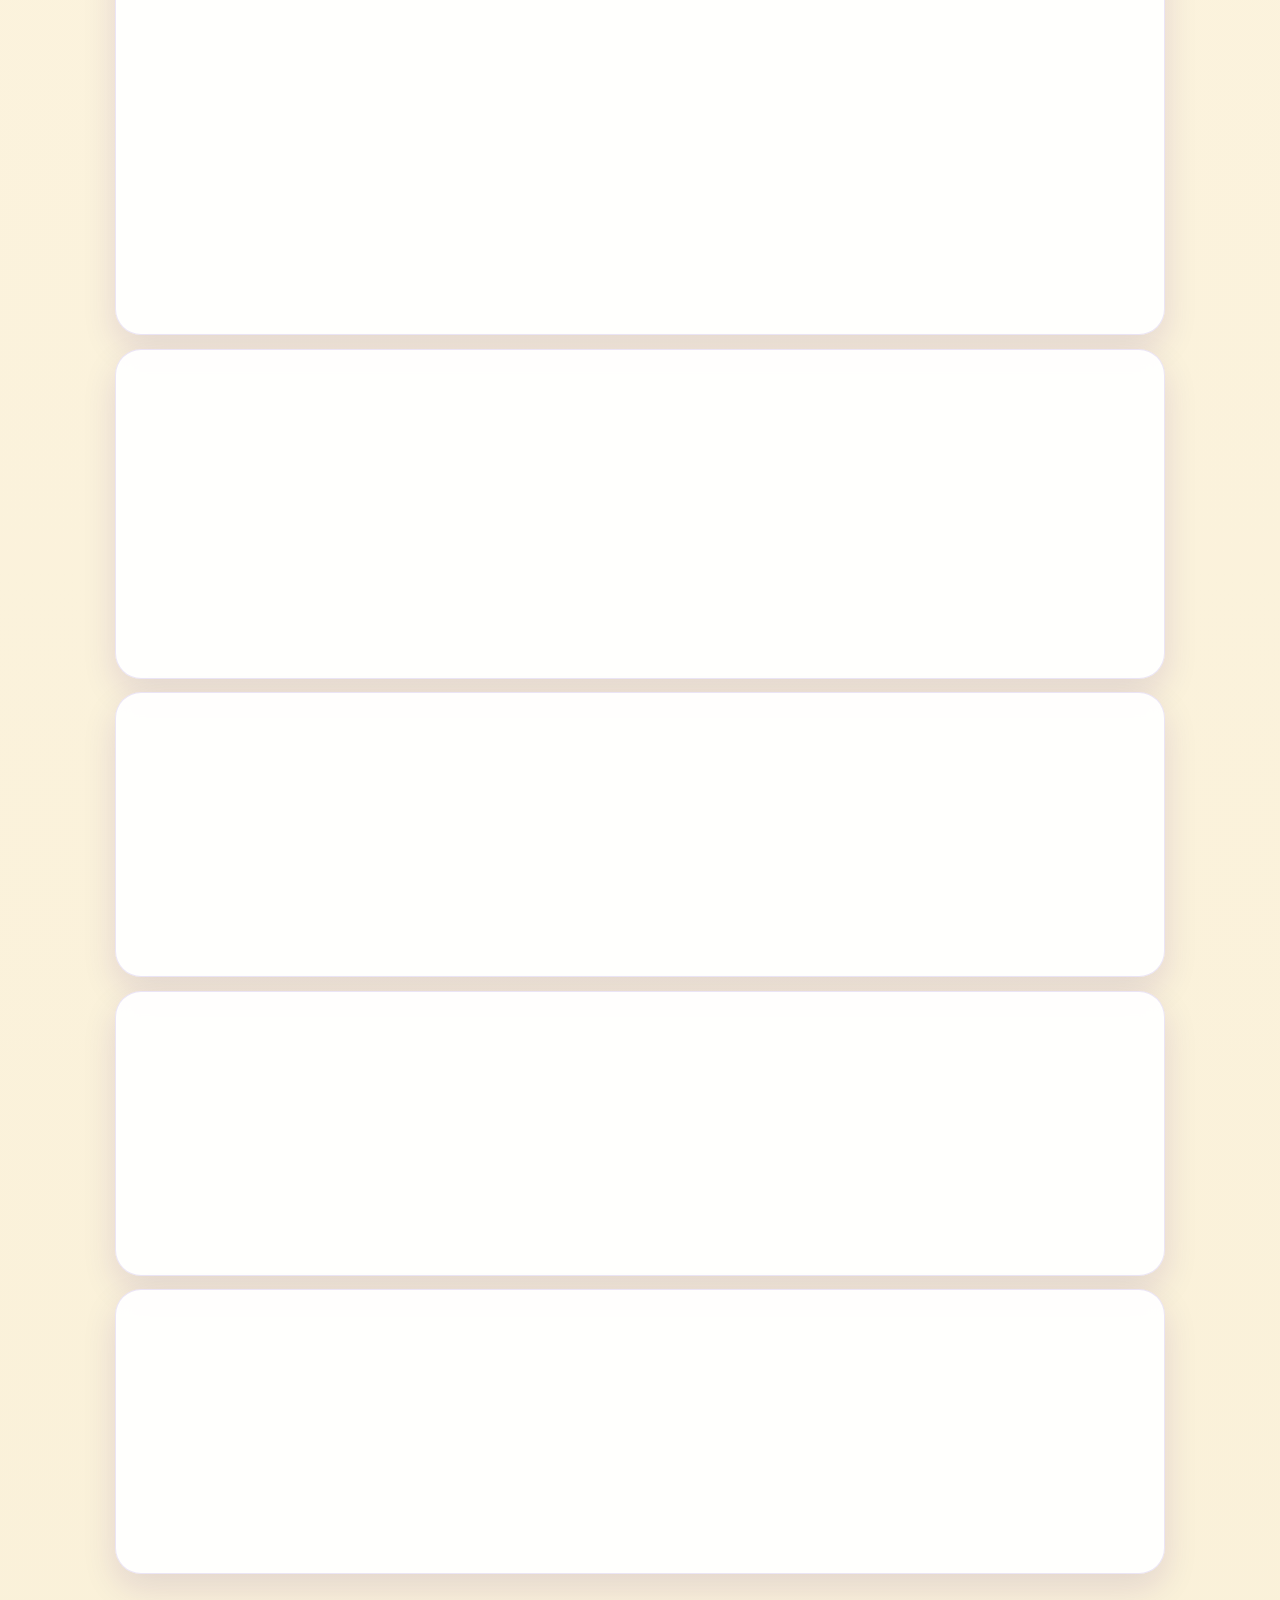
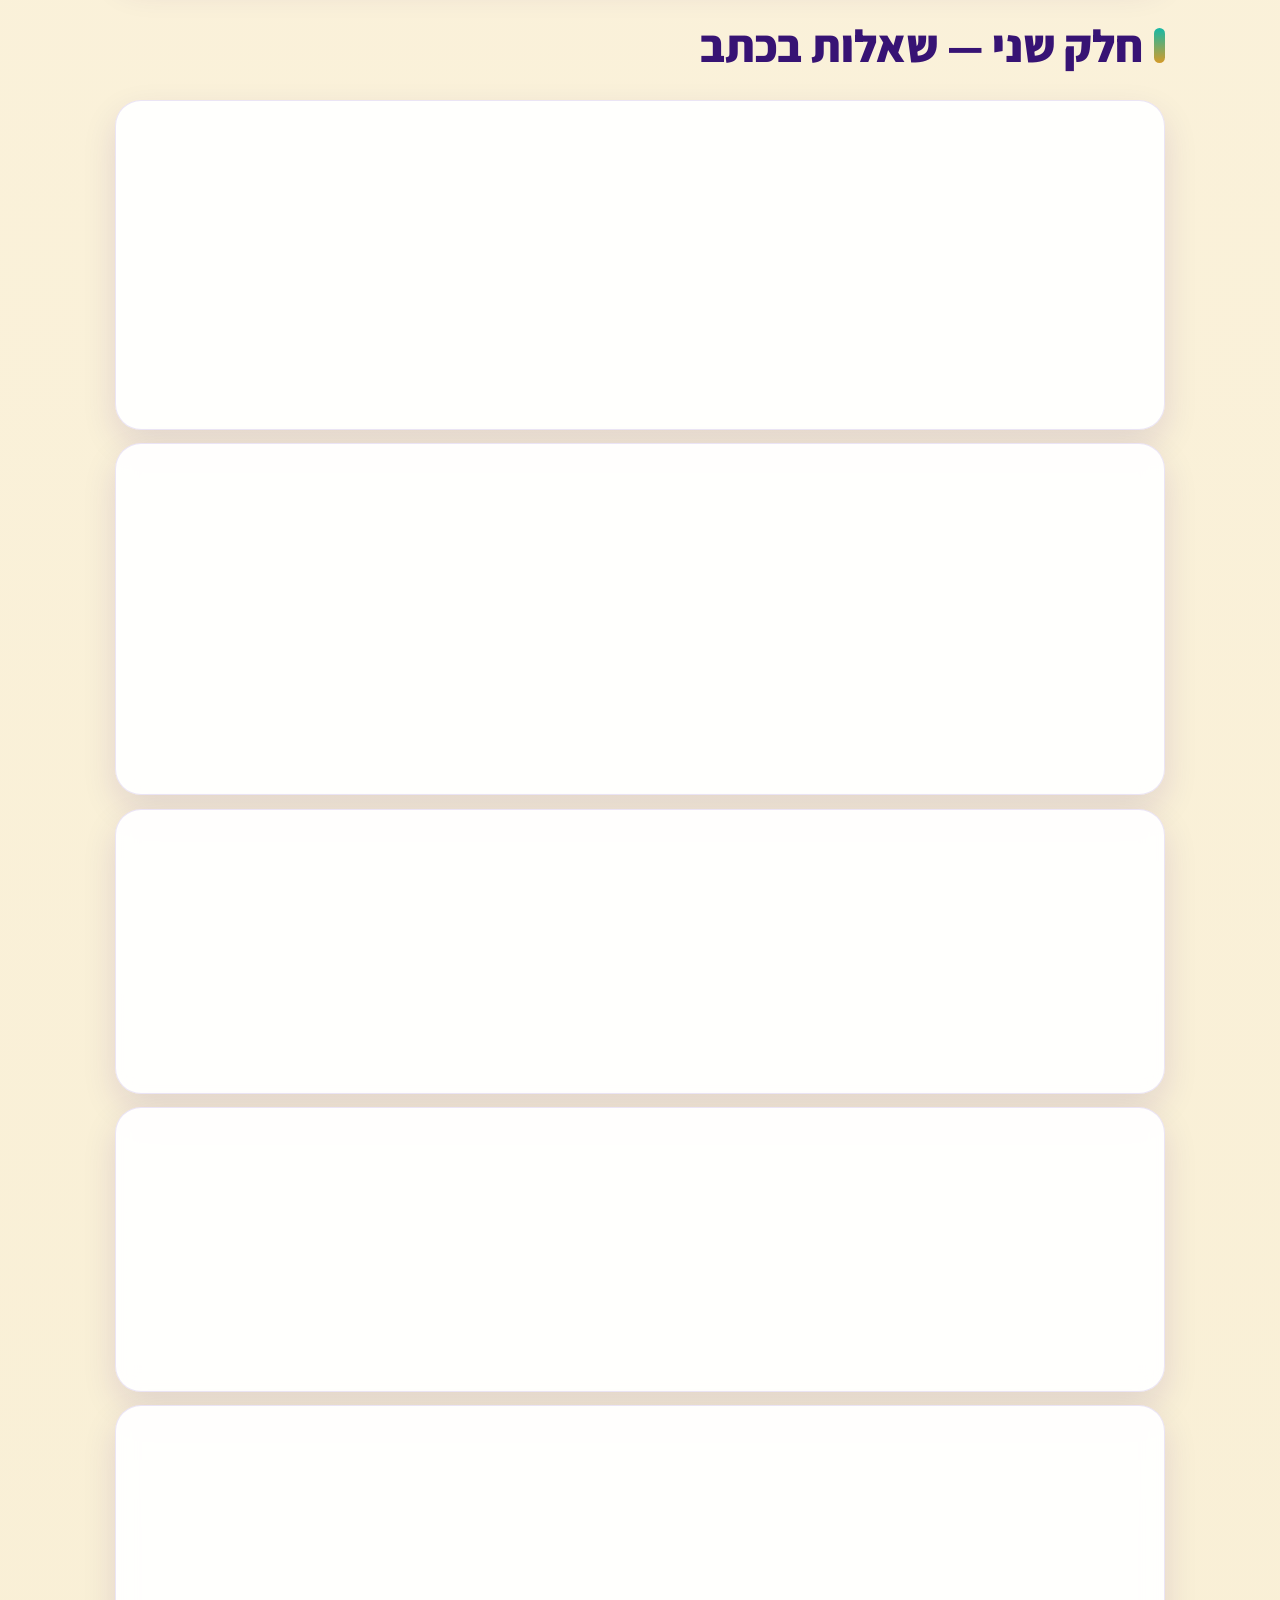
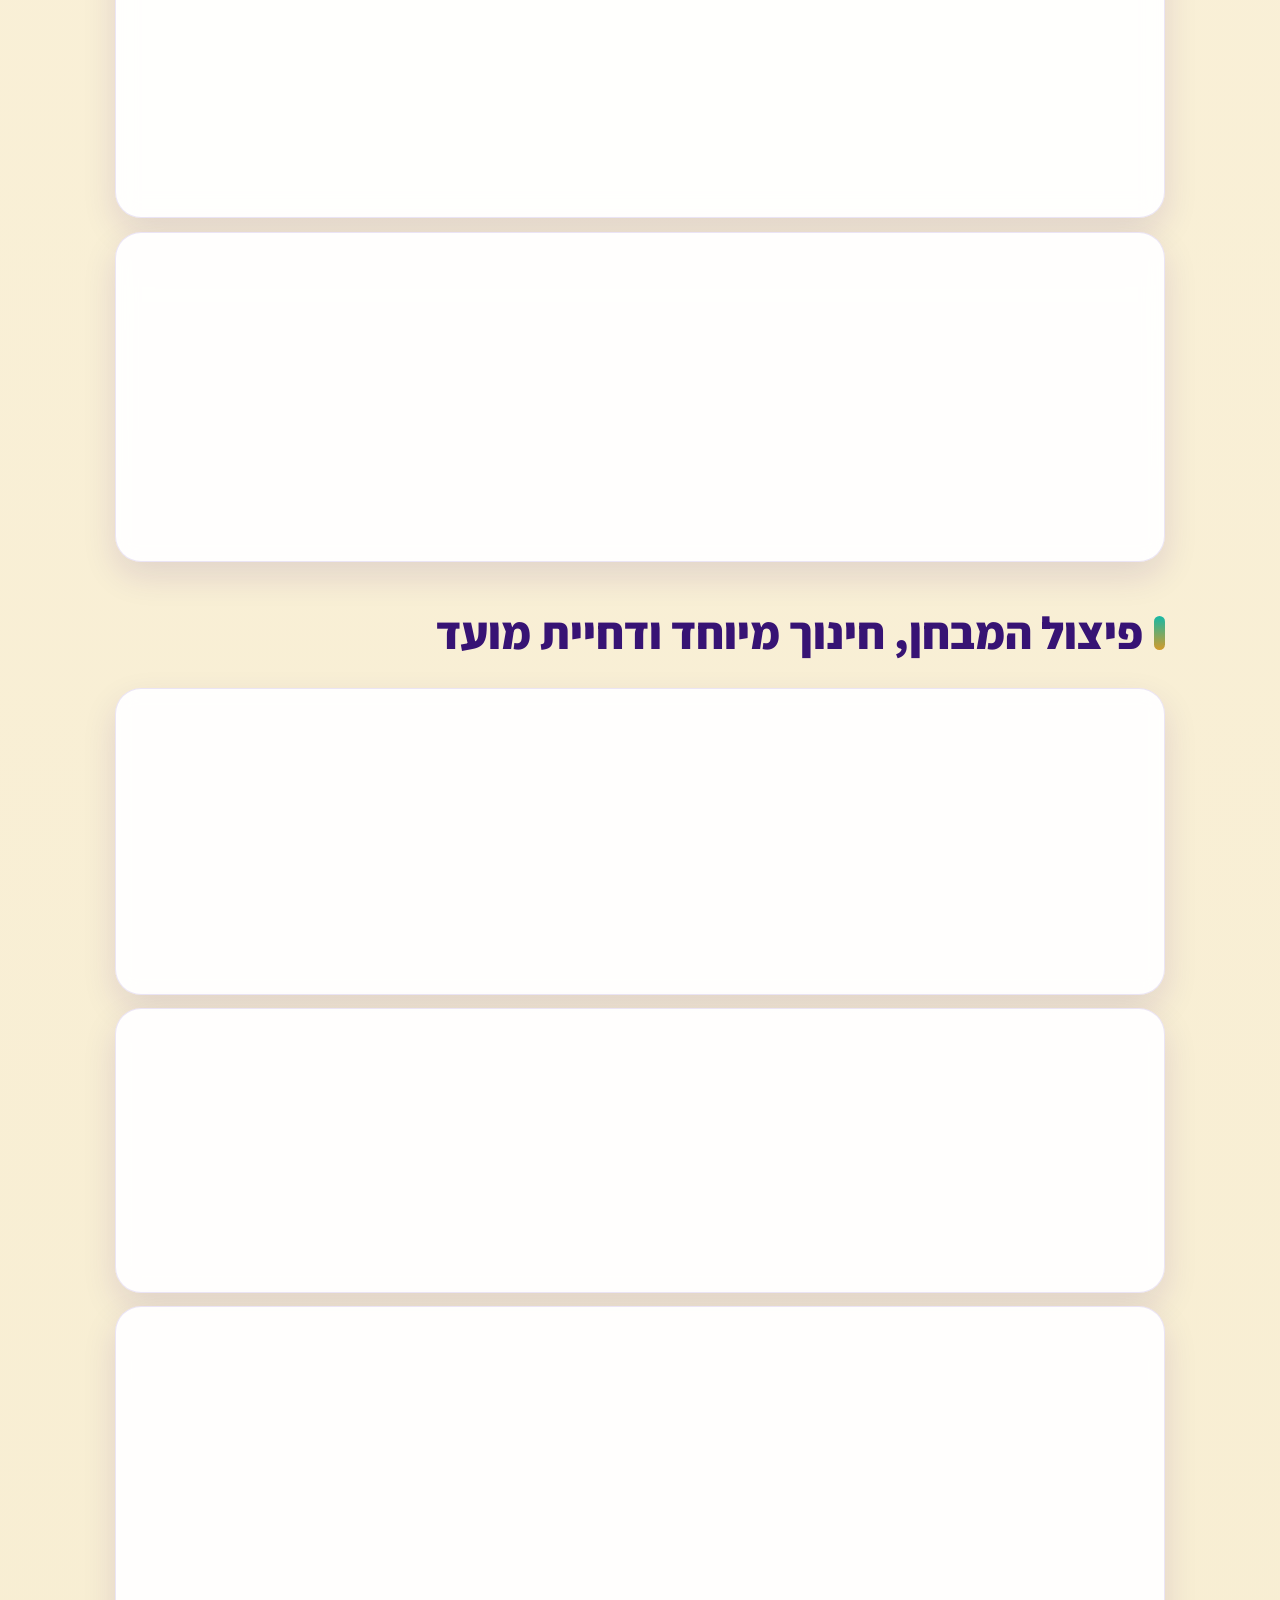
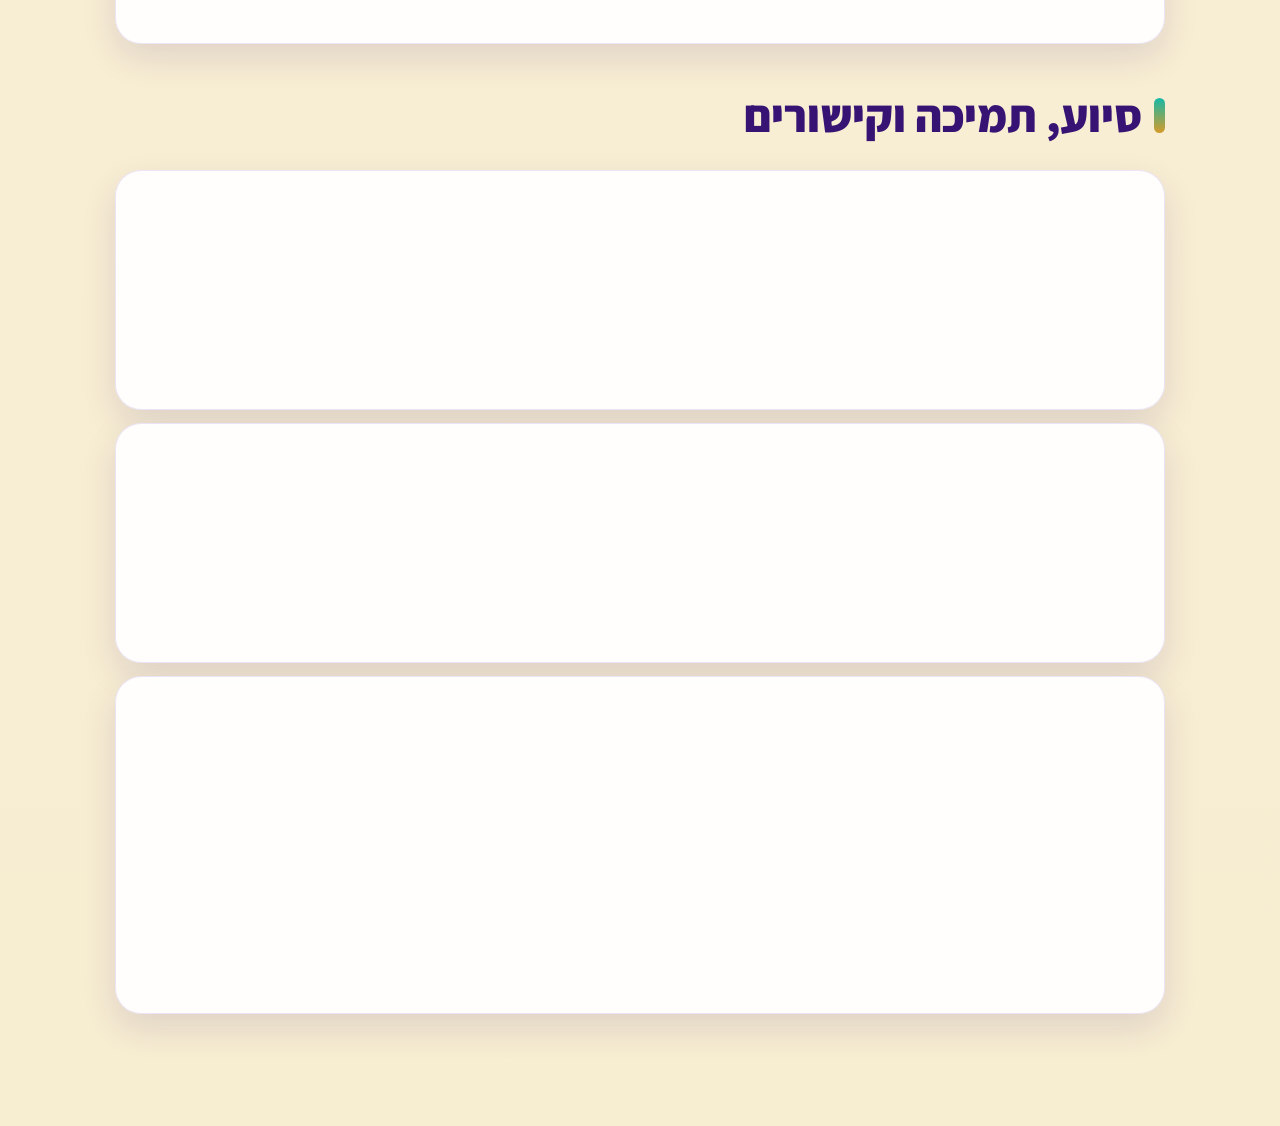
==== commit 4b6cdc6e: "Place live clock below main title" ====
--- a/index.html
+++ b/index.html
@@ -12,14 +12,15 @@
   <link rel="preconnect" href="https://fonts.gstatic.com" crossorigin>
   <link href="https://fonts.googleapis.com/css2?family=Assistant:wght@400;600;700;800;900&family=Heebo:wght@400;600;700;800;900&display=swap" rel="stylesheet">
   <link rel="stylesheet" href="styles.css?v=20260510-live-clock-1">
+  <link rel="stylesheet" href="clock-override.css?v=20260510-live-clock-blue-1">
 </head>
 <body>
   <a id="top"></a>
   <header class="hero">
     <div class="hero__inner">
-      <time id="liveUpdatedClock" class="live-clock" aria-live="polite">מעודכן לתאריך --/--/---- | --:--:--</time>
       <p class="eyebrow">מידע מסונכרן לפי ההנחיות הקובעות</p>
       <h1>שאלות ותשובות לקראת מבחן מפמ״ר בשכבת ז׳</h1>
+      <time id="liveUpdatedClock" class="live-clock" aria-live="polite">מעודכן לתאריך --/--/---- | --:--:--</time>
       <p class="intro">הדף מרכז שאלות ותשובות בנושא מבחן מפמ״ר בשכבת ז׳, בניסוח ברור ומסודר לפי ההנחיות שנמסרו.</p>
     </div>
   </header>
@@ -27,6 +28,6 @@
   <main class="page-wrap" id="content"></main>
   <a class="back-to-top" href="#top" aria-label="חזרה לראש הדף">↑</a>
   <script src="app-clean.js?v=20260510-clean-email-5"></script>
-  <script src="live-clock.js?v=20260510-live-clock-1"></script>
+  <script src="live-clock.js?v=20260510-live-clock-blue-1"></script>
 </body>
 </html>
--- a/styles.css
+++ b/styles.css
@@ -4,4 +4,8 @@
   --purple:#5b2bbf;--purple2:#371374;--blue:#1f4ea3;--turquoise:#16b8a6;--gold:#d49b2a;
   --card:rgba(255,255,255,.94);--shadow:0 14px 34px rgba(55,20,122,.12);--nav-h:4.35rem;
 }
-*{box-sizing:border-box}html{direction:rtl;scroll-behavior:smooth;-webkit-text-size-adjust:100%}body{margin:0;min-height:100vh;direction:rtl;text-align:right;unicode-bidi:plaintext;font-family:"Assistant","Heebo","Noto Sans Hebrew",Arial,sans-serif;color:var(--ink);background:radial-gradient(circle at 100% 0,rgba(91,43,191,.18),transparent 32rem),radial-gradient(circle at 0 12%,rgba(22,184,166,.12),transparent 28rem),linear-gradient(180deg,var(--cream),var(--cream2));line-height:1.75;overflow-x:hidden}.hero{position:relative;overflow:hidden;color:#fff;background:linear-gradient(135deg,var(--purple2),var(--purple));padding:clamp(2.25rem,7vw,4.7rem) max(1rem,env(safe-area-inset-right)) clamp(1.9rem,6vw,4rem) max(1rem,env(safe-area-inset-left))}.hero:before,.hero:after{content:"";position:absolute;border-radius:50%;background:rgba(255,255,255,.13);pointer-events:none}.hero:before{width:18rem;height:18rem;right:-6rem;top:-7rem}.hero:after{width:13rem;height:13rem;left:5%;bottom:-6rem}.hero__inner{position:relative;z-index:1;width:min(1050px,100%);margin:auto}.eyebrow{display:inline-block;margin:0 0 .8rem;padding:.35rem .8rem;border:1px solid rgba(255,255,255,.35);border-radius:999px;color:#fff3c9;font-size:clamp(1rem,2.6vw,1.2rem);font-weight:900}h1{margin:0;color:#fff;font-weight:900;letter-spacing:-.03em;line-height:1.12;font-size:clamp(2rem,7.4vw,4.8rem)}.intro{max-width:850px;margin:1rem 0 0;color:rgba(255,255,255,.92);font-size:clamp(1.12rem,3.25vw,1.6rem);font-weight:700}.topic-nav{position:sticky;top:0;z-index:20;display:grid;grid-template-columns:auto minmax(0,1fr) auto;align-items:center;gap:.45rem;min-height:var(--nav-h);padding:.6rem max(.65rem,calc((100vw - 1050px)/2));background:rgba(255,247,230,.97);border-bottom:1px solid rgba(91,43,191,.16);box-shadow:0 8px 22px rgba(31,22,52,.08);backdrop-filter:blur(12px)}.topic-nav-scroll{display:flex;gap:.52rem;overflow-x:auto;scroll-behavior:smooth;-webkit-overflow-scrolling:touch;scrollbar-width:none;overscroll-behavior-x:contain;scroll-snap-type:x proximity}.topic-nav-scroll::-webkit-scrollbar{display:none}.topic-nav a{flex:0 0 auto;scroll-snap-align:center;text-decoration:none;background:#fff;color:var(--purple2);border:1px solid rgba(91,43,191,.18);border-radius:999px;padding:.62rem 1rem;min-height:2.75rem;display:inline-flex;align-items:center;justify-content:center;font-weight:900;font-size:clamp(.98rem,2.8vw,1.12rem);box-shadow:0 5px 14px rgba(91,43,191,.08);transition:transform .18s ease,background .18s ease,color .18s ease,border-color .18s ease}.topic-nav a:active{transform:scale(.97)}.topic-nav a.active{background:linear-gradient(135deg,var(--purple2),var(--purple));color:#fff;border-color:transparent}.nav-arrow{width:2.85rem;height:2.85rem;border:0;border-radius:999px;background:linear-gradient(135deg,var(--purple2),var(--purple));color:#fff;font-size:1.35rem;font-weight:900;box-shadow:0 8px 20px rgba(91,43,191,.22);cursor:pointer;touch-action:manipulation}.nav-arrow:active{transform:scale(.96)}.nav-arrow:disabled{opacity:.38;filter:grayscale(.25);box-shadow:none}.page-wrap{width:min(1050px,calc(100% - 2rem));margin:0 auto;padding:1.35rem 0 max(5rem,calc(4rem + env(safe-area-inset-bottom)))}.topic-section{scroll-margin-top:calc(var(--nav-h) + .8rem);margin-bottom:2rem}h2{display:flex;align-items:center;gap:.7rem;margin:1.25rem 0 .9rem;color:var(--purple2);font-size:clamp(1.65rem,5vw,2.85rem);font-weight:900}h2:before{content:"";width:.7rem;height:2.15rem;border-radius:999px;background:linear-gradient(180deg,var(--turquoise),var(--gold));flex:0 0 auto}.qa-card{position:relative;margin:.85rem 0;padding:clamp(1.05rem,3.5vw,1.85rem);background:var(--card);border:1px solid rgba(91,43,191,.12);border-radius:26px;box-shadow:var(--shadow);backdrop-filter:blur(10px);content-visibility:auto;contain-intrinsic-size:420px}.qa-card:before{content:"";position:absolute;inset:0 0 auto 0;height:6px;background:linear-gradient(90deg,var(--purple),var(--turquoise),var(--gold));border-radius:26px 26px 0 0}.qa-card h3,.qa-card h4{margin:0;font-size:clamp(1rem,3vw,1.2rem);font-weight:900}.qa-card h3{color:var(--turquoise)}.qa-card h4{margin-top:.9rem;color:var(--gold)}.question{margin:.2rem 0 .7rem;color:var(--purple2);font-size:clamp(1.2rem,3.65vw,1.72rem);font-weight:900;line-height:1.48}.answer{color:var(--ink);font-size:clamp(1.08rem,3.45vw,1.34rem);font-weight:650}.answer p{margin:.48rem 0}.answer p strong{font-weight:900}.answer .highlight{display:inline-block;background:linear-gradient(135deg,rgba(212,155,42,.2),rgba(22,184,166,.18));border:1px solid rgba(212,155,42,.3);border-radius:18px;padding:.38rem .72rem;color:var(--purple2);font-weight:900}.answer ul{margin:.45rem 1.1rem .75rem 0;padding:0 1.1rem 0 0}.answer li{margin:.25rem 0}.contact-list{display:grid;gap:.7rem;margin:.8rem 0 1rem}.contact-list div{display:flex;justify-content:space-between;align-items:center;gap:1rem;background:rgba(91,43,191,.07);border:1px solid rgba(91,43,191,.14);border-radius:18px;padding:.68rem .9rem}.contact-list strong{color:var(--purple2);font-weight:900}.contact-list span{direction:ltr;unicode-bidi:embed;color:var(--blue);font-weight:900}.whatsapp-link,.resource-link{display:inline-flex;align-items:center;gap:.25rem;direction:ltr;unicode-bidi:embed;margin-inline:.18rem;padding:.18rem .58rem;border-radius:999px;text-decoration:none;font-weight:900;min-height:2rem}.whatsapp-link{background:#e8fff3;color:#08783f;border:1px solid rgba(8,120,63,.22)}.whatsapp-link::after{content:"WhatsApp";font-size:.78em}.resource-link{direction:rtl;unicode-bidi:plaintext;background:#eef3ff;color:#173f9a;border:1px solid rgba(23,63,154,.22)}.resource-link::after{content:"↗";font-size:.9em}.back-to-top{position:fixed;left:max(1rem,env(safe-area-inset-left));bottom:max(1rem,env(safe-area-inset-bottom));width:3rem;height:3rem;display:grid;place-items:center;border-radius:50%;background:var(--purple);color:#fff;text-decoration:none;font-size:1.65rem;font-weight:900;box-shadow:0 14px 30px rgba(91,43,191,.32);z-index:30}@media(max-width:760px){:root{--nav-h:4.05rem}.page-wrap{width:min(100% - .9rem,1050px);padding-top:.85rem}.hero{padding:2.25rem .85rem 1.85rem}.qa-card{border-radius:22px;margin:.75rem 0}.qa-card:before{border-radius:22px 22px 0 0}.contact-list div{display:block}.contact-list span{display:block;margin-top:.15rem}.topic-nav{padding:.55rem .48rem;gap:.32rem}.nav-arrow{width:2.5rem;height:2.5rem;font-size:1.15rem}.topic-nav a{padding:.55rem .85rem;min-height:2.55rem}.topic-section{scroll-margin-top:calc(var(--nav-h) + .6rem)}}@media(max-width:420px){h1{font-size:clamp(1.85rem,9vw,2.45rem)}.intro{font-size:1.06rem}.page-wrap{width:calc(100% - .7rem)}.qa-card{padding:1rem .9rem}.question{font-size:1.18rem}.answer{font-size:1.05rem}.back-to-top{width:2.75rem;height:2.75rem}.nav-arrow{width:2.35rem;height:2.35rem}.topic-nav a{font-size:.96rem;padding:.5rem .75rem}}@media(prefers-reduced-motion:reduce){html{scroll-behavior:auto}.topic-nav-scroll{scroll-behavior:auto}.topic-nav a{transition:none}}
+*{box-sizing:border-box}html{direction:rtl;scroll-behavior:smooth;-webkit-text-size-adjust:100%}body{margin:0;min-height:100vh;direction:rtl;text-align:right;unicode-bidi:plaintext;font-family:"Assistant","Heebo","Noto Sans Hebrew",Arial,sans-serif;color:var(--ink);background:radial-gradient(circle at 100% 0,rgba(91,43,191,.18),transparent 32rem),radial-gradient(circle at 0 12%,rgba(22,184,166,.12),transparent 28rem),linear-gradient(180deg,var(--cream),var(--cream2));line-height:1.75;overflow-x:hidden}.hero{position:relative;overflow:hidden;color:#fff;background:linear-gradient(135deg,var(--purple2),var(--purple));padding:clamp(2.25rem,7vw,4.7rem) max(1rem,env(safe-area-inset-right)) clamp(1.9rem,6vw,4rem) max(1rem,env(safe-area-inset-left))}.hero:before,.hero:after{content:"";position:absolute;border-radius:50%;background:rgba(255,255,255,.13);pointer-events:none}.hero:before{width:18rem;height:18rem;right:-6rem;top:-7rem}.hero:after{width:13rem;height:13rem;left:5%;bottom:-6rem}.hero__inner{position:relative;z-index:1;width:min(1050px,100%);margin:auto}.live-clock{display:inline-flex;align-items:center;justify-content:center;margin:0 0 .85rem;padding:.55rem 1rem;border-radius:999px;background:rgba(255,255,255,.16);border:1px solid rgba(255,255,255,.42);box-shadow:0 12px 28px rgba(0,0,0,.16);color:#fff3c9;font-weight:900;font-size:clamp(1.15rem,3.6vw,2.15rem);line-height:1.2;letter-spacing:.01em;direction:rtl;unicode-bidi:plaintext}.eyebrow{display:inline-block;margin:0 0 .8rem;padding:.35rem .8rem;border:1px solid rgba(255,255,255,.35);border-radius:999px;color:#fff3c9;font-size:clamp(1rem,2.6vw,1.2rem);font-weight:900}h1{margin:0;color:#fff;font-weight:900;letter-spacing:-.03em;line-height:1.12;font-size:clamp(2rem,7.4vw,4.8rem)}.intro{max-width:850px;margin:1rem 0 0;color:rgba(255,255,255,.92);font-size:clamp(1.12rem,3.25vw,1.6rem);font-weight:700}.topic-nav{position:sticky;top:0;z-index:20;display:grid;grid-template-columns:auto minmax(0,1fr) auto;align-items:center;gap:.45rem;min-height:var(--nav-h);padding:.6rem max(.65rem,calc((100vw - 1050px)/2));background:rgba(255,247,230,.97);border-bottom:1px solid rgba(91,43,191,.16);box-shadow:0 8px 22px rgba(31,22,52,.08);backdrop-filter:blur(12px)}.topic-nav-scroll{display:flex;gap:.52rem;overflow-x:auto;scroll-behavior:smooth;-webkit-overflow-scrolling:touch;scrollbar-width:none;overscroll-behavior-x:contain;scroll-snap-type:x proximity}.topic-nav-scroll::-webkit-scrollbar{display:none}.topic-nav a{flex:0 0 auto;scroll-snap-align:center;text-decoration:none;background:#fff;color:var(--purple2);border:1px solid rgba(91,43,191,.18);border-radius:999px;padding:.62rem 1rem;min-height:2.75rem;display:inline-flex;align-items:center;justify-content:center;font-weight:900;font-size:clamp(.98rem,2.8vw,1.12rem);box-shadow:0 5px 14px rgba(91,43,191,.08);transition:transform .18s ease,background .18s ease,color .18s ease,border-color .18s ease}.topic-nav a:active{transform:scale(.97)}.topic-nav a.active{background:linear-gradient(135deg,var(--purple2),var(--purple));color:#fff;border-color:transparent}.nav-arrow{width:2.85rem;height:2.85rem;border:0;border-radius:999px;background:linear-gradient(135deg,var(--purple2),var(--purple));color:#fff;font-size:1.35rem;font-weight:900;box-shadow:0 8px 20px rgba(91,43,191,.22);cursor:pointer;touch-action:manipulation}.nav-arrow:active{transform:scale(.96)}.nav-arrow:disabled{opacity:.38;filter:grayscale(.25);box-shadow:none}.page-wrap{width:min(1050px,calc(100% - 2rem));margin:0 auto;padding:1.35rem 0 max(5rem,calc(4rem + env(safe-area-inset-bottom)))}.topic-section{scroll-margin-top:calc(var(--nav-h) + .8rem);margin-bottom:2rem}h2{display:flex;align-items:center;gap:.7rem;margin:1.25rem 0 .9rem;color:var(--purple2);font-size:clamp(1.65rem,5vw,2.85rem);font-weight:900}h2:before{content:"";width:.7rem;height:2.15rem;border-radius:999px;background:linear-gradient(180deg,var(--turquoise),var(--gold));flex:0 0 auto}.qa-card{position:relative;margin:.85rem 0;padding:clamp(1.05rem,3.5vw,1.85rem);background:var(--card);border:1px solid rgba(91,43,191,.12);border-radius:26px;box-shadow:var(--shadow);backdrop-filter:blur(10px);content-visibility:auto;contain-intrinsic-size:420px}.qa-card:before{content:"";position:absolute;inset:0 0 auto 0;height:6px;background:linear-gradient(90deg,var(--purple),var(--turquoise),var(--gold));border-radius:26px 26px 0 0}.qa-card h3,.qa-card h4{margin:0;font-size:clamp(1rem,3vw,1.2rem);font-weight:900}.qa-card h3{color:var(--turquoise)}.qa-card h4{margin-top:.9rem;color:var(--gold)}.question{margin:.2rem 0 .7rem;color:var(--purple2);font-size:clamp(1.2rem,3.65vw,1.72rem);font-weight:900;line-height:1.48}.answer{color:var(--ink);font-size:clamp(1.08rem,3.45vw,1.34rem);font-weight:650}.answer p{margin:.48rem 0}.answer p strong{font-weight:900}.answer .highlight{display:inline-block;background:linear-gradient(135deg,rgba(212,155,42,.2),rgba(22,184,166,.18));border:1px solid rgba(212,155,42,.3);border-radius:18px;padding:.38rem .72rem;color:var(--purple2);font-weight:900}.answer ul{margin:.45rem 1.1rem .75rem 0;padding:0 1.1rem 0 0}.answer li{margin:.25rem 0}.contact-list{display:grid;gap:.7rem;margin:.8rem 0 1rem}.contact-list div{display:flex;justify-content:space-between;align-items:center;gap:1rem;background:rgba(91,43,191,.07);border:1px solid rgba(91,43,191,.14);border-radius:18px;padding:.68rem .9rem}.contact-list strong{color:var(--purple2);font-weight:900}.contact-list span{direction:ltr;unicode-bidi:embed;color:var(--blue);font-weight:900}.whatsapp-link,.resource-link{display:inline-flex;align-items:center;gap:.25rem;direction:ltr;unicode-bidi:embed;margin-inline:.18rem;padding:.18rem .58rem;border-radius:999px;text-decoration:none;font-weight:900;min-height:2rem}.whatsapp-link{background:#e8fff3;color:#08783f;border:1px solid rgba(8,120,63,.22)}.whatsapp-link::after{content:"WhatsApp";font-size:.78em}.resource-link{direction:rtl;unicode-bidi:plaintext;background:#eef3ff;color:#173f9a;border:1px solid rgba(23,63,154,.22)}.resource-link::after{content:"↗";font-size:.9em}.back-to-top{position:fixed;left:max(1rem,env(safe-area-inset-left));bottom:max(1rem,env(safe-area-inset-bottom));width:3rem;height:3rem;display:grid;place-items:center;border-radius:50%;background:var(--purple);color:#fff;text-decoration:none;font-size:1.65rem;font-weight:900;box-shadow:0 14px 30px rgba(91,43,191,.32);z-index:30}@media(max-width:760px){:root{--nav-h:4.05rem}.page-wrap{width:min(100% - .9rem,1050px);padding-top:.85rem}.hero{padding:2.25rem .85rem 1.85rem}.live-clock{display:flex;width:100%;font-size:clamp(1.08rem,5.2vw,1.55rem);border-radius:22px;text-align:center}.qa-card{border-radius:22px;margin:.75rem 0}.qa-card:before{border-radius:22px 22px 0 0}.contact-list div{display:block}.contact-list span{display:block;margin-top:.15rem}.topic-nav{padding:.55rem .48rem;gap:.32rem}.nav-arrow{width:2.5rem;height:2.5rem;font-size:1.15rem}.topic-nav a{padding:.55rem .85rem;min-height:2.55rem}.topic-section{scroll-margin-top:calc(var(--nav-h) + .6rem)}}@media(max-width:420px){h1{font-size:clamp(1.85rem,9vw,2.45rem)}.intro{font-size:1.06rem}.page-wrap{width:calc(100% - .7rem)}.qa-card{padding:1rem .9rem}.question{font-size:1.18rem}.answer{font-size:1.05rem}.back-to-top{width:2.75rem;height:2.75rem}.nav-arrow{width:2.35rem;height:2.35rem}.topic-nav a{font-size:.96rem;padding:.5rem .75rem}}@media(prefers-reduced-motion:reduce){html{scroll-behavior:auto}.topic-nav-scroll{scroll-behavior:auto}.topic-nav a{transition:none}}
+
+.qa-link-actions{display:inline-flex;align-items:center;gap:.35rem;flex-wrap:wrap;margin-inline:.25rem}
+.copy-link-btn{display:inline-flex;align-items:center;justify-content:center;border:1px solid rgba(91,43,191,.22);border-radius:999px;background:#fff;color:#371374;font:inherit;font-size:.86em;font-weight:900;min-height:2rem;padding:.18rem .62rem;cursor:pointer;box-shadow:0 4px 12px rgba(91,43,191,.08)}
+.copy-link-btn:active{transform:scale(.97)}
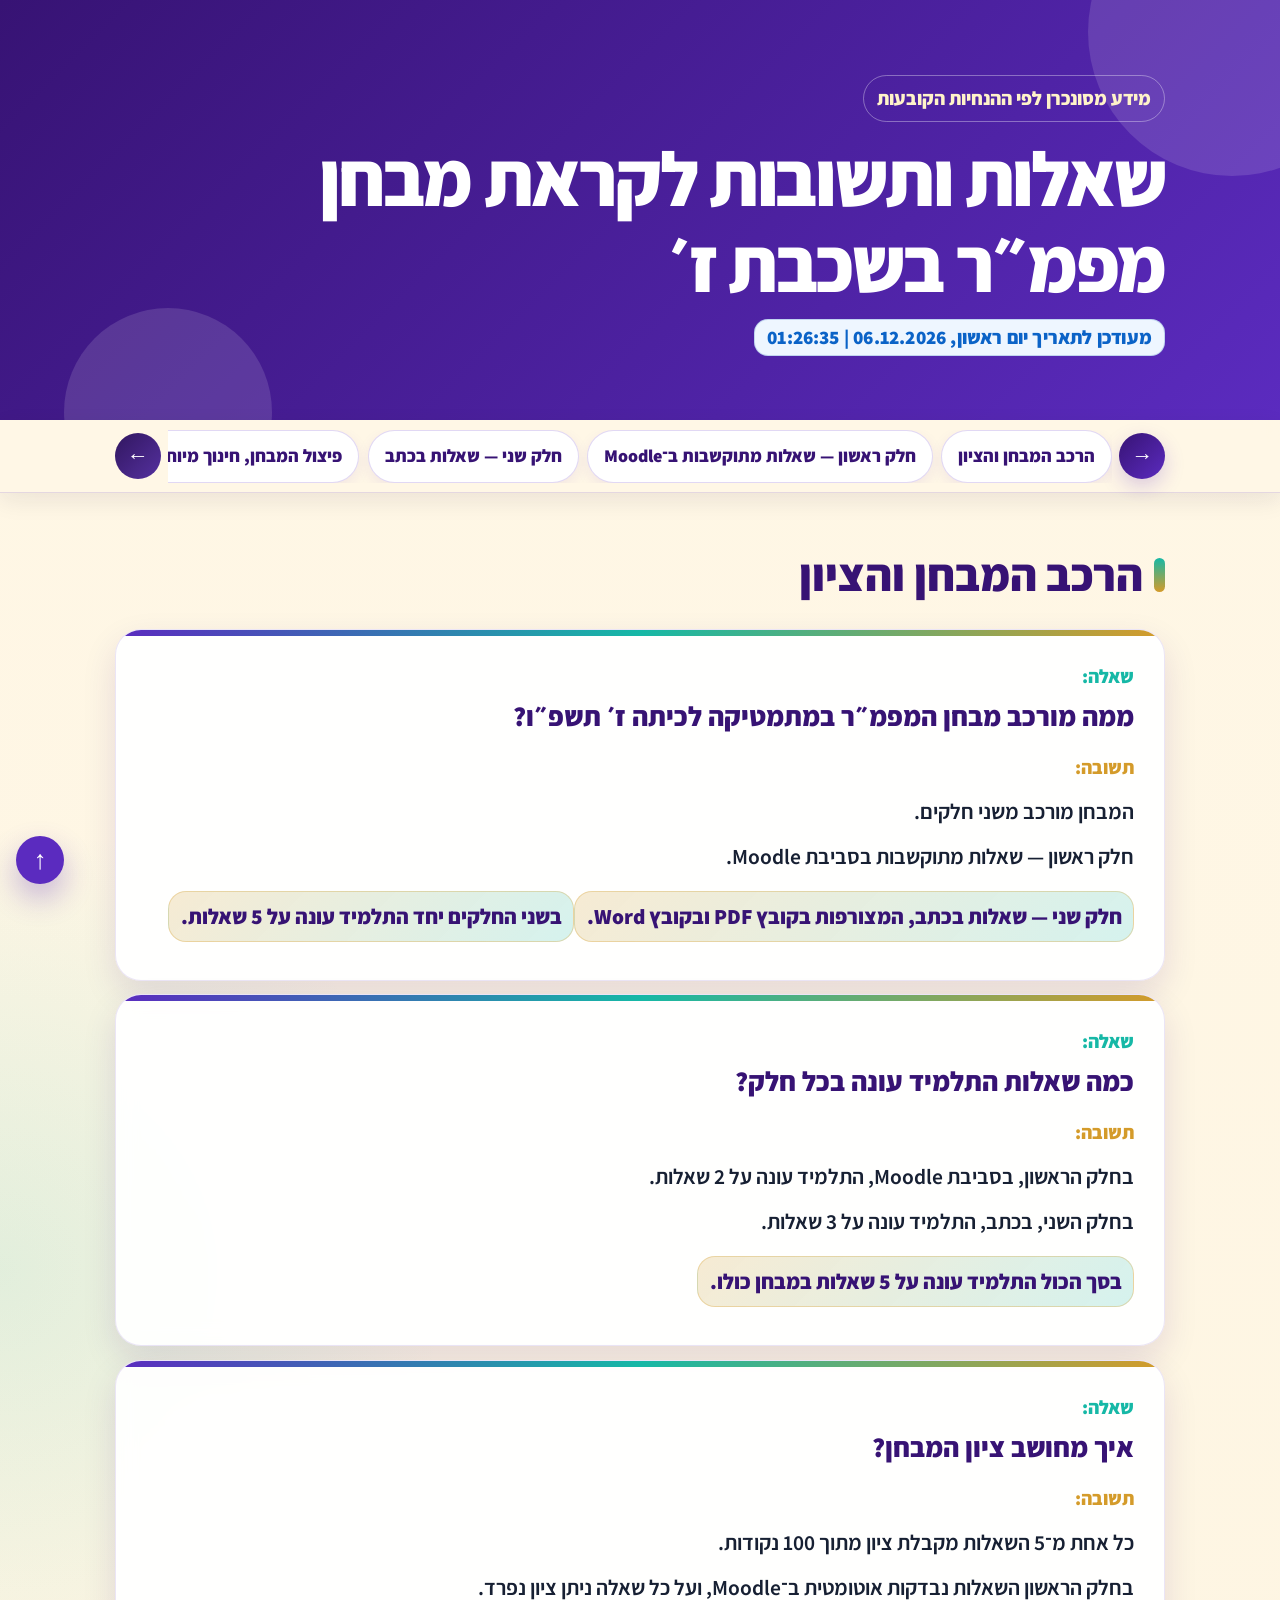
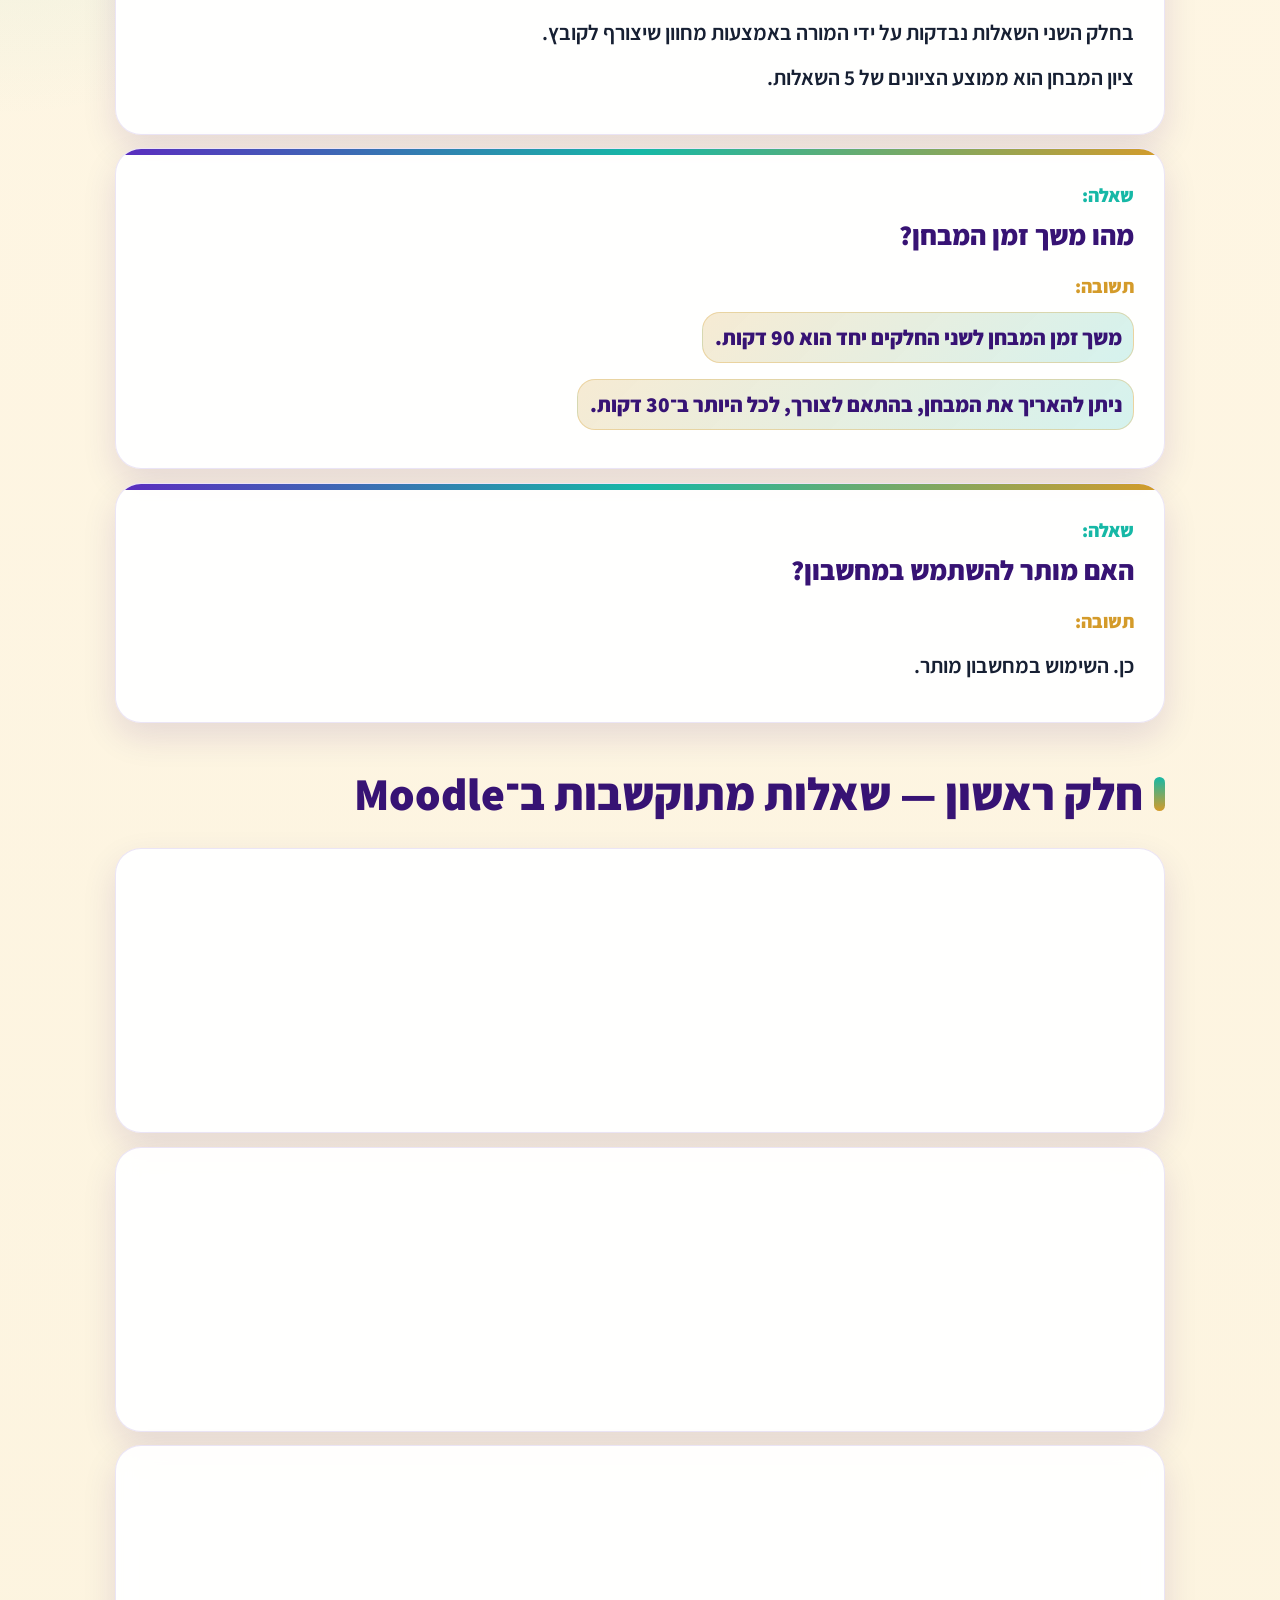
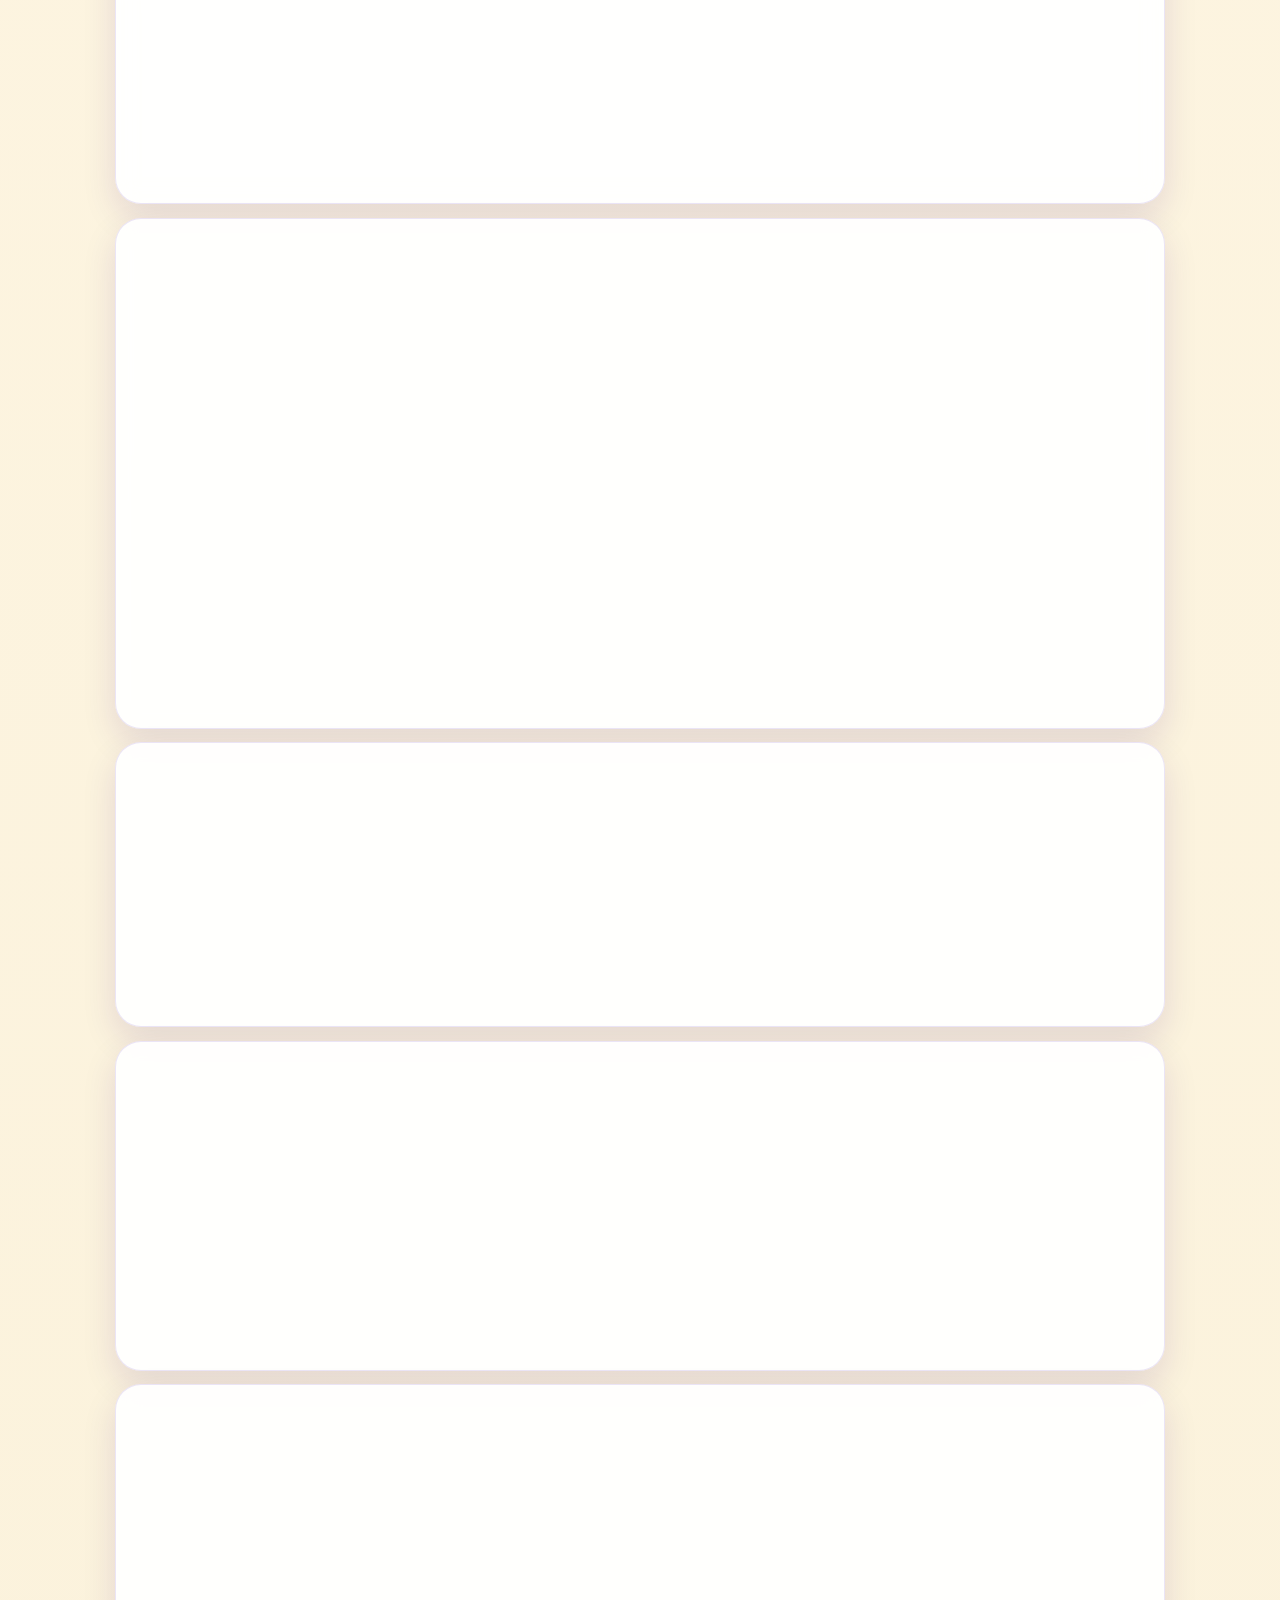
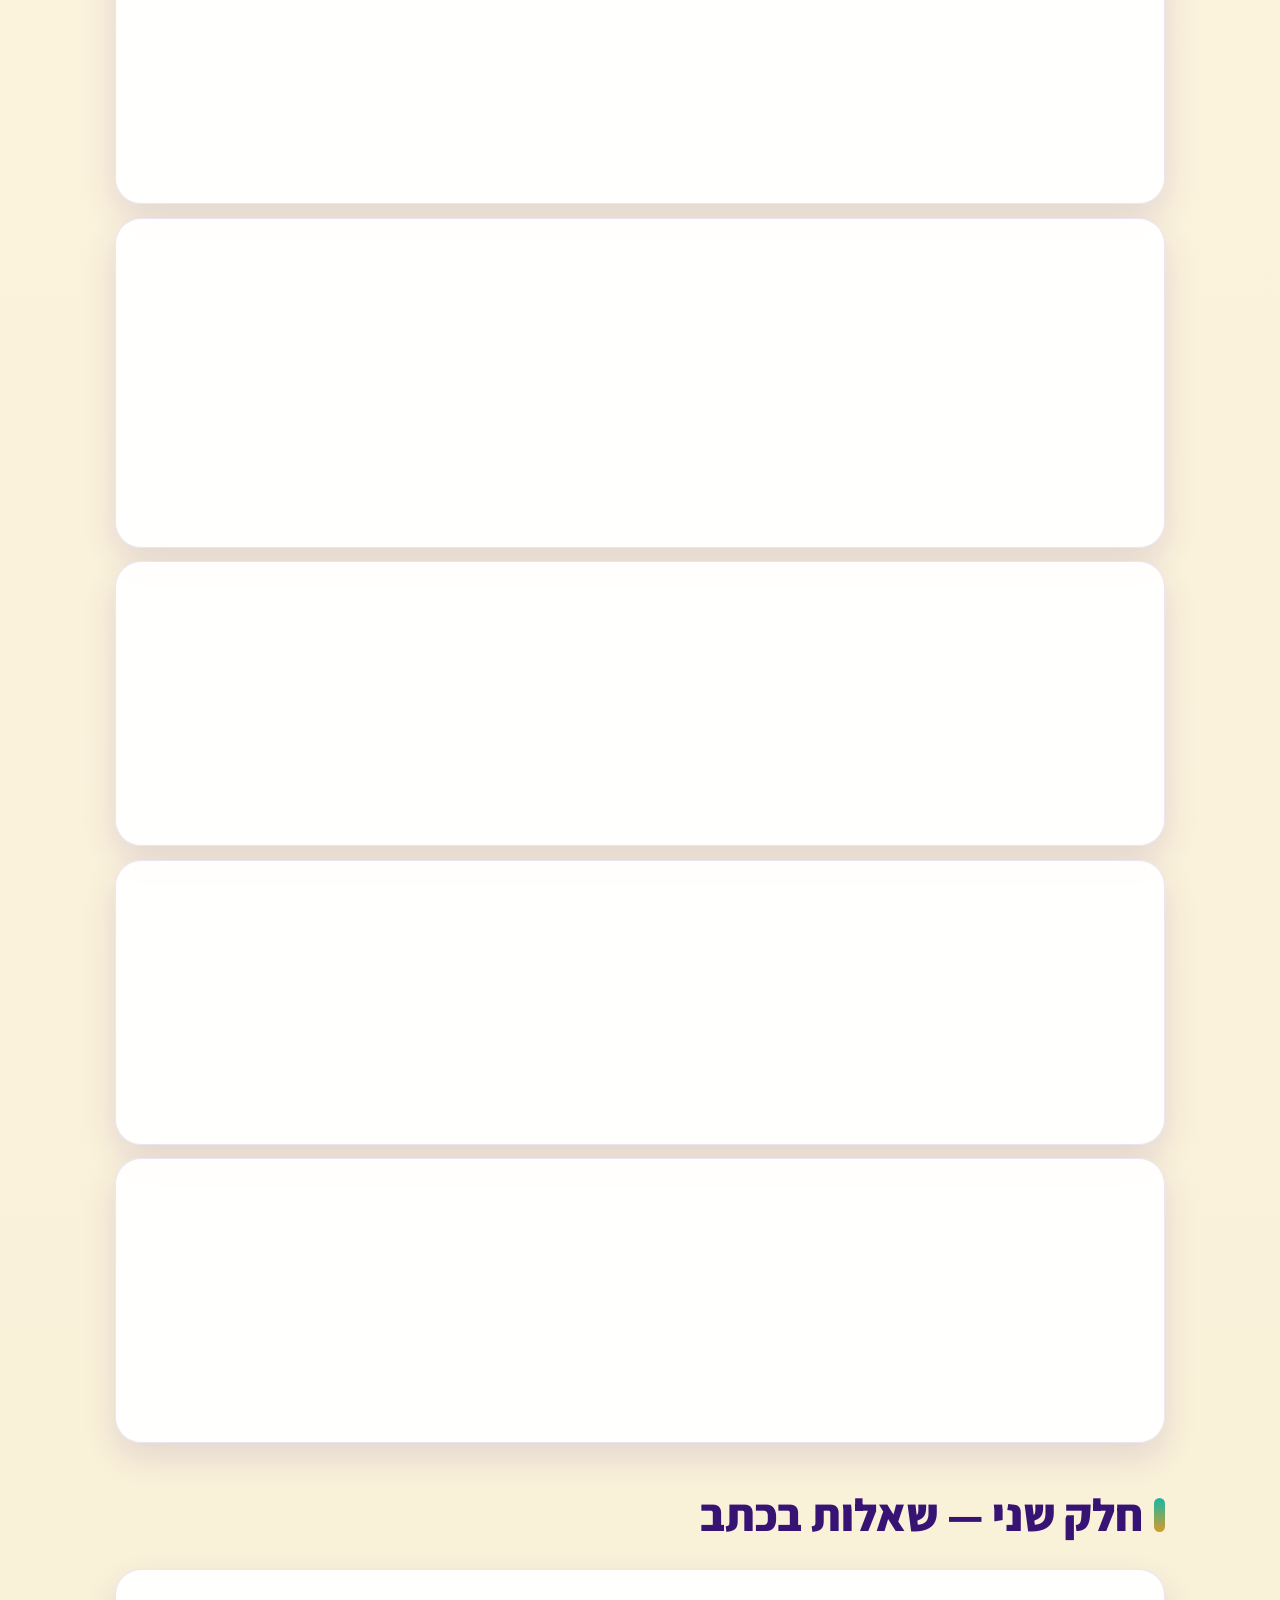
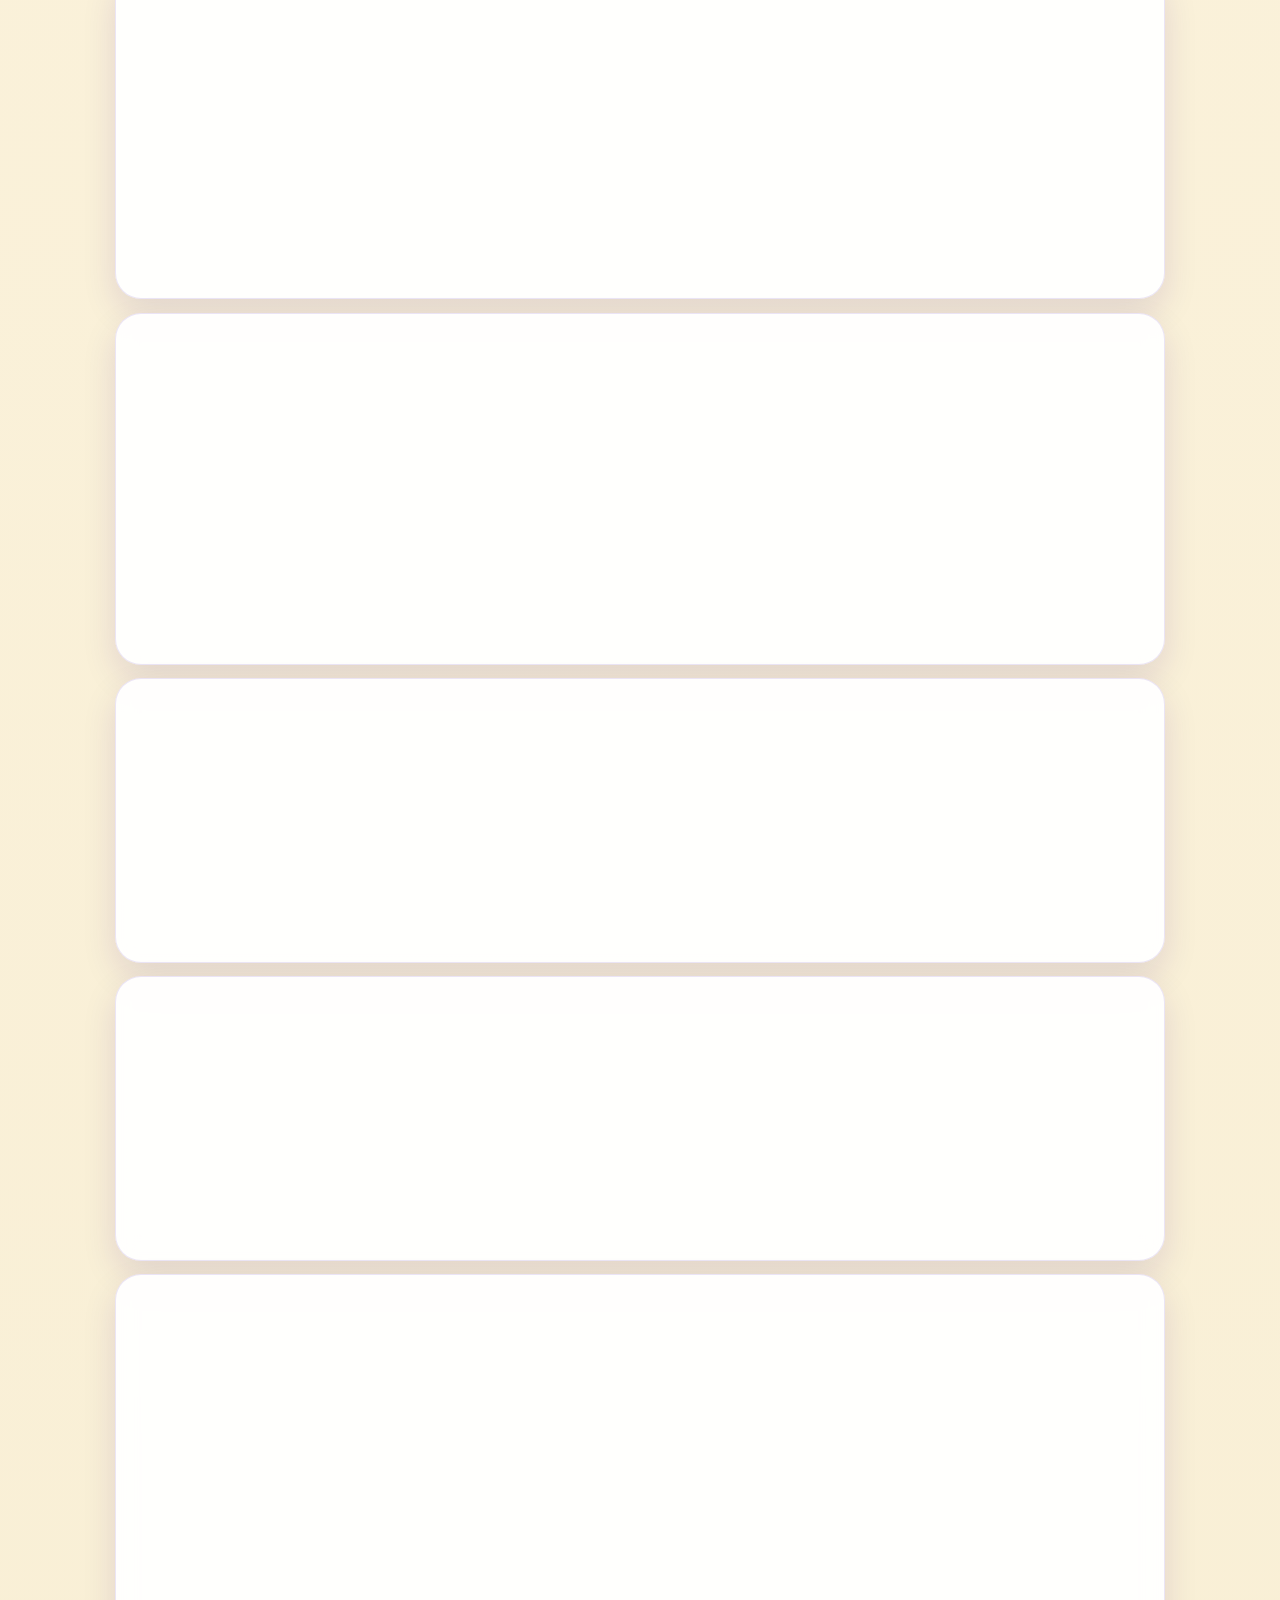
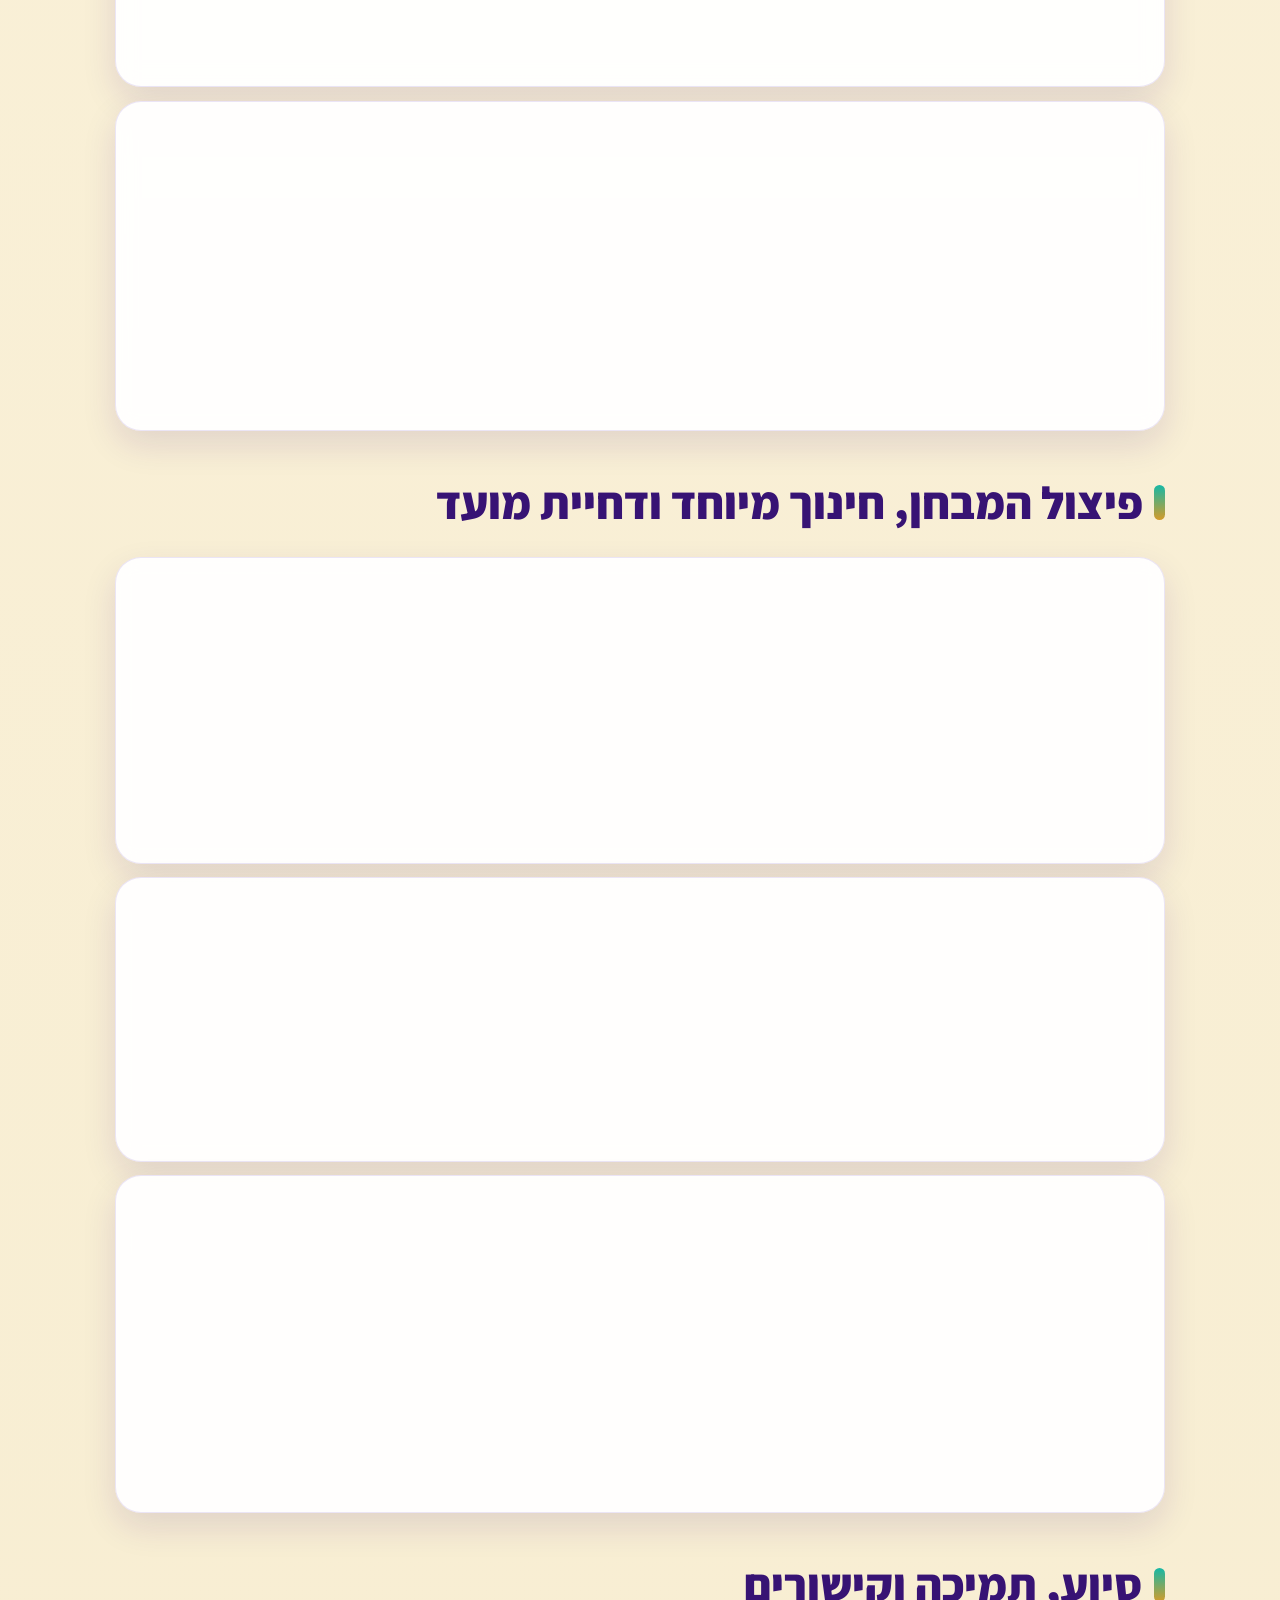
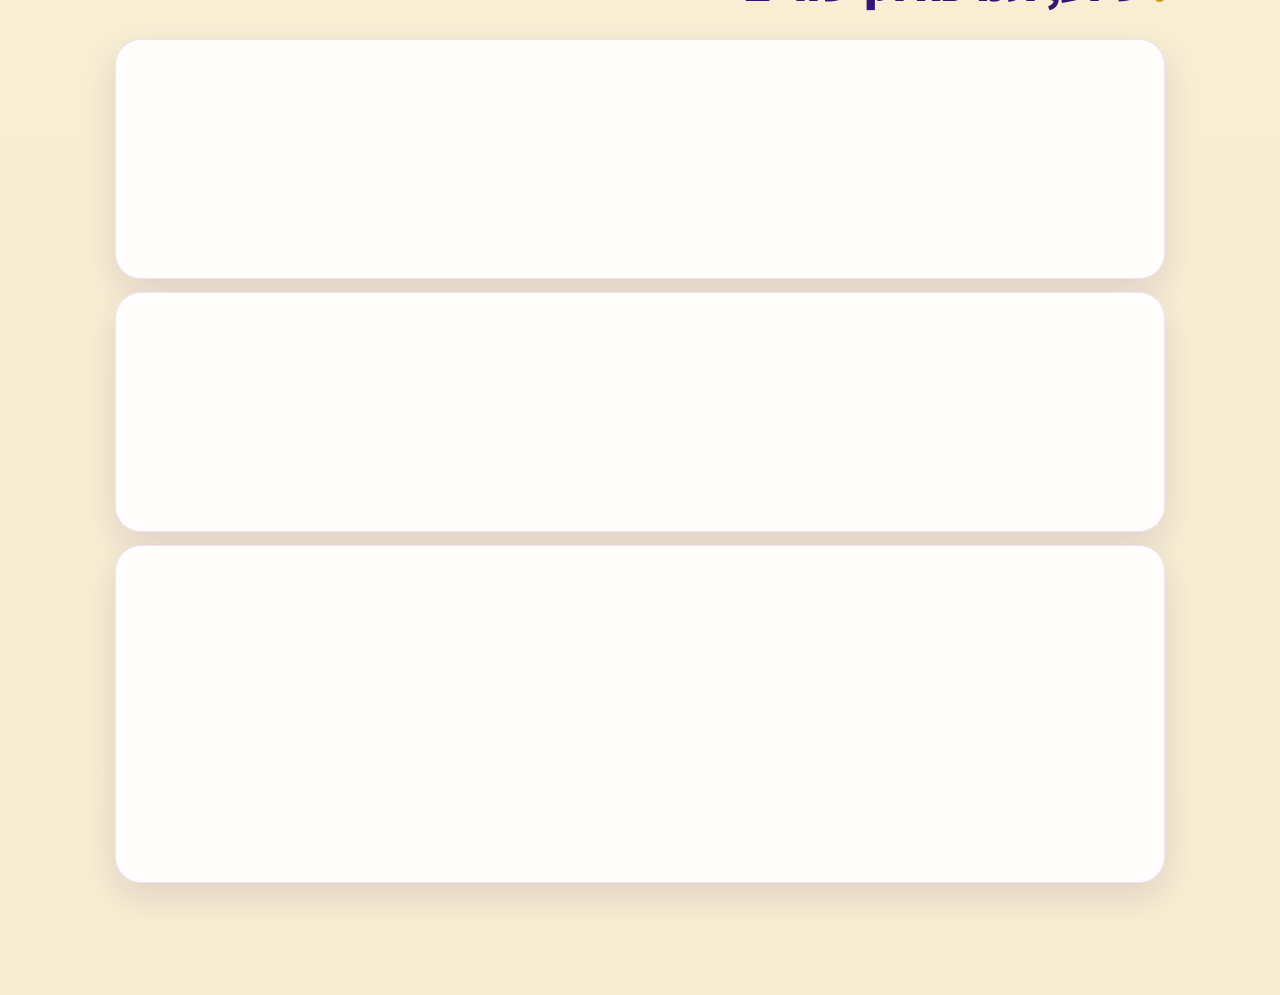
==== commit 65e42f5f: "Remove intro sentence from hero" ====
--- a/index.html
+++ b/index.html
@@ -12,7 +12,7 @@
   <link rel="preconnect" href="https://fonts.gstatic.com" crossorigin>
   <link href="https://fonts.googleapis.com/css2?family=Assistant:wght@400;600;700;800;900&family=Heebo:wght@400;600;700;800;900&display=swap" rel="stylesheet">
   <link rel="stylesheet" href="styles.css?v=20260510-live-clock-1">
-  <link rel="stylesheet" href="clock-override.css?v=20260510-live-clock-blue-1">
+  <link rel="stylesheet" href="clock-override.css?v=20260510-live-clock-blue-2">
 </head>
 <body>
   <a id="top"></a>
@@ -21,13 +21,12 @@
       <p class="eyebrow">מידע מסונכרן לפי ההנחיות הקובעות</p>
       <h1>שאלות ותשובות לקראת מבחן מפמ״ר בשכבת ז׳</h1>
       <time id="liveUpdatedClock" class="live-clock" aria-live="polite">מעודכן לתאריך --/--/---- | --:--:--</time>
-      <p class="intro">הדף מרכז שאלות ותשובות בנושא מבחן מפמ״ר בשכבת ז׳, בניסוח ברור ומסודר לפי ההנחיות שנמסרו.</p>
     </div>
   </header>
   <nav class="topic-nav" id="topicNav" aria-label="ניווט לפי נושאים"></nav>
   <main class="page-wrap" id="content"></main>
   <a class="back-to-top" href="#top" aria-label="חזרה לראש הדף">↑</a>
   <script src="app-clean.js?v=20260510-clean-email-5"></script>
-  <script src="live-clock.js?v=20260510-live-clock-blue-1"></script>
+  <script src="live-clock.js?v=20260510-live-clock-blue-2"></script>
 </body>
 </html>
--- a/clock-override.css
+++ b/clock-override.css
@@ -0,0 +1,25 @@
+.hero .live-clock{
+  display:block;
+  width:fit-content;
+  max-width:100%;
+  margin:.75rem 0 0;
+  padding:.35rem .75rem;
+  border-radius:14px;
+  background:#eef6ff;
+  border:1px solid rgba(30,90,180,.22);
+  box-shadow:none;
+  color:#0b63c7;
+  font-weight:900;
+  font-size:clamp(.95rem,2.7vw,1.2rem);
+  line-height:1.25;
+  text-align:right;
+  direction:rtl;
+  unicode-bidi:plaintext;
+}
+@media(max-width:760px){
+  .hero .live-clock{
+    width:fit-content;
+    font-size:clamp(.9rem,4.1vw,1.05rem);
+    border-radius:12px;
+  }
+}
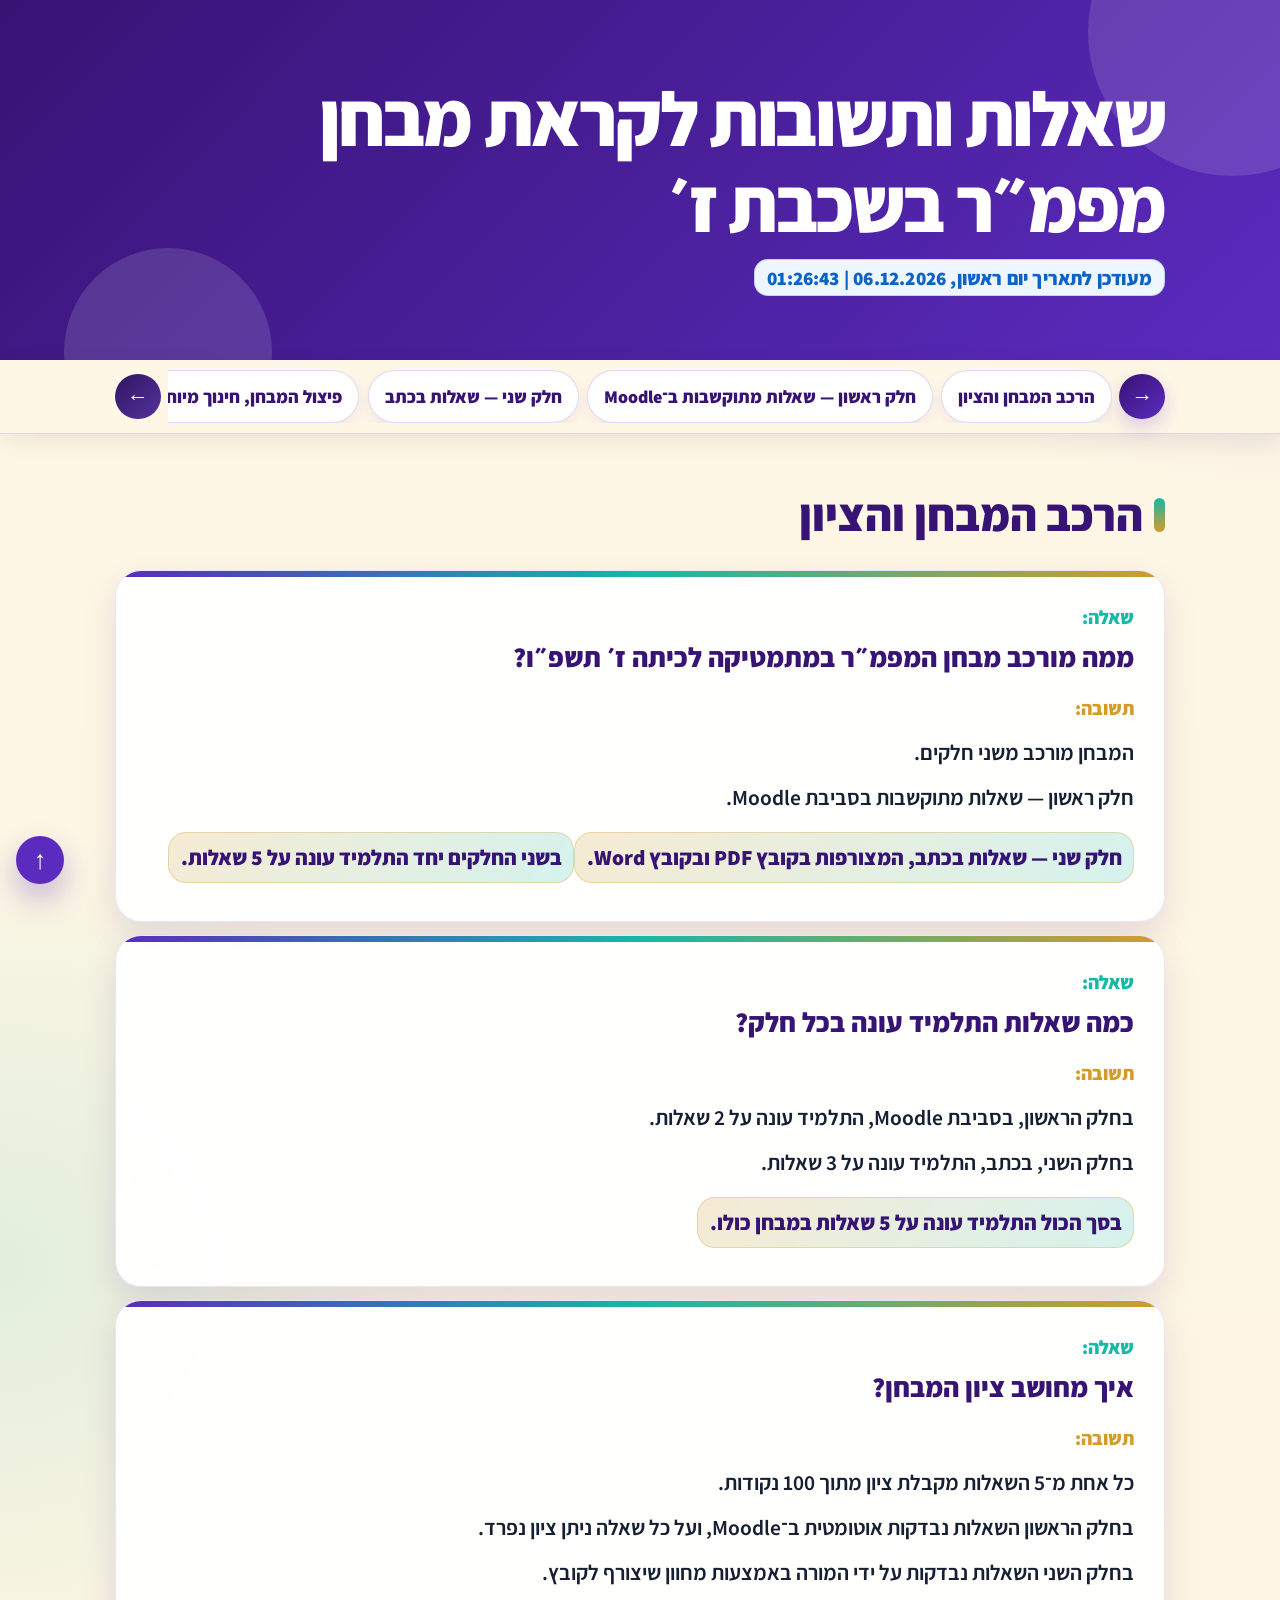
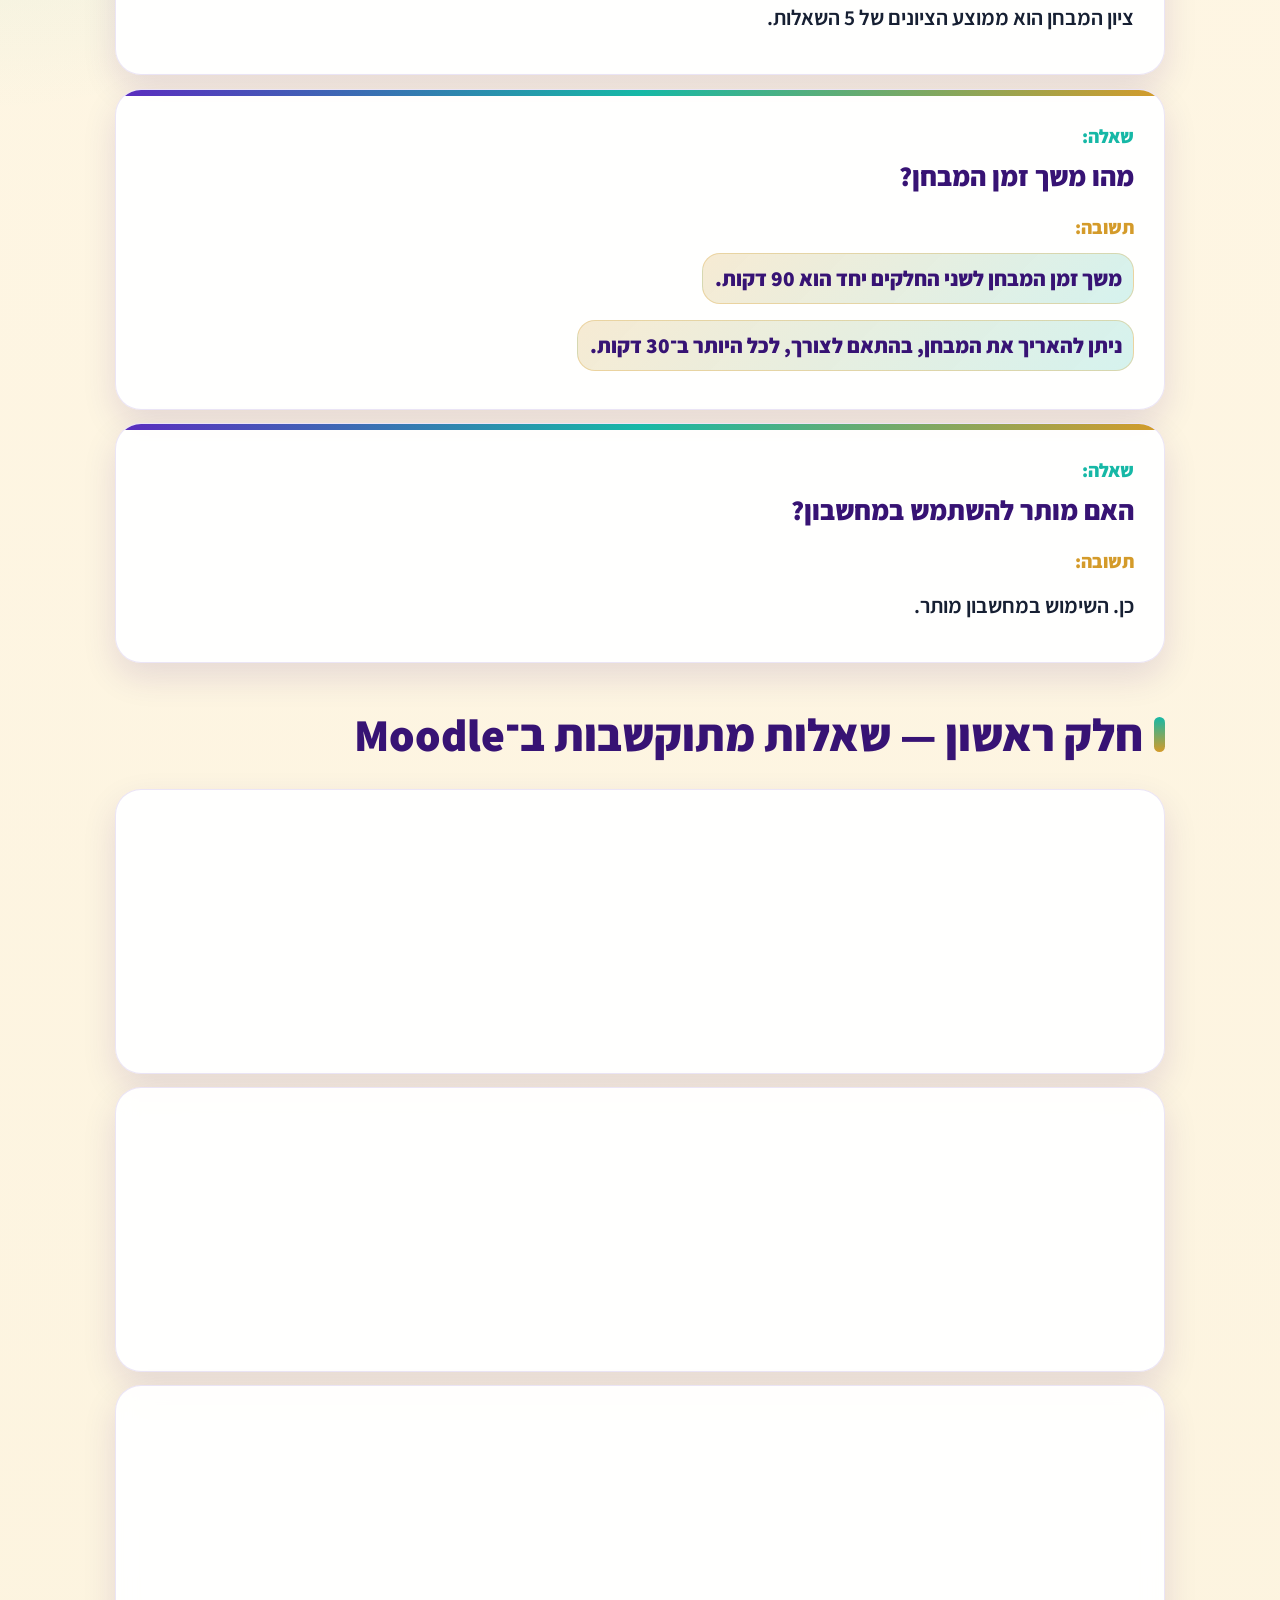
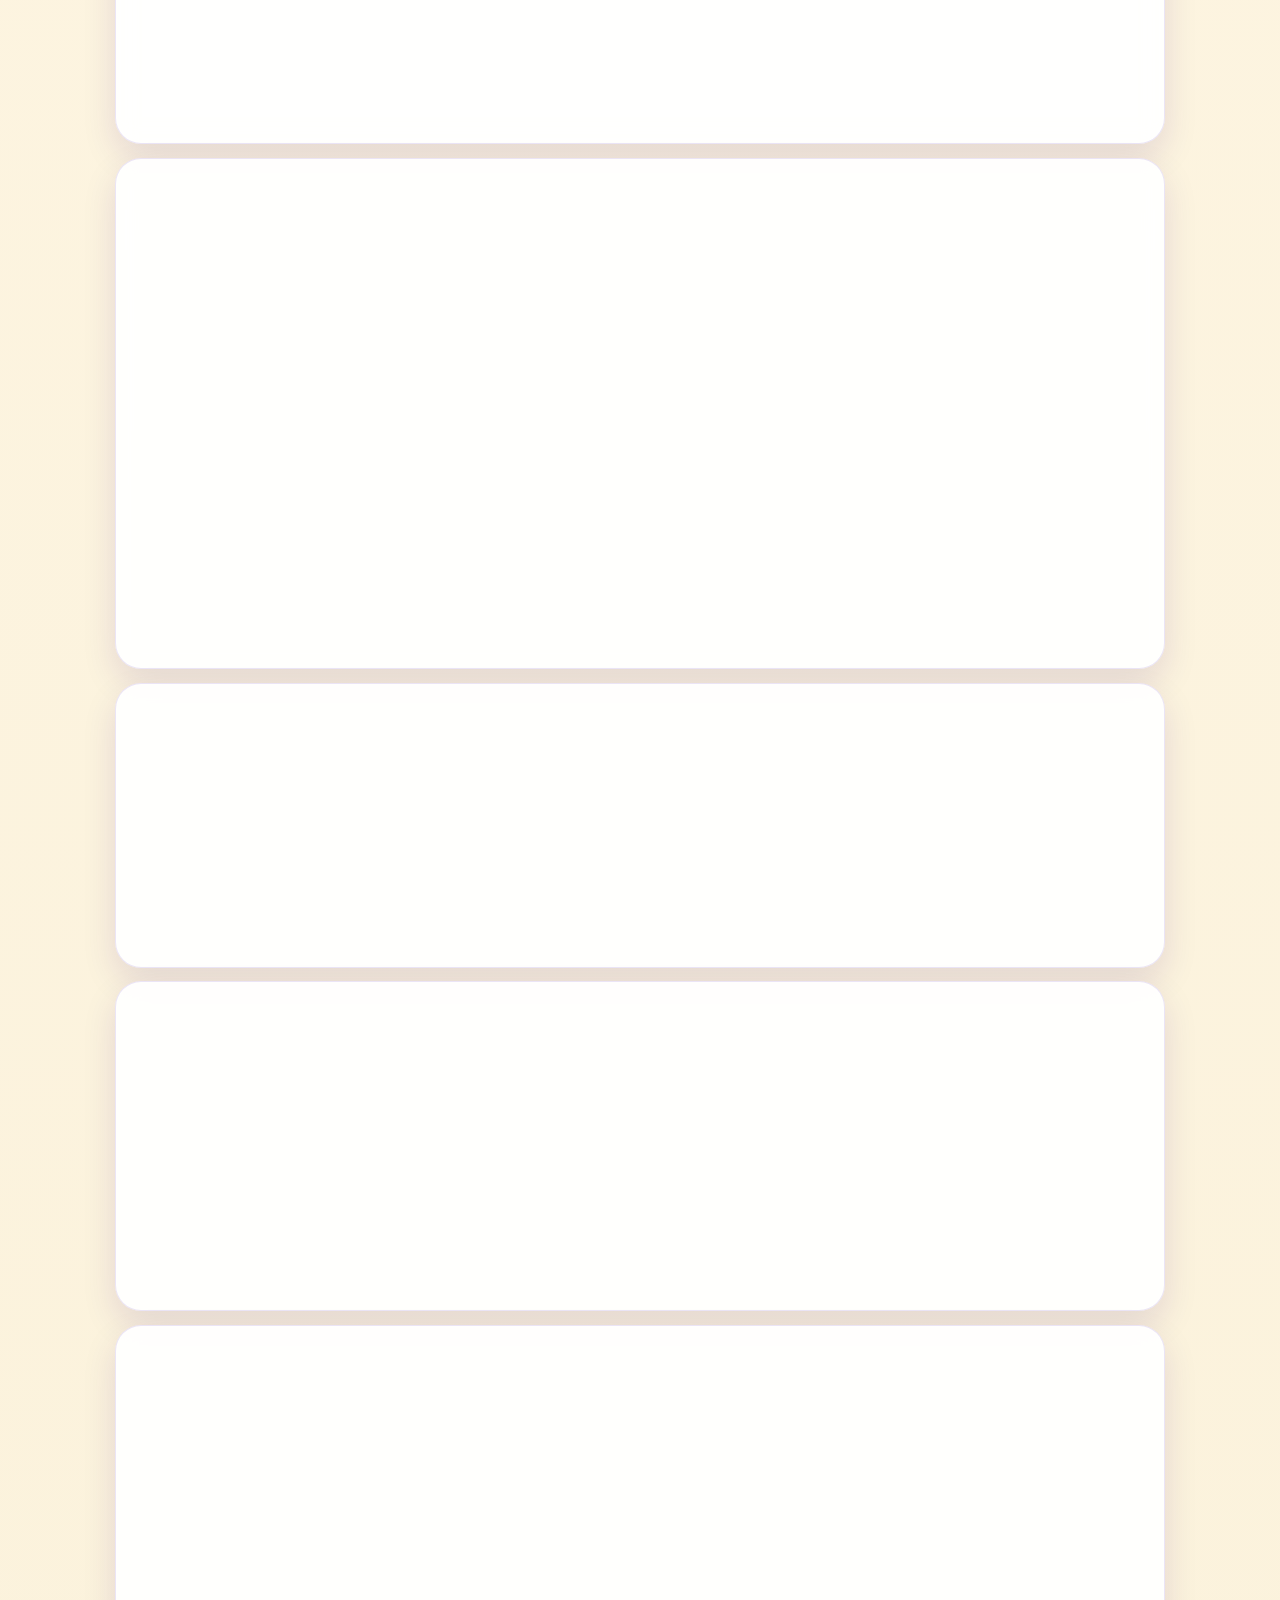
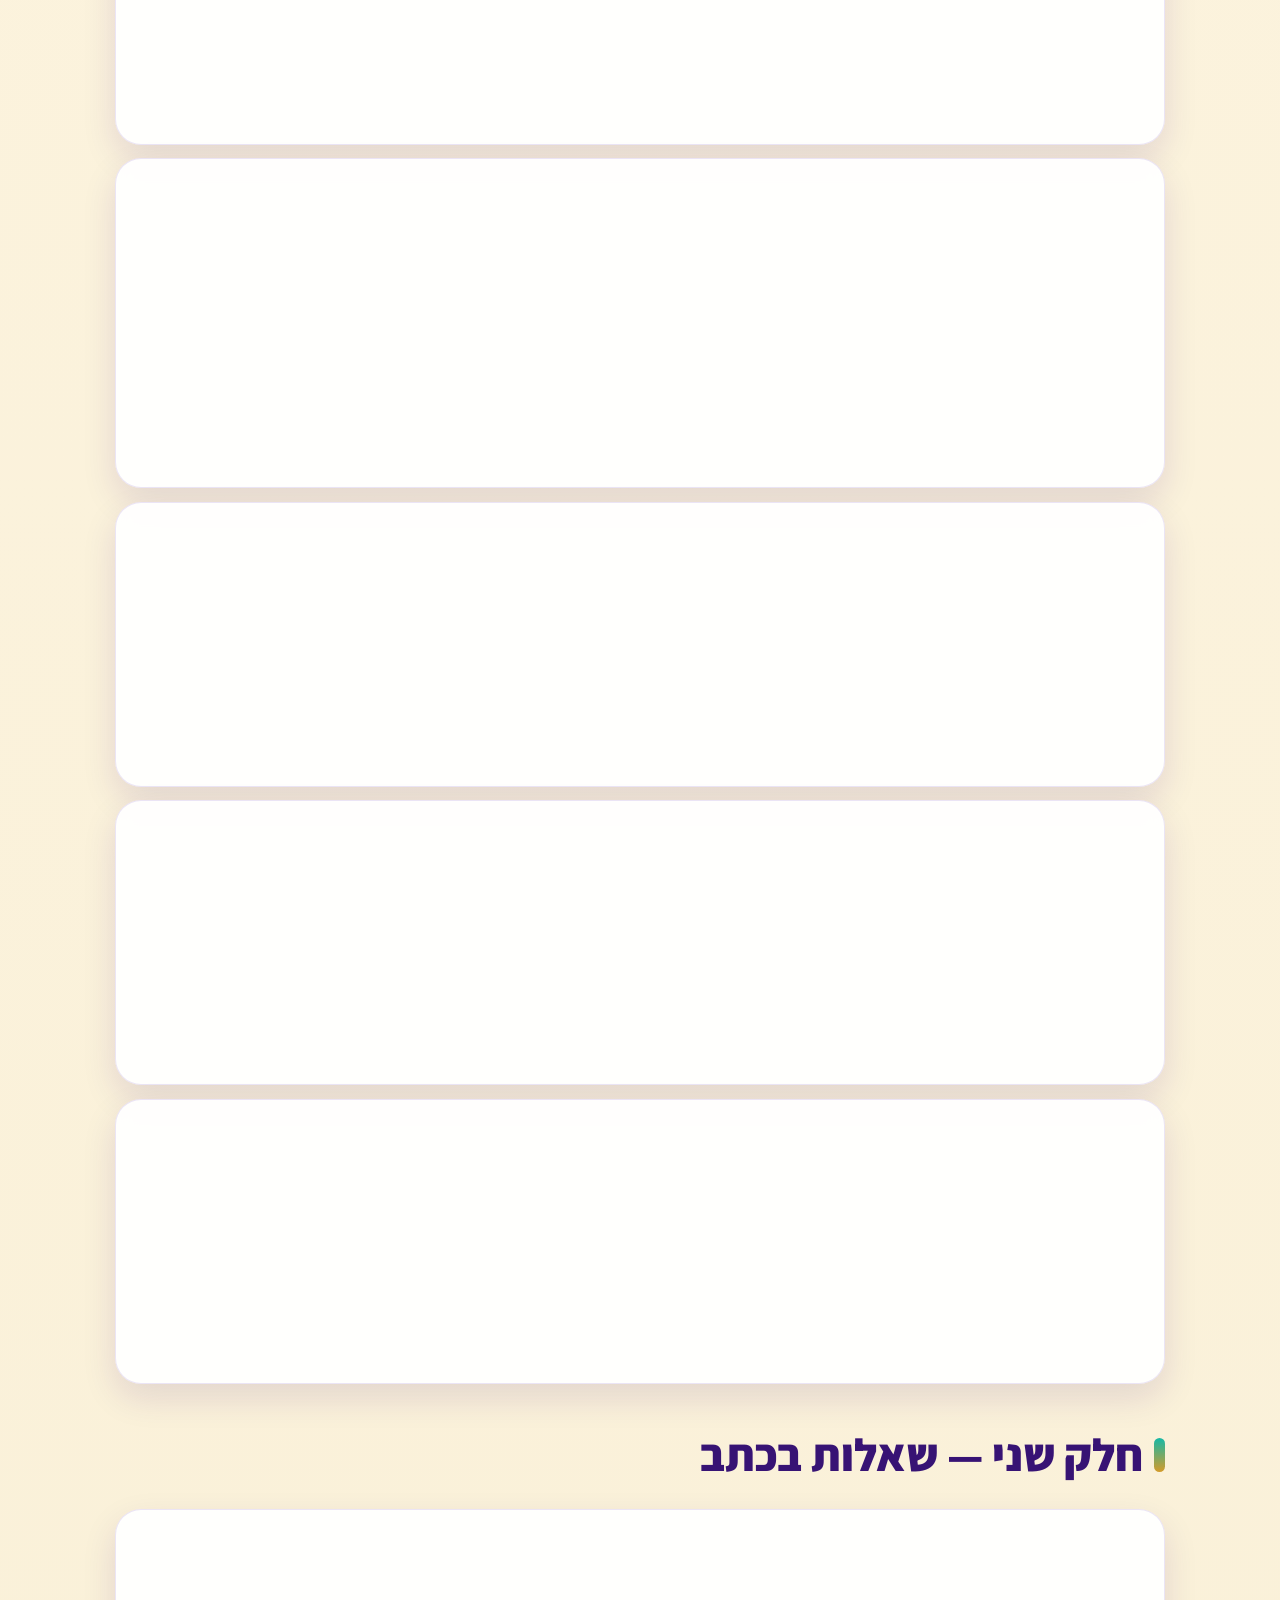
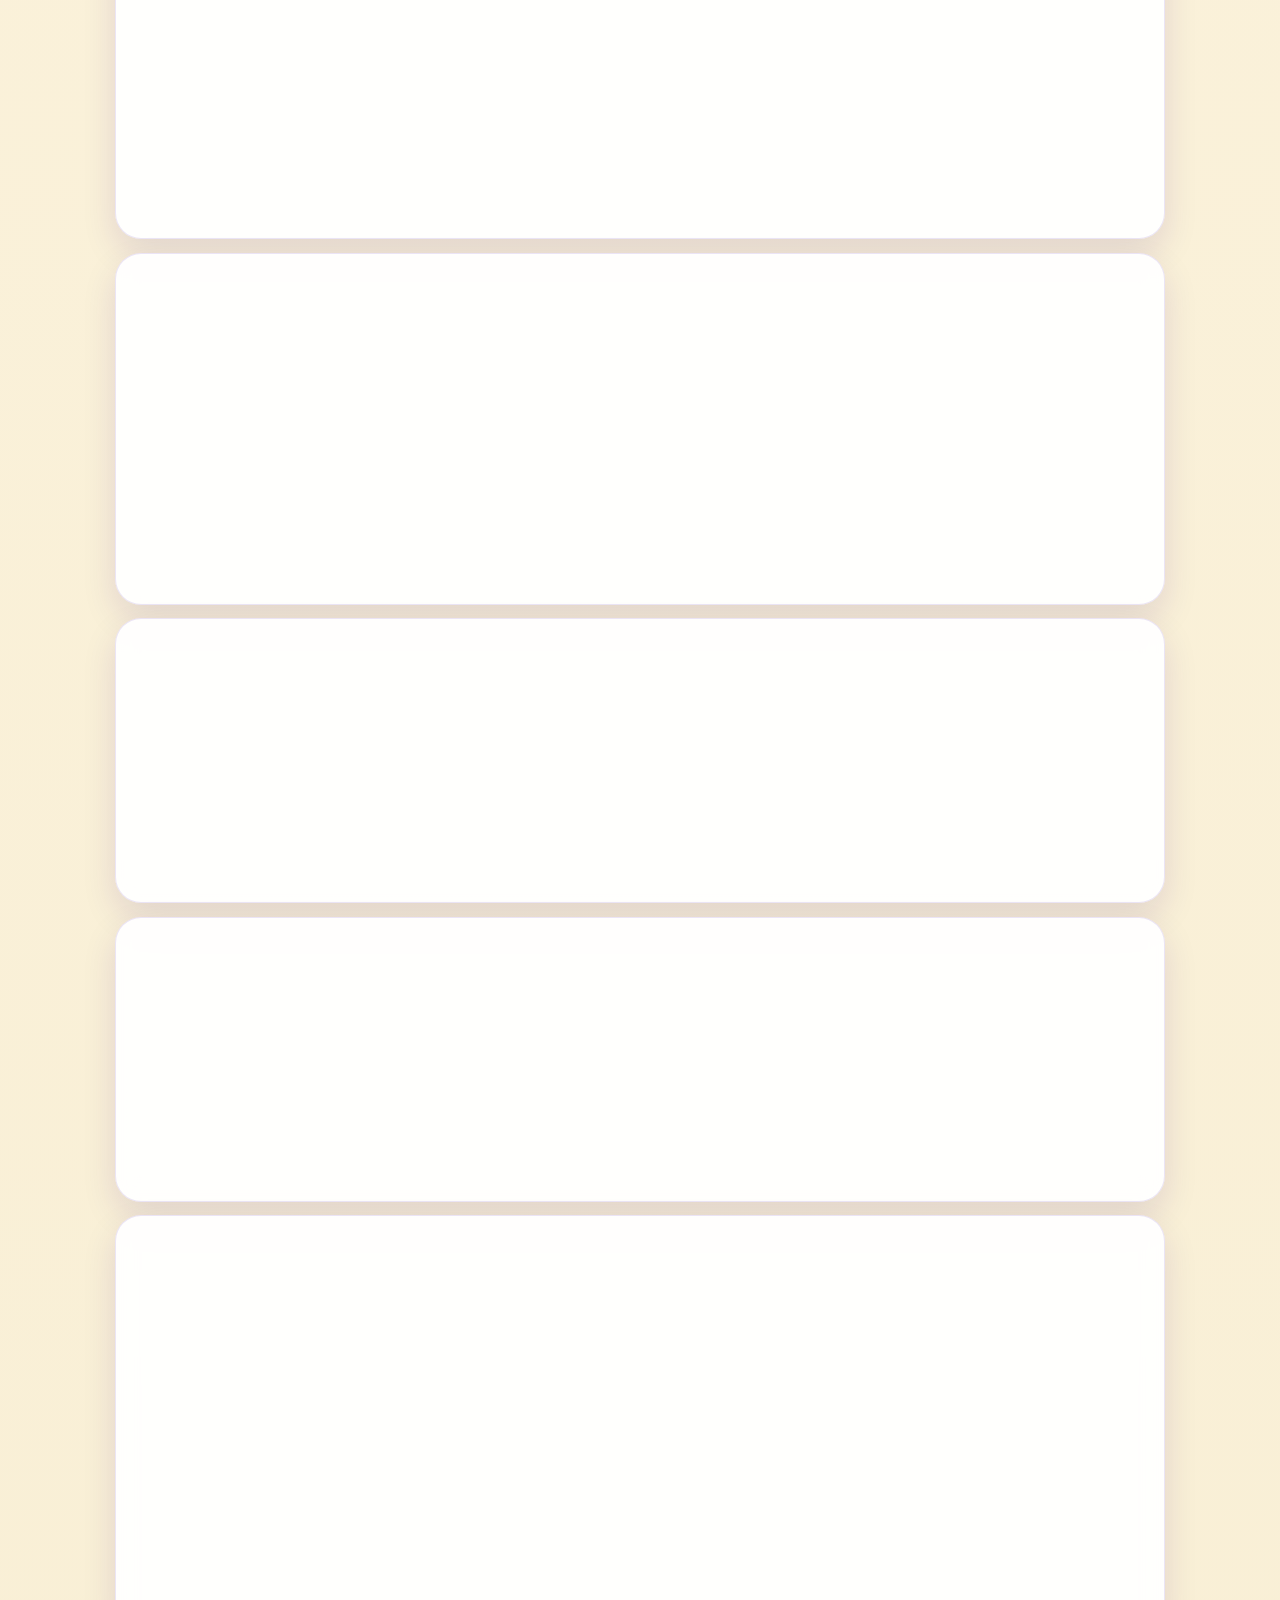
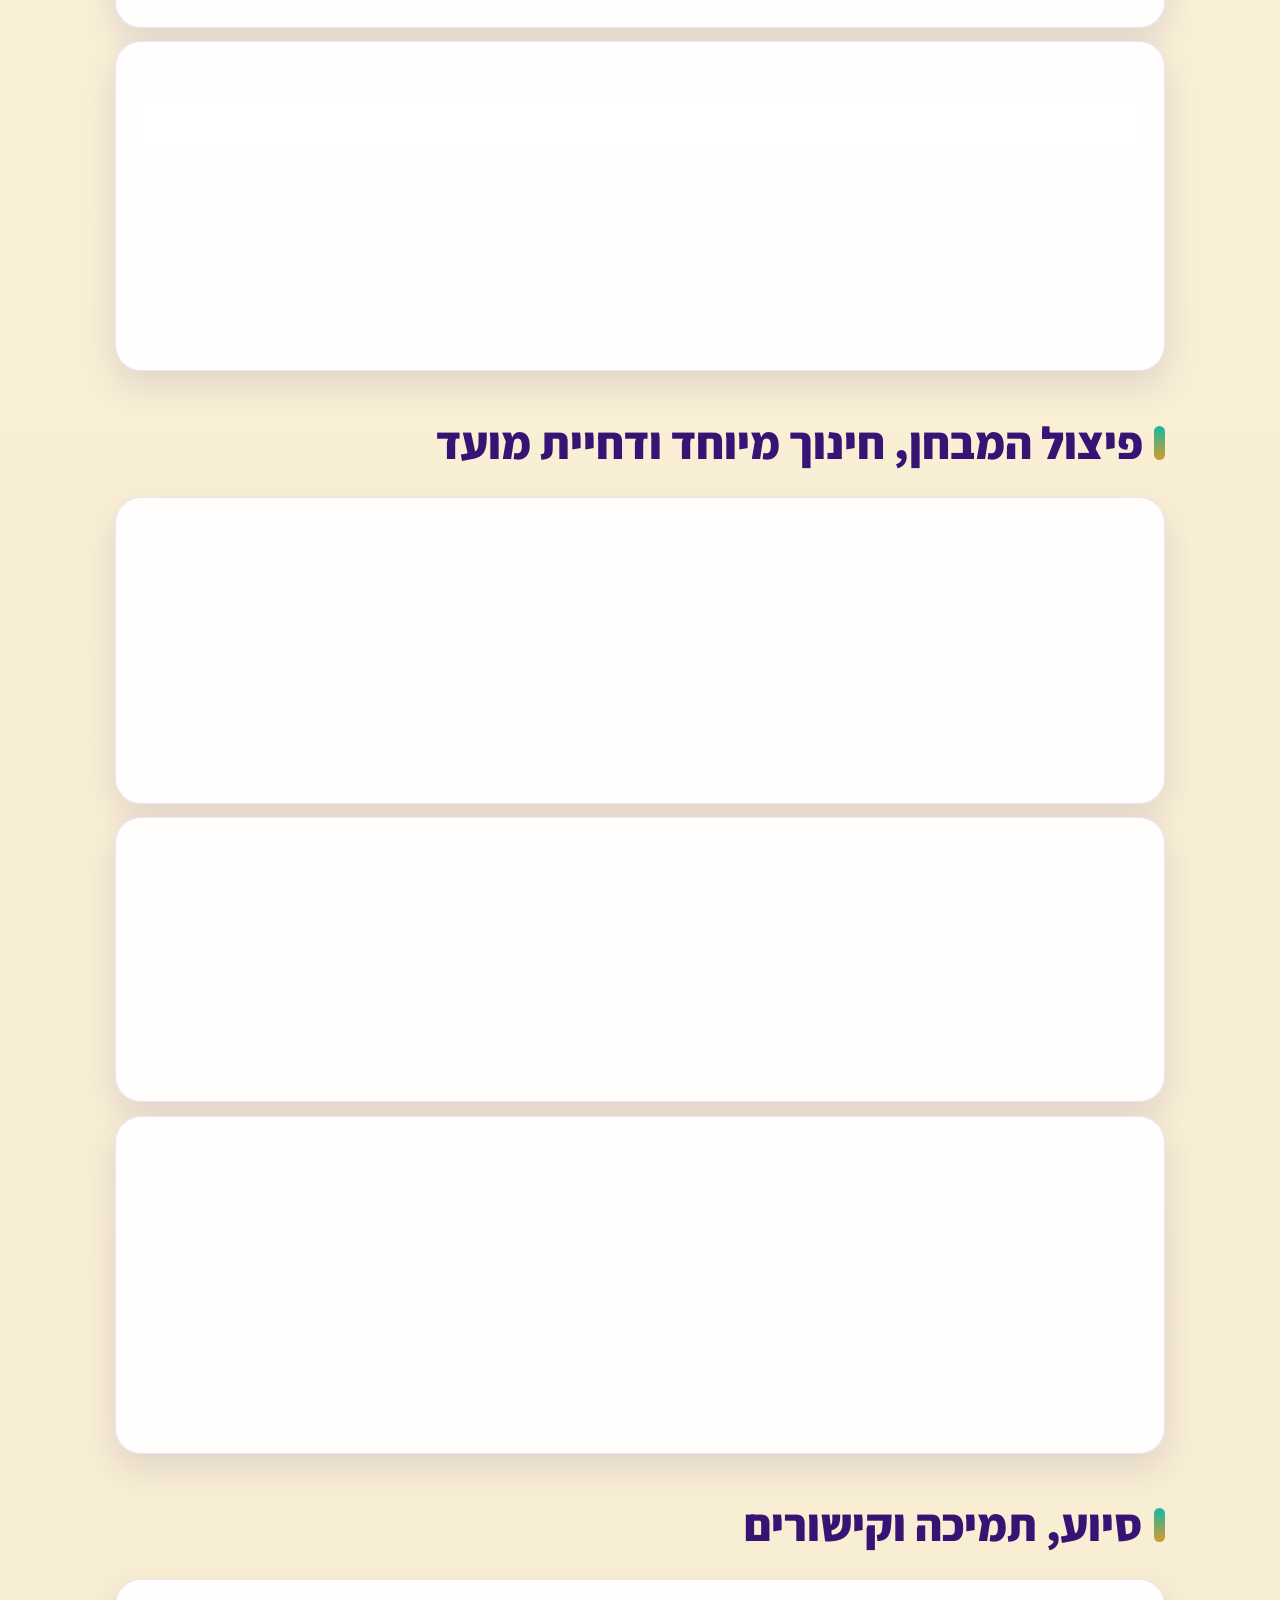
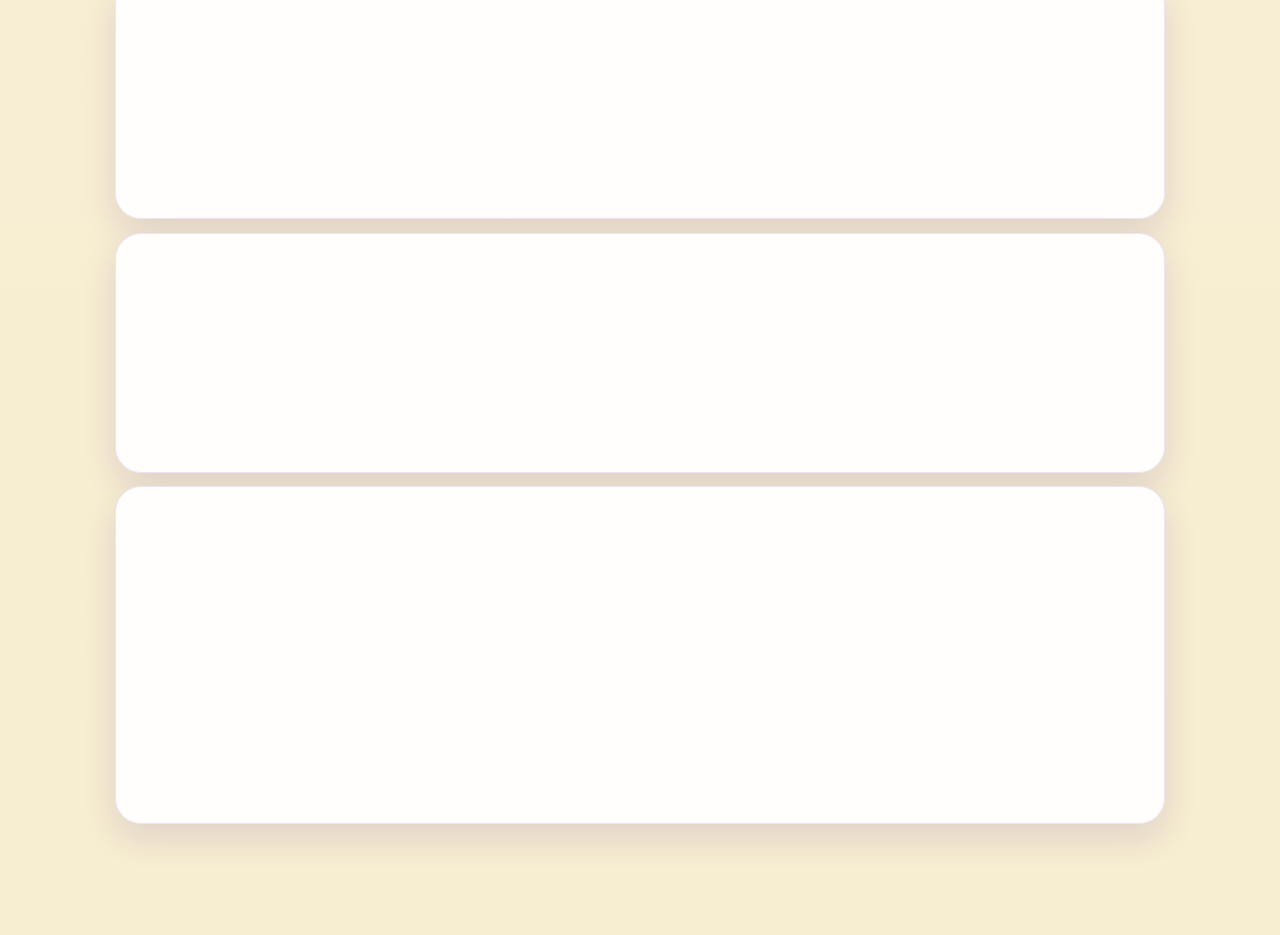
==== commit 85b26e0b: "Remove demo-like sync label from hero" ====
--- a/index.html
+++ b/index.html
@@ -11,14 +11,13 @@
   <link rel="preconnect" href="https://fonts.googleapis.com">
   <link rel="preconnect" href="https://fonts.gstatic.com" crossorigin>
   <link href="https://fonts.googleapis.com/css2?family=Assistant:wght@400;600;700;800;900&family=Heebo:wght@400;600;700;800;900&display=swap" rel="stylesheet">
-  <link rel="stylesheet" href="styles.css?v=20260510-live-clock-1">
-  <link rel="stylesheet" href="clock-override.css?v=20260510-live-clock-blue-2">
+  <link rel="stylesheet" href="styles.css?v=20260510-no-demo-1">
+  <link rel="stylesheet" href="clock-override.css?v=20260510-no-demo-1">
 </head>
 <body>
   <a id="top"></a>
   <header class="hero">
     <div class="hero__inner">
-      <p class="eyebrow">מידע מסונכרן לפי ההנחיות הקובעות</p>
       <h1>שאלות ותשובות לקראת מבחן מפמ״ר בשכבת ז׳</h1>
       <time id="liveUpdatedClock" class="live-clock" aria-live="polite">מעודכן לתאריך --/--/---- | --:--:--</time>
     </div>
@@ -26,7 +25,7 @@
   <nav class="topic-nav" id="topicNav" aria-label="ניווט לפי נושאים"></nav>
   <main class="page-wrap" id="content"></main>
   <a class="back-to-top" href="#top" aria-label="חזרה לראש הדף">↑</a>
-  <script src="app-clean.js?v=20260510-clean-email-5"></script>
-  <script src="live-clock.js?v=20260510-live-clock-blue-2"></script>
+  <script src="app-clean.js?v=20260510-no-demo-1"></script>
+  <script src="live-clock.js?v=20260510-no-demo-1"></script>
 </body>
 </html>
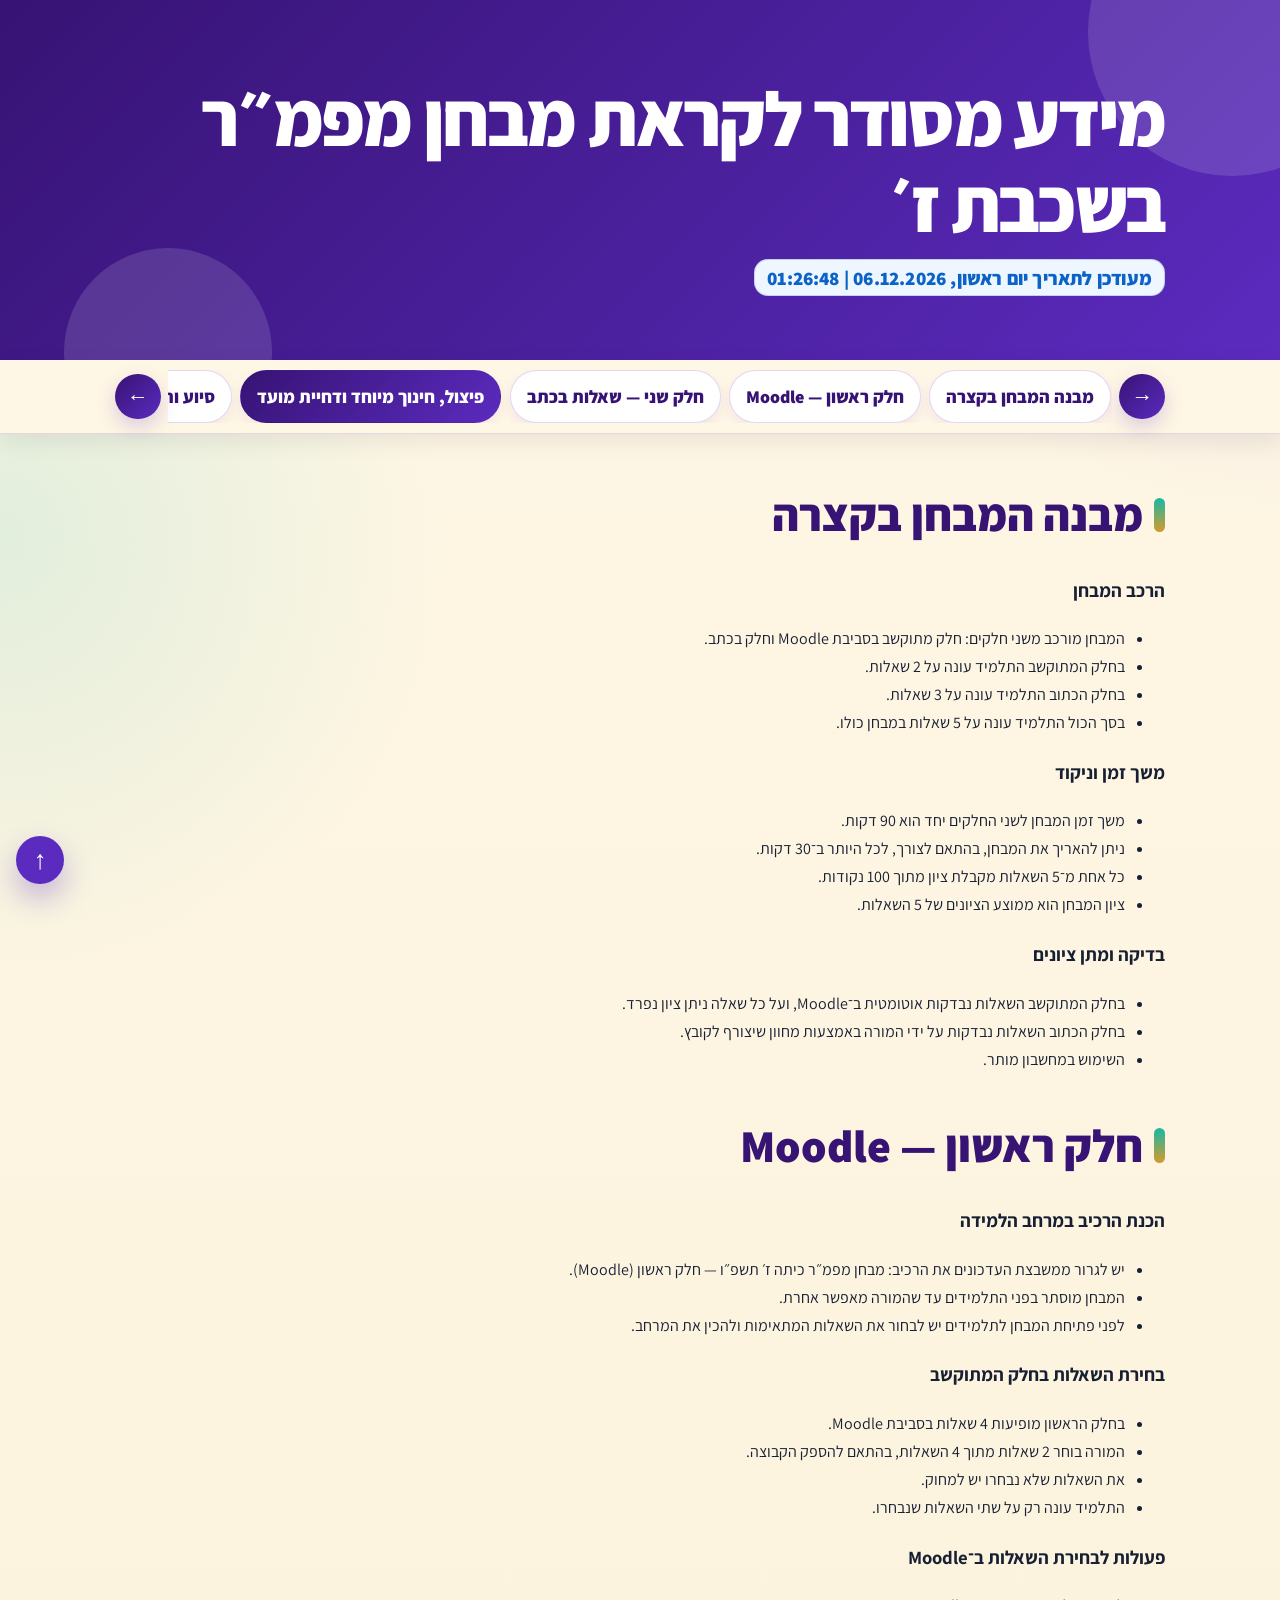
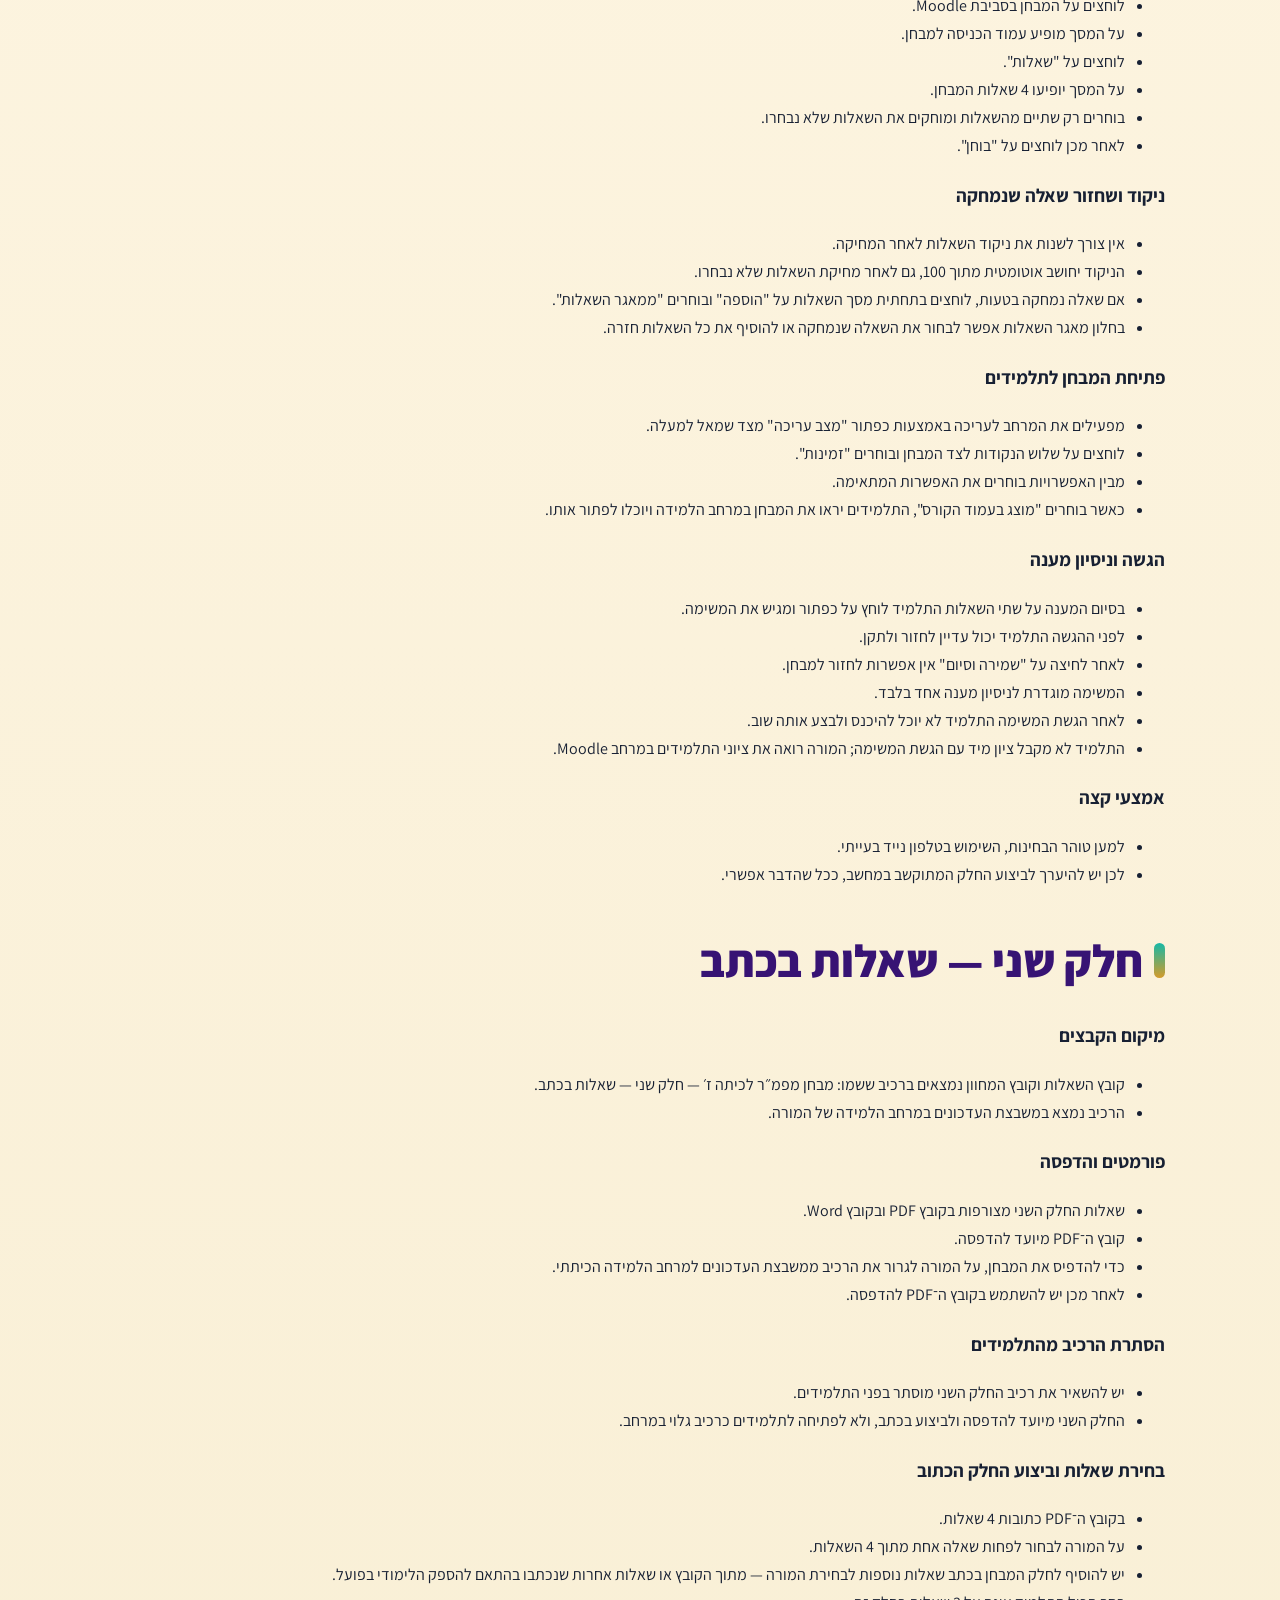
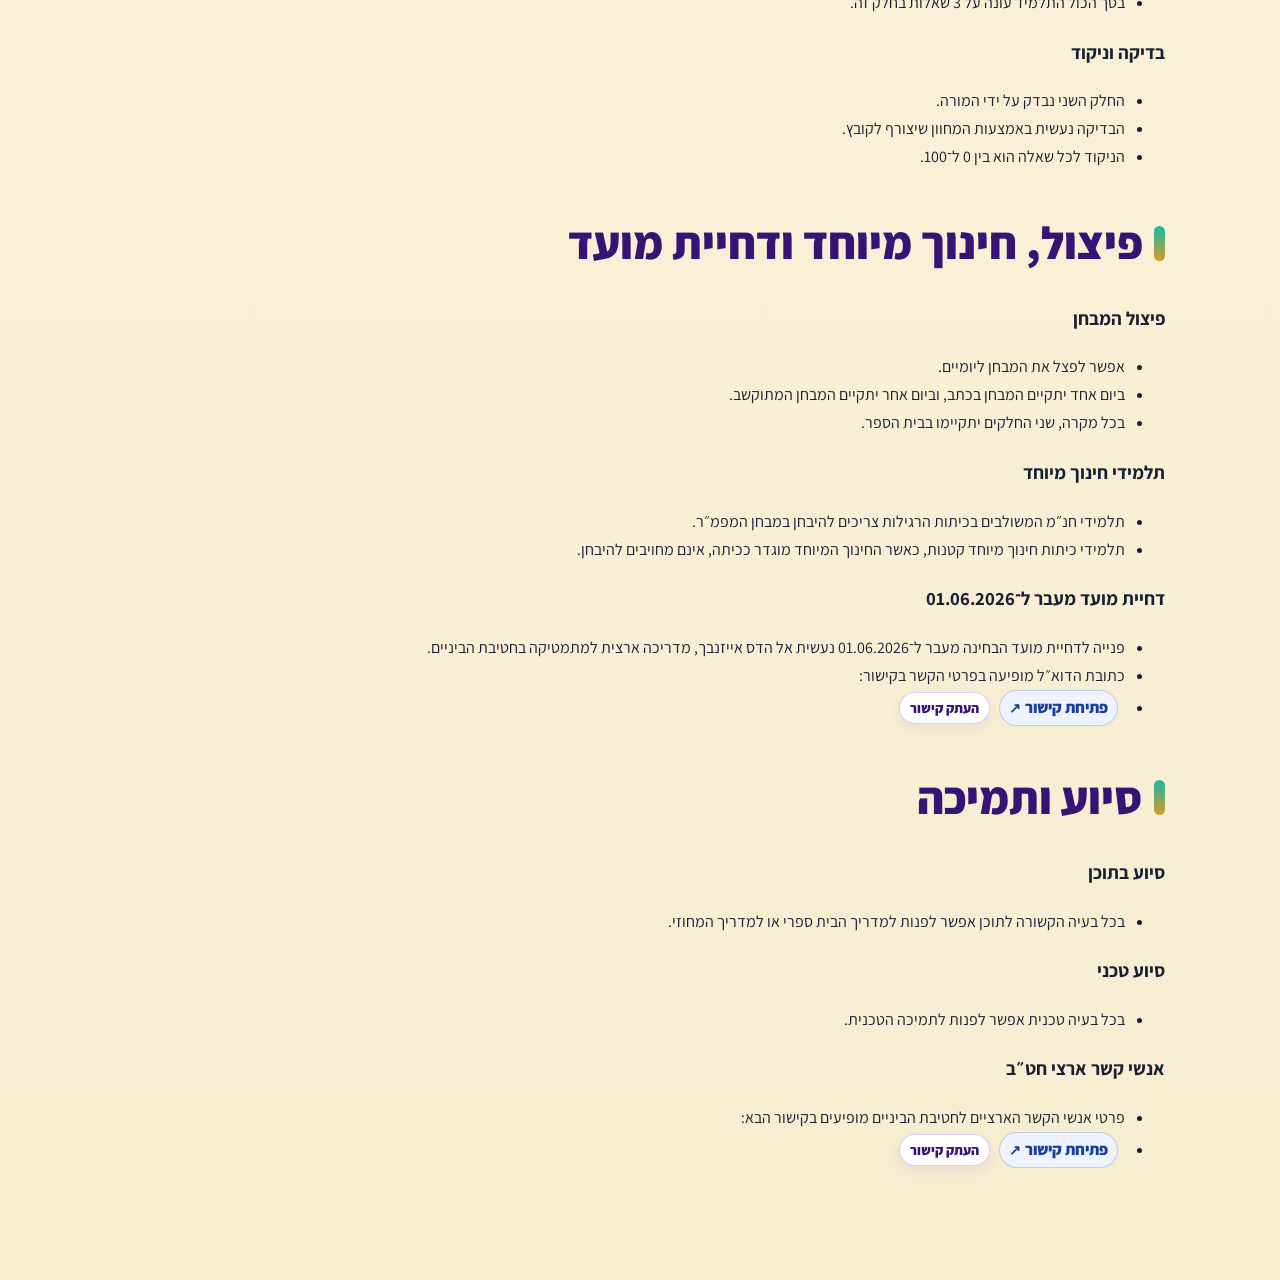
==== commit ce8e0bac: "Rename site title to structured information" ====
--- a/index.html
+++ b/index.html
@@ -7,25 +7,25 @@
   <meta http-equiv="Cache-Control" content="no-cache, no-store, must-revalidate">
   <meta http-equiv="Pragma" content="no-cache">
   <meta http-equiv="Expires" content="0">
-  <title>שאלות ותשובות לקראת מבחן מפמ״ר בשכבת ז׳</title>
+  <title>מידע מסודר לקראת מבחן מפמ״ר בשכבת ז׳</title>
   <link rel="preconnect" href="https://fonts.googleapis.com">
   <link rel="preconnect" href="https://fonts.gstatic.com" crossorigin>
   <link href="https://fonts.googleapis.com/css2?family=Assistant:wght@400;600;700;800;900&family=Heebo:wght@400;600;700;800;900&display=swap" rel="stylesheet">
-  <link rel="stylesheet" href="styles.css?v=20260510-no-demo-1">
+  <link rel="stylesheet" href="styles.css?v=20260510-info-layout-1">
   <link rel="stylesheet" href="clock-override.css?v=20260510-no-demo-1">
 </head>
 <body>
   <a id="top"></a>
   <header class="hero">
     <div class="hero__inner">
-      <h1>שאלות ותשובות לקראת מבחן מפמ״ר בשכבת ז׳</h1>
+      <h1>מידע מסודר לקראת מבחן מפמ״ר בשכבת ז׳</h1>
       <time id="liveUpdatedClock" class="live-clock" aria-live="polite">מעודכן לתאריך --/--/---- | --:--:--</time>
     </div>
   </header>
   <nav class="topic-nav" id="topicNav" aria-label="ניווט לפי נושאים"></nav>
   <main class="page-wrap" id="content"></main>
   <a class="back-to-top" href="#top" aria-label="חזרה לראש הדף">↑</a>
-  <script src="app-clean.js?v=20260510-no-demo-1"></script>
+  <script src="app-clean.js?v=20260510-info-layout-1"></script>
   <script src="live-clock.js?v=20260510-no-demo-1"></script>
 </body>
 </html>
